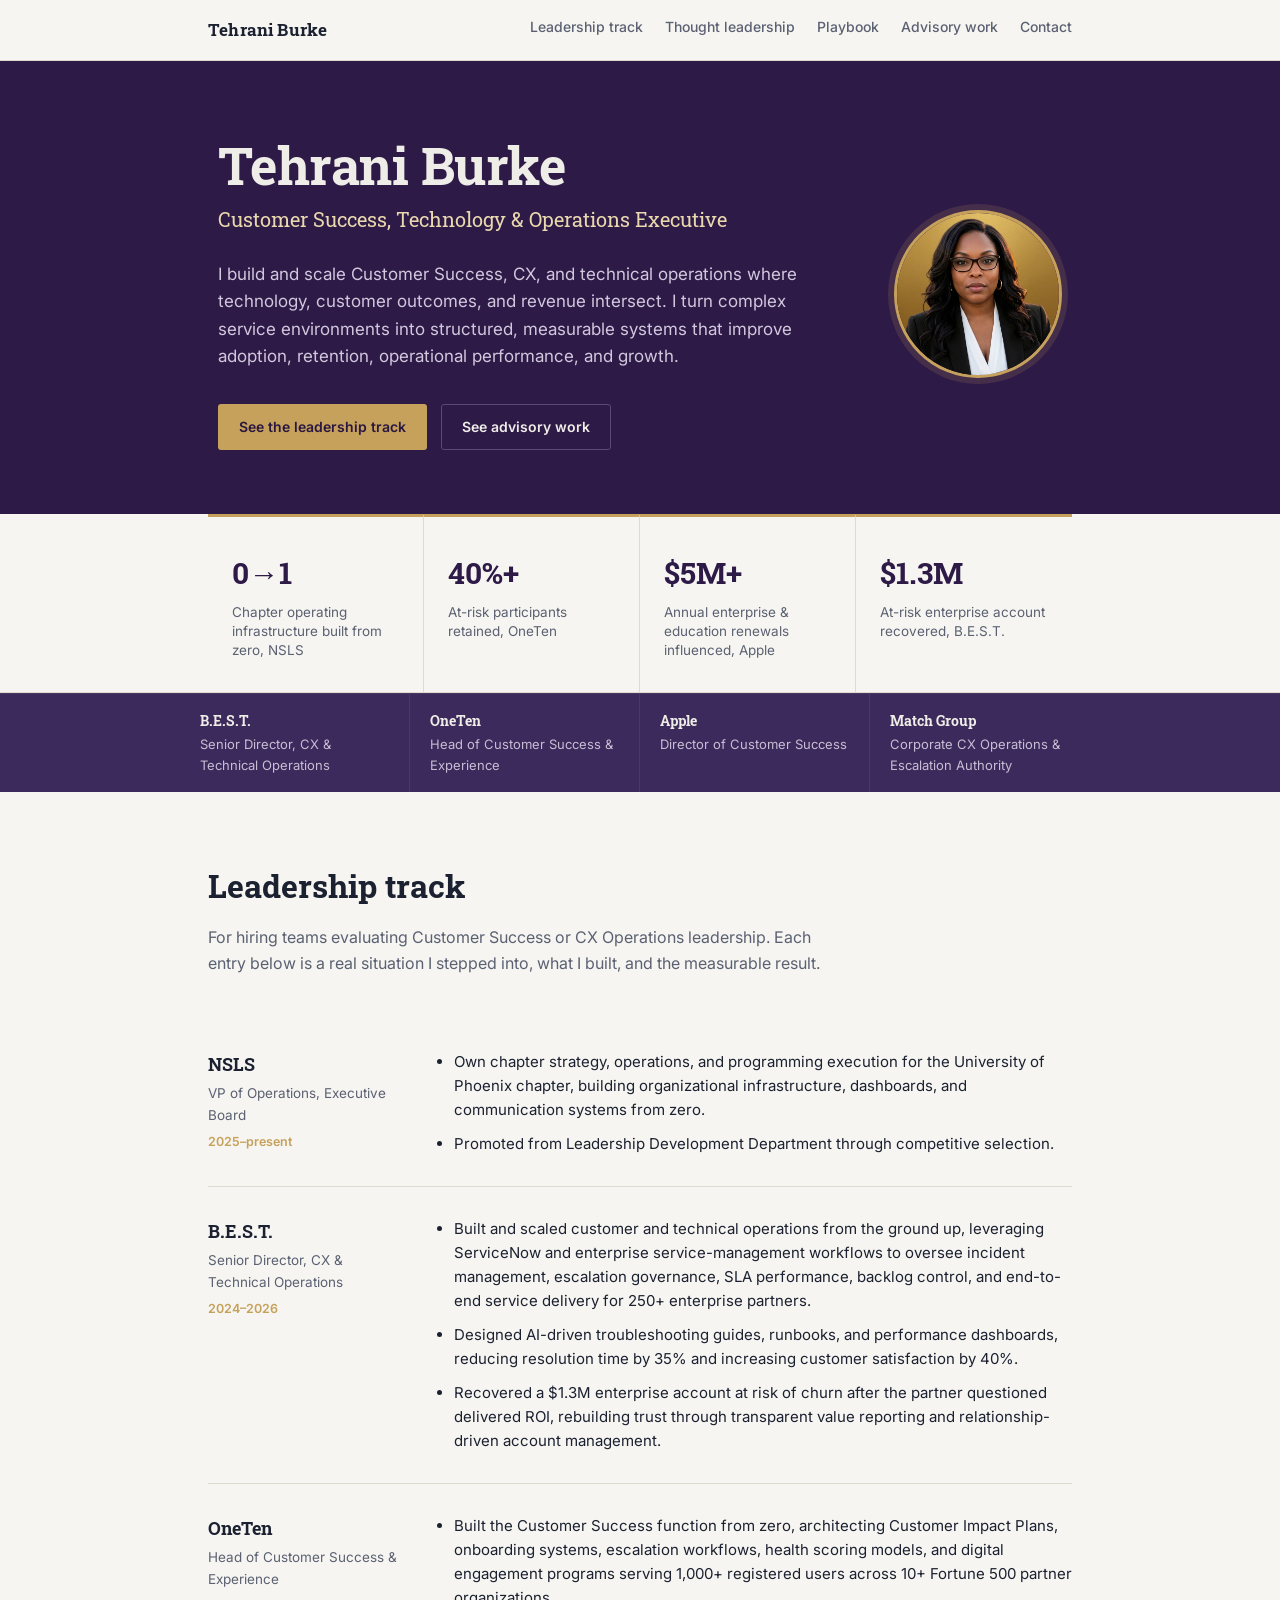
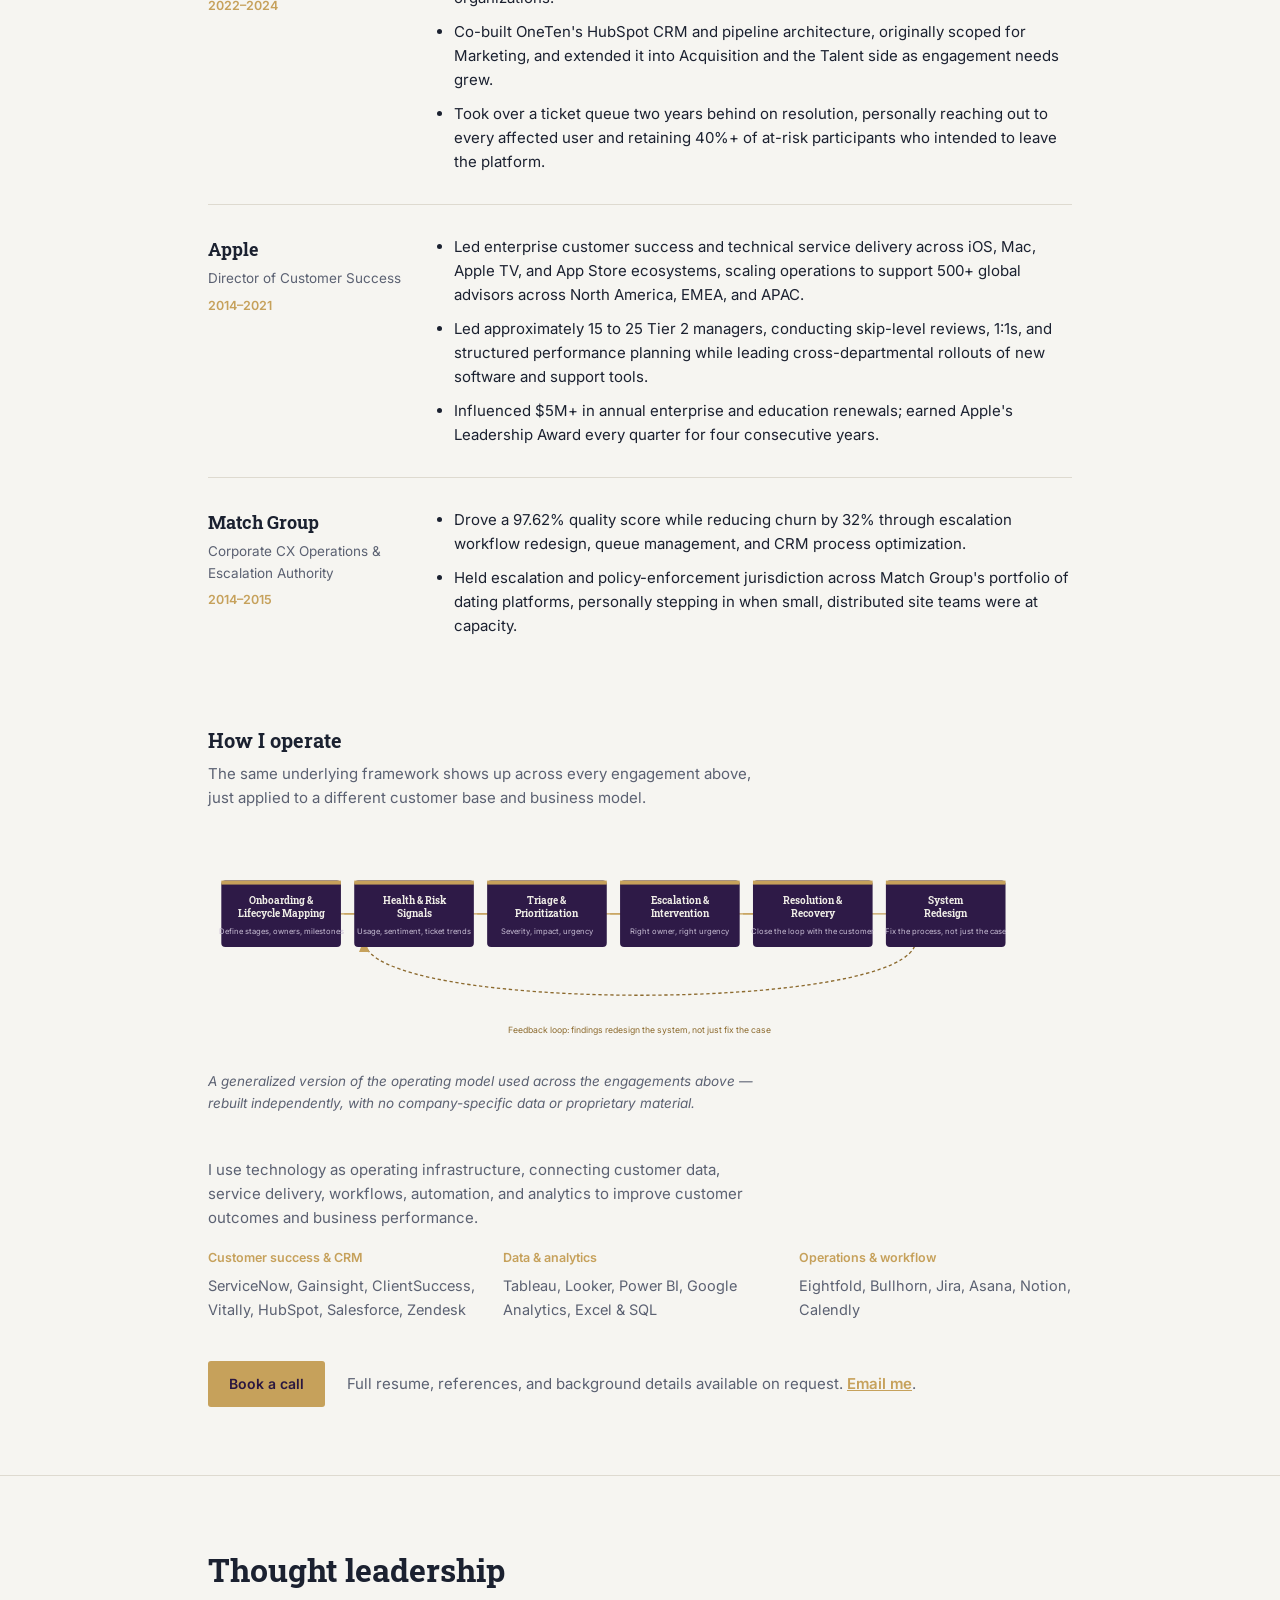
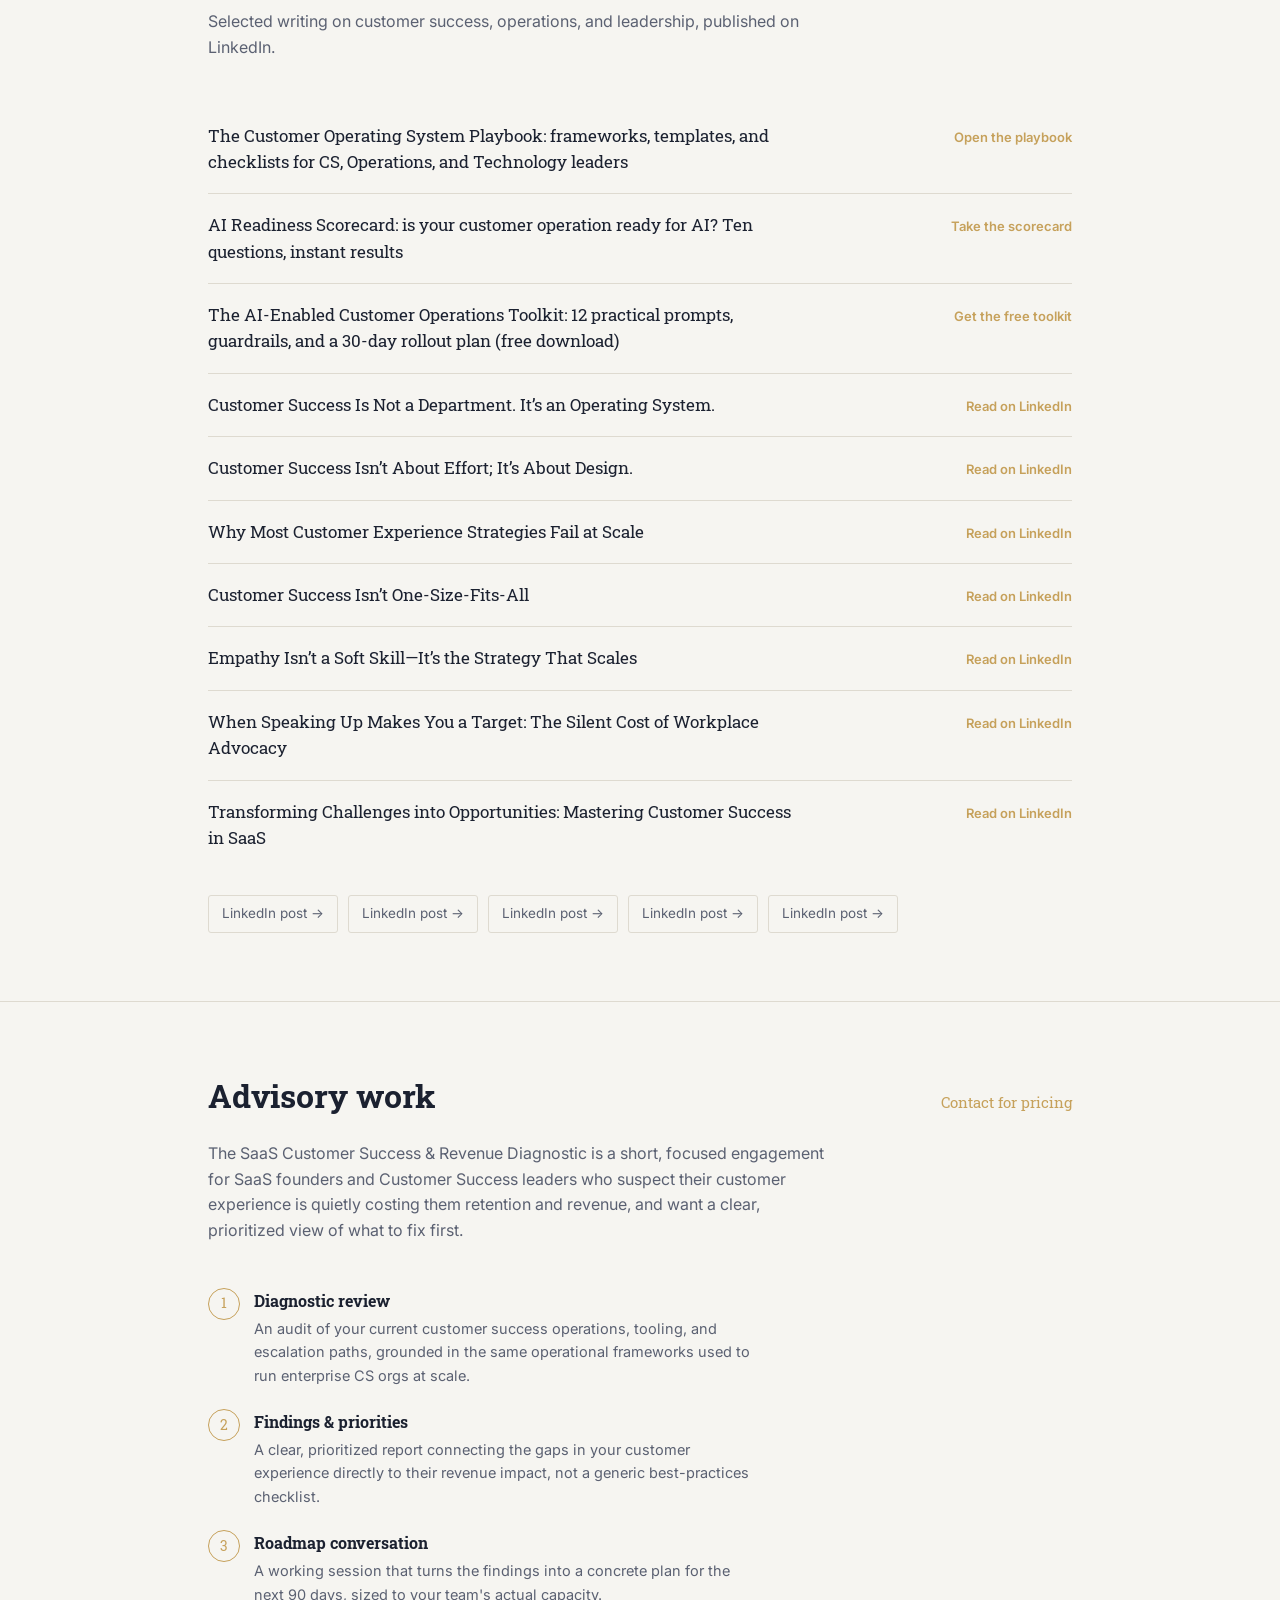
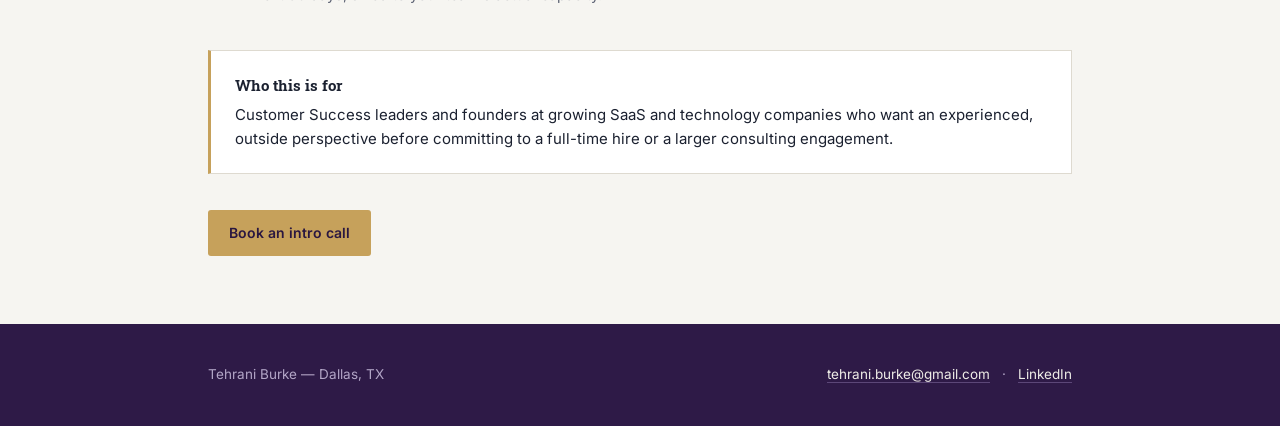
==== index.html @ e7713148 "Add technology operating statement" ====
<!DOCTYPE html>
<html lang="en">
<head>
<meta charset="UTF-8">
<meta name="viewport" content="width=device-width, initial-scale=1.0">
<title>Tehrani Burke — Customer Success, Technology & Operations Executive</title>
<meta property="og:title" content="Tehrani Burke — Customer Success, Technology & Operations Executive">
<meta property="og:description" content="15+ years building and scaling Customer Success and technical operations. Leadership track for recruiters, plus the SaaS Customer Success & Revenue Diagnostic for founders and CS leaders.">
<meta property="og:type" content="website">
<meta property="og:url" content="https://claude.ai/artifact/QPjDBrXJcq3j8b73jbi94p">
<meta property="og:image" content="https://claude.ai/artifact/QPjDBrXJcq3j8b73jbi94p/_blob/cca88a4ac909b457a4d8b07b22b16184">
<meta name="twitter:card" content="summary_large_image">
<meta name="twitter:title" content="Tehrani Burke — Customer Success, Technology & Operations Executive">
<meta name="twitter:description" content="15+ years building and scaling Customer Success and technical operations.">
<meta name="twitter:image" content="https://claude.ai/artifact/QPjDBrXJcq3j8b73jbi94p/_blob/cca88a4ac909b457a4d8b07b22b16184">
<link rel="preconnect" href="https://fonts.googleapis.com">
<link rel="preconnect" href="https://fonts.gstatic.com" crossorigin>
<link href="https://fonts.googleapis.com/css2?family=Roboto+Slab:wght@400;500;700&family=Inter:wght@400;500;600;700&display=swap" rel="stylesheet">
<style>
  :root {
    --ink: #2E1A47;
    --ink-soft: #3D2A5C;
    --ink-line: #4A3768;
    --paper: #F6F5F1;
    --paper-raised: #FFFFFF;
    --text: #1B2130;
    --text-muted: #5B6172;
    --accent: #C6A15B;
    --accent-soft: #EAD9AE;
    --accent-ink: #2A1740;
    --line: #DEDAD0;
    --verified: #4F7A5E;
    --font-display: 'Roboto Slab', Georgia, 'Times New Roman', serif;
    --font-body: 'Inter', -apple-system, BlinkMacSystemFont, 'Segoe UI', sans-serif;
  }

  :root:not([data-theme="light"]) {
    @media (prefers-color-scheme: dark) {
      --paper: #17151C;
      --paper-raised: #201C29;
      --text: #EAE6EF;
      --text-muted: #ABA3B8;
      --line: #362F42;
      --accent-soft: #3D341F;
    }
  }
  :root[data-theme="dark"] {
    --paper: #17151C;
    --paper-raised: #201C29;
    --text: #EAE6EF;
    --text-muted: #ABA3B8;
    --line: #362F42;
    --accent-soft: #3D341F;
  }

  * { box-sizing: border-box; }
  html { scroll-behavior: smooth; }
  body {
    margin: 0;
    background: var(--paper);
    color: var(--text);
    font-family: var(--font-body);
    line-height: 1.6;
    -webkit-font-smoothing: antialiased;
  }
  a { color: inherit; }
  .wrap { max-width: 920px; margin: 0 auto; padding: 0 28px; }

  /* ---------- Top nav ---------- */
  .topnav {
    position: sticky; top: 0; z-index: 20;
    background: var(--paper);
    border-bottom: 1px solid var(--line);
  }
  .topnav .wrap {
    display: flex; align-items: center; justify-content: space-between;
    height: 60px;
  }
  .topnav .mark {
    font-family: var(--font-display);
    font-weight: 700;
    font-size: 17px;
    letter-spacing: 0.01em;
  }
  .topnav nav { display: flex; gap: 22px; }
  .topnav nav a {
    text-decoration: none;
    font-size: 14px;
    font-weight: 500;
    color: var(--text-muted);
    border-bottom: 2px solid transparent;
    padding-bottom: 3px;
  }
  .topnav nav a:hover { color: var(--text); border-color: var(--accent); }
  @media (max-width: 640px) {
    .topnav .wrap { flex-direction: column; align-items: flex-start; height: auto; padding-top: 10px; padding-bottom: 8px; gap: 6px; }
    .topnav nav { gap: 18px; overflow-x: auto; max-width: 100%; -webkit-overflow-scrolling: touch; scrollbar-width: none; }
    .topnav nav::-webkit-scrollbar { display: none; }
    .topnav nav a { white-space: nowrap; }
  }

  /* ---------- Hero ---------- */
  .hero {
    background: var(--ink);
    color: #EFEDE7;
    padding: 76px 0 64px;
  }
  .hero .wrap {
    max-width: 900px;
    display: flex;
    align-items: center;
    gap: 48px;
    flex-wrap: wrap;
  }
  .hero .copy { flex: 1 1 420px; min-width: 0; }
  .hero .portrait {
    flex: 0 0 auto;
    width: 168px;
    height: 168px;
    border-radius: 50%;
    overflow: hidden;
    border: 3px solid var(--accent);
    box-shadow: 0 0 0 6px rgba(198, 161, 91, 0.15);
  }
  .hero .portrait img { width: 100%; height: 100%; object-fit: cover; display: block; }
  @media (max-width: 560px) {
    .hero .wrap { flex-direction: column-reverse; text-align: center; }
    .hero .lede { margin-left: auto; margin-right: auto; }
    .hero .ctas { justify-content: center; }
  }
  .hero h1 {
    font-family: var(--font-display);
    font-weight: 700;
    font-size: clamp(34px, 5.4vw, 52px);
    line-height: 1.08;
    margin: 0 0 10px;
    letter-spacing: -0.01em;
  }
  .hero .role {
    font-family: var(--font-display);
    font-size: clamp(17px, 2.2vw, 20px);
    color: var(--accent-soft);
    margin: 0 0 26px;
  }
  .hero p.lede {
    font-size: 17px;
    max-width: 58ch;
    color: #D2C8DE;
    margin: 0 0 34px;
  }
  .hero .ctas { display: flex; gap: 14px; flex-wrap: wrap; }
  .btn {
    display: inline-block;
    padding: 11px 20px;
    border-radius: 3px;
    font-size: 14px;
    font-weight: 600;
    text-decoration: none;
    border: 1px solid transparent;
  }
  .btn.primary { background: var(--accent); color: var(--accent-ink); }
  .btn.ghost { border-color: #5C4778; color: #EFEDE7; }
  .btn.ghost:hover { border-color: var(--accent); }

  /* ---------- Stats strip ---------- */
  .stats { background: var(--paper); border-bottom: 1px solid var(--line); }
  .stats-grid {
    display: grid;
    grid-template-columns: repeat(4, 1fr);
    gap: 0;
  }
  .stat {
    padding: 32px 24px;
    border-top: 3px solid var(--accent);
    border-right: 1px solid var(--line);
  }
  .stat:last-child { border-right: none; }
  .stat .num {
    font-family: var(--font-display);
    font-weight: 700;
    font-size: 30px;
    color: var(--ink);
  }
  .stat .label {
    margin-top: 6px;
    font-size: 13.5px;
    color: var(--text-muted);
    line-height: 1.4;
  }
  @media (max-width: 640px) {
    .stats-grid { grid-template-columns: repeat(2, 1fr); }
    .stat:nth-child(2n) { border-right: none; }
  }

  /* ---------- Record strip ---------- */
  .record {
    background: var(--ink-soft);
    border-top: 1px solid var(--ink-line);
  }
  .record .wrap {
    display: flex;
    flex-wrap: wrap;
    gap: 0;
    padding: 0;
  }
  .record .item {
    flex: 1 1 200px;
    padding: 16px 20px;
    border-right: 1px solid var(--ink-line);
    font-size: 13px;
    color: #C7BDD4;
  }
  .record .item strong {
    display: block;
    font-family: var(--font-display);
    font-size: 14px;
    color: #EFEDE7;
    margin-bottom: 2px;
  }
  .record .item:last-child { border-right: none; }

  /* ---------- Section shell ---------- */
  section.block { padding: 68px 0; border-bottom: 1px solid var(--line); }
  section.block:last-of-type { border-bottom: none; }
  .block h2 {
    font-family: var(--font-display);
    font-size: clamp(26px, 3.4vw, 32px);
    margin: 0 0 14px;
  }
  .block > .wrap > p.intro {
    max-width: 62ch;
    color: var(--text-muted);
    font-size: 16px;
    margin: 0 0 44px;
  }

  /* ---------- Case studies ---------- */
  .case {
    padding: 30px 0;
    border-top: 1px solid var(--line);
    display: grid;
    grid-template-columns: 200px 1fr;
    gap: 28px;
  }
  .case:first-of-type { border-top: none; }
  .case .meta strong {
    display: block;
    font-family: var(--font-display);
    font-size: 18px;
    margin-bottom: 4px;
  }
  .case .meta .role { font-size: 13.5px; color: var(--text-muted); margin-bottom: 6px; }
  .case .meta .when {
    font-size: 12.5px;
    color: var(--accent);
    font-weight: 600;
  }
  .case ul { margin: 0; padding-left: 18px; }
  .case li { margin-bottom: 10px; font-size: 15px; }
  .case li:last-child { margin-bottom: 0; }

  @media (max-width: 640px) {
    .case { grid-template-columns: 1fr; gap: 10px; }
  }

  /* ---------- Tools ---------- */
  .tools-grid {
    display: grid;
    grid-template-columns: repeat(auto-fit, minmax(220px, 1fr));
    gap: 22px;
    margin-top: 8px;
  }
  .tools-grid .cat { font-size: 12.5px; font-weight: 600; color: var(--accent); margin-bottom: 6px; }
  .tools-grid .list { font-size: 14.5px; color: var(--text-muted); }

  /* ---------- Advisory ---------- */
  .advisory-head {
    display: flex;
    align-items: baseline;
    justify-content: space-between;
    flex-wrap: wrap;
    gap: 16px;
    margin-bottom: 6px;
  }
  .price-tag {
    font-family: var(--font-display);
    font-size: 15px;
    color: var(--accent);
    white-space: nowrap;
  }
  .steps {
    counter-reset: step;
    margin: 40px 0 0;
    padding: 0;
    list-style: none;
    display: grid;
    gap: 22px;
  }
  .steps li {
    position: relative;
    padding-left: 46px;
  }
  .steps li::before {
    counter-increment: step;
    content: counter(step);
    position: absolute;
    left: 0; top: 0;
    width: 30px; height: 30px;
    border: 1px solid var(--accent);
    color: var(--accent);
    border-radius: 50%;
    display: flex; align-items: center; justify-content: center;
    font-family: var(--font-display);
    font-size: 14px;
  }
  .steps h3 { margin: 0 0 4px; font-size: 16px; font-family: var(--font-display); }
  .steps p { margin: 0; color: var(--text-muted); font-size: 14.5px; max-width: 56ch; }

  .fit-note {
    margin-top: 44px;
    padding: 22px 24px;
    background: var(--paper-raised);
    border: 1px solid var(--line);
    border-left: 3px solid var(--accent);
    font-size: 15px;
  }
  .fit-note strong { display: block; margin-bottom: 6px; font-family: var(--font-display); font-size: 15px; }

  .framework-wrap {
    overflow-x: auto;
    margin: 44px 0 8px;
    padding-bottom: 4px;
  }
  .framework-wrap svg { display: block; min-width: 720px; }
  .framework-caption {
    font-size: 13.5px;
    color: var(--text-muted);
    font-style: italic;
    max-width: 62ch;
  }

  /* ---------- Thought leadership ---------- */
  .article-list { display: flex; flex-direction: column; }
  .article-item {
    display: flex;
    align-items: baseline;
    justify-content: space-between;
    gap: 20px;
    padding: 18px 0;
    border-top: 1px solid var(--line);
    text-decoration: none;
    color: var(--text);
  }
  .article-item:first-child { border-top: none; }
  .article-item .title {
    font-family: var(--font-display);
    font-size: 16.5px;
    max-width: 60ch;
  }
  .article-item .cue {
    font-size: 13px;
    color: var(--accent);
    font-weight: 600;
    white-space: nowrap;
  }
  .article-item:hover .title { color: var(--accent); }

  .post-chips { display: flex; flex-wrap: wrap; gap: 10px; margin-top: 26px; }
  .post-chips a {
    font-size: 13.5px;
    text-decoration: none;
    color: var(--text-muted);
    border: 1px solid var(--line);
    border-radius: 3px;
    padding: 7px 13px;
  }
  .post-chips a:hover { color: var(--accent); border-color: var(--accent); }

  /* ---------- Footer ---------- */
  footer {
    background: var(--ink);
    color: #B3A6C7;
    padding: 40px 0;
    font-size: 13.5px;
  }
  footer .wrap {
    display: flex;
    justify-content: space-between;
    align-items: center;
    flex-wrap: wrap;
    gap: 14px;
  }
  footer a { color: #EFEDE7; text-decoration: none; border-bottom: 1px solid #5C4778; }
  footer a:hover { border-color: var(--accent); }
</style>
</head>
<body>

<div class="topnav">
  <div class="wrap">
    <div class="mark">Tehrani Burke</div>
    <nav>
      <a href="#leadership">Leadership track</a>
      <a href="#writing">Thought leadership</a>
      <a href="/playbook/">Playbook</a>
      <a href="#advisory">Advisory work</a>
      <a href="#contact">Contact</a>
    </nav>
  </div>
</div>

<header class="hero">
  <div class="wrap">
    <div class="copy">
      <h1>Tehrani Burke</h1>
      <p class="role">Customer Success, Technology &amp; Operations Executive</p>
      <p class="lede">I build and scale Customer Success, CX, and technical operations where technology, customer outcomes, and revenue intersect. I turn complex service environments into structured, measurable systems that improve adoption, retention, operational performance, and growth.</p>
      <div class="ctas">
        <a class="btn primary" href="#leadership">See the leadership track</a>
        <a class="btn ghost" href="#advisory">See advisory work</a>
      </div>
    </div>
    <div class="portrait">
      <img src="[data-uri]" alt="Tehrani Burke">
    </div>
  </div>
</header>

<div class="stats">
  <div class="wrap stats-grid">
    <div class="stat">
      <div class="num">0&rarr;1</div>
      <div class="label">Chapter operating infrastructure built from zero, NSLS</div>
    </div>
    <div class="stat">
      <div class="num">40%+</div>
      <div class="label">At-risk participants retained, OneTen</div>
    </div>
    <div class="stat">
      <div class="num">$5M+</div>
      <div class="label">Annual enterprise &amp; education renewals influenced, Apple</div>
    </div>
    <div class="stat">
      <div class="num">$1.3M</div>
      <div class="label">At-risk enterprise account recovered, B.E.S.T.</div>
    </div>
  </div>
</div>

<div class="record">
  <div class="wrap">
    <div class="item"><strong>B.E.S.T.</strong>Senior Director, CX &amp; Technical Operations</div>
    <div class="item"><strong>OneTen</strong>Head of Customer Success &amp; Experience</div>
    <div class="item"><strong>Apple</strong>Director of Customer Success</div>
    <div class="item"><strong>Match Group</strong>Corporate CX Operations &amp; Escalation Authority</div>
  </div>
</div>

<section class="block" id="leadership">
  <div class="wrap">
    <h2>Leadership track</h2>
    <p class="intro">For hiring teams evaluating Customer Success or CX Operations leadership. Each entry below is a real situation I stepped into, what I built, and the measurable result.</p>

    <div class="case">
      <div class="meta">
        <strong>NSLS</strong>
        <div class="role">VP of Operations, Executive Board</div>
        <div class="when">2025&ndash;present</div>
      </div>
      <ul>
        <li>Own chapter strategy, operations, and programming execution for the University of Phoenix chapter, building organizational infrastructure, dashboards, and communication systems from zero.</li>
        <li>Promoted from Leadership Development Department through competitive selection.</li>
      </ul>
    </div>

    <div class="case">
      <div class="meta">
        <strong>B.E.S.T.</strong>
        <div class="role">Senior Director, CX &amp; Technical Operations</div>
        <div class="when">2024–2026</div>
      </div>
      <ul>
        <li>Built and scaled customer and technical operations from the ground up, leveraging ServiceNow and enterprise service-management workflows to oversee incident management, escalation governance, SLA performance, backlog control, and end-to-end service delivery for 250+ enterprise partners.</li>
        <li>Designed AI-driven troubleshooting guides, runbooks, and performance dashboards, reducing resolution time by 35% and increasing customer satisfaction by 40%.</li>
        <li>Recovered a $1.3M enterprise account at risk of churn after the partner questioned delivered ROI, rebuilding trust through transparent value reporting and relationship-driven account management.</li>
      </ul>
    </div>

    <div class="case">
      <div class="meta">
        <strong>OneTen</strong>
        <div class="role">Head of Customer Success &amp; Experience</div>
        <div class="when">2022–2024</div>
      </div>
      <ul>
        <li>Built the Customer Success function from zero, architecting Customer Impact Plans, onboarding systems, escalation workflows, health scoring models, and digital engagement programs serving 1,000+ registered users across 10+ Fortune 500 partner organizations.</li>
        <li>Co-built OneTen's HubSpot CRM and pipeline architecture, originally scoped for Marketing, and extended it into Acquisition and the Talent side as engagement needs grew.</li>
        <li>Took over a ticket queue two years behind on resolution, personally reaching out to every affected user and retaining 40%+ of at-risk participants who intended to leave the platform.</li>
      </ul>
    </div>

    <div class="case">
      <div class="meta">
        <strong>Apple</strong>
        <div class="role">Director of Customer Success</div>
        <div class="when">2014–2021</div>
      </div>
      <ul>
        <li>Led enterprise customer success and technical service delivery across iOS, Mac, Apple TV, and App Store ecosystems, scaling operations to support 500+ global advisors across North America, EMEA, and APAC.</li>
        <li>Led approximately 15 to 25 Tier 2 managers, conducting skip-level reviews, 1:1s, and structured performance planning while leading cross-departmental rollouts of new software and support tools.</li>
        <li>Influenced $5M+ in annual enterprise and education renewals; earned Apple's Leadership Award every quarter for four consecutive years.</li>
      </ul>
    </div>

    <div class="case">
      <div class="meta">
        <strong>Match Group</strong>
        <div class="role">Corporate CX Operations &amp; Escalation Authority</div>
        <div class="when">2014–2015</div>
      </div>
      <ul>
        <li>Drove a 97.62% quality score while reducing churn by 32% through escalation workflow redesign, queue management, and CRM process optimization.</li>
        <li>Held escalation and policy-enforcement jurisdiction across Match Group's portfolio of dating platforms, personally stepping in when small, distributed site teams were at capacity.</li>
      </ul>
    </div>

    <h3 style="font-family: var(--font-display); font-size: 20px; margin: 56px 0 6px;">How I operate</h3>
    <p style="font-size: 15px; color: var(--text-muted); max-width: 62ch; margin: 0 0 8px;">The same underlying framework shows up across every engagement above, just applied to a different customer base and business model.</p>

    <div class="framework-wrap">
      <svg viewBox="0 0 1300 300" xmlns="http://www.w3.org/2000/svg">
        <defs>
          <marker id="arrowhead" markerWidth="10" markerHeight="8" refX="9" refY="4" orient="auto">
            <polygon points="0 0, 10 4, 0 8" fill="#C6A15B"/>
          </marker>
        </defs>

        <!-- Connecting line -->
        <line x1="170" y1="90" x2="1130" y2="90" stroke="#C6A15B" stroke-width="2" marker-end="url(#arrowhead)"/>
        <line x1="205" y1="90" x2="395" y2="90" stroke="#C6A15B" stroke-width="2" marker-end="url(#arrowhead)"/>
        <line x1="405" y1="90" x2="595" y2="90" stroke="#C6A15B" stroke-width="2" marker-end="url(#arrowhead)"/>
        <line x1="605" y1="90" x2="795" y2="90" stroke="#C6A15B" stroke-width="2" marker-end="url(#arrowhead)"/>
        <line x1="805" y1="90" x2="995" y2="90" stroke="#C6A15B" stroke-width="2" marker-end="url(#arrowhead)"/>

        <!-- Feedback loop -->
        <path d="M 1065 130 C 1065 240, 235 240, 235 130" fill="none" stroke="#8C6A2E" stroke-width="2" stroke-dasharray="5,4" marker-end="url(#arrowhead)"/>
        <text x="650" y="270" text-anchor="middle" font-family="Inter, sans-serif" font-size="13" fill="#8C6A2E">Feedback loop: findings redesign the system, not just fix the case</text>

        <!-- Step 1 -->
        <g>
          <rect x="20" y="40" width="180" height="100" rx="6" fill="#2E1A47"/>
          <rect x="20" y="40" width="180" height="6" fill="#C6A15B"/>
          <text x="110" y="75" text-anchor="middle" font-family="'Roboto Slab', serif" font-weight="700" font-size="15" fill="#EFEDE7">Onboarding &amp;</text>
          <text x="110" y="95" text-anchor="middle" font-family="'Roboto Slab', serif" font-weight="700" font-size="15" fill="#EFEDE7">Lifecycle Mapping</text>
          <text x="110" y="120" text-anchor="middle" font-family="Inter, sans-serif" font-size="11.5" fill="#C7BDD4">Define stages, owners, milestones</text>
        </g>

        <!-- Step 2 -->
        <g>
          <rect x="220" y="40" width="180" height="100" rx="6" fill="#2E1A47"/>
          <rect x="220" y="40" width="180" height="6" fill="#C6A15B"/>
          <text x="310" y="75" text-anchor="middle" font-family="'Roboto Slab', serif" font-weight="700" font-size="15" fill="#EFEDE7">Health &amp; Risk</text>
          <text x="310" y="95" text-anchor="middle" font-family="'Roboto Slab', serif" font-weight="700" font-size="15" fill="#EFEDE7">Signals</text>
          <text x="310" y="120" text-anchor="middle" font-family="Inter, sans-serif" font-size="11.5" fill="#C7BDD4">Usage, sentiment, ticket trends</text>
        </g>

        <!-- Step 3 -->
        <g>
          <rect x="420" y="40" width="180" height="100" rx="6" fill="#2E1A47"/>
          <rect x="420" y="40" width="180" height="6" fill="#C6A15B"/>
          <text x="510" y="75" text-anchor="middle" font-family="'Roboto Slab', serif" font-weight="700" font-size="15" fill="#EFEDE7">Triage &amp;</text>
          <text x="510" y="95" text-anchor="middle" font-family="'Roboto Slab', serif" font-weight="700" font-size="15" fill="#EFEDE7">Prioritization</text>
          <text x="510" y="120" text-anchor="middle" font-family="Inter, sans-serif" font-size="11.5" fill="#C7BDD4">Severity, impact, urgency</text>
        </g>

        <!-- Step 4 -->
        <g>
          <rect x="620" y="40" width="180" height="100" rx="6" fill="#2E1A47"/>
          <rect x="620" y="40" width="180" height="6" fill="#C6A15B"/>
          <text x="710" y="75" text-anchor="middle" font-family="'Roboto Slab', serif" font-weight="700" font-size="15" fill="#EFEDE7">Escalation &amp;</text>
          <text x="710" y="95" text-anchor="middle" font-family="'Roboto Slab', serif" font-weight="700" font-size="15" fill="#EFEDE7">Intervention</text>
          <text x="710" y="120" text-anchor="middle" font-family="Inter, sans-serif" font-size="11.5" fill="#C7BDD4">Right owner, right urgency</text>
        </g>

        <!-- Step 5 -->
        <g>
          <rect x="820" y="40" width="180" height="100" rx="6" fill="#2E1A47"/>
          <rect x="820" y="40" width="180" height="6" fill="#C6A15B"/>
          <text x="910" y="75" text-anchor="middle" font-family="'Roboto Slab', serif" font-weight="700" font-size="15" fill="#EFEDE7">Resolution &amp;</text>
          <text x="910" y="95" text-anchor="middle" font-family="'Roboto Slab', serif" font-weight="700" font-size="15" fill="#EFEDE7">Recovery</text>
          <text x="910" y="120" text-anchor="middle" font-family="Inter, sans-serif" font-size="11.5" fill="#C7BDD4">Close the loop with the customer</text>
        </g>

        <!-- Step 6 -->
        <g>
          <rect x="1020" y="40" width="180" height="100" rx="6" fill="#2E1A47"/>
          <rect x="1020" y="40" width="180" height="6" fill="#C6A15B"/>
          <text x="1110" y="75" text-anchor="middle" font-family="'Roboto Slab', serif" font-weight="700" font-size="15" fill="#EFEDE7">System</text>
          <text x="1110" y="95" text-anchor="middle" font-family="'Roboto Slab', serif" font-weight="700" font-size="15" fill="#EFEDE7">Redesign</text>
          <text x="1110" y="120" text-anchor="middle" font-family="Inter, sans-serif" font-size="11.5" fill="#C7BDD4">Fix the process, not just the case</text>
        </g>
      </svg>
    </div>
    <p class="framework-caption">A generalized version of the operating model used across the engagements above — rebuilt independently, with no company-specific data or proprietary material.</p>

    <div style="margin-top: 44px;">
      <p style="font-size: 15px; color: var(--text-muted); max-width: 62ch; margin: 0 0 18px;">I use technology as operating infrastructure, connecting customer data, service delivery, workflows, automation, and analytics to improve customer outcomes and business performance.</p>
      <div class="tools-grid">
        <div>
          <div class="cat">Customer success &amp; CRM</div>
          <div class="list">ServiceNow, Gainsight, ClientSuccess, Vitally, HubSpot, Salesforce, Zendesk</div>
        </div>
        <div>
          <div class="cat">Data &amp; analytics</div>
          <div class="list">Tableau, Looker, Power BI, Google Analytics, Excel &amp; SQL</div>
        </div>
        <div>
          <div class="cat">Operations &amp; workflow</div>
          <div class="list">Eightfold, Bullhorn, Jira, Asana, Notion, Calendly</div>
        </div>
      </div>
    </div>

    <div style="margin-top:40px; display:flex; align-items:center; gap:22px; flex-wrap:wrap;">
      <a class="btn primary" href="https://calendly.com/tehraniburke/intro_call_with_tehrani_burke_30_minutes" target="_blank" rel="noopener">Book a call</a>
      <p style="font-size:15px; color:var(--text-muted); margin:0;">
        Full resume, references, and background details available on request.
        <a href="mailto:tehrani.burke@gmail.com?subject=Resume%20request" style="color:var(--accent); font-weight:600;">Email me</a>.
      </p>
    </div>
  </div>
</section>

<section class="block" id="writing">
  <div class="wrap">
    <h2>Thought leadership</h2>
    <p class="intro">Selected writing on customer success, operations, and leadership, published on LinkedIn.</p>

    <div class="article-list">
      <a class="article-item" href="/playbook/">
        <span class="title">The Customer Operating System Playbook: frameworks, templates, and checklists for CS, Operations, and Technology leaders</span>
        <span class="cue">Open the playbook</span>
      </a>
      <a class="article-item" href="/ai-readiness/">
        <span class="title">AI Readiness Scorecard: is your customer operation ready for AI? Ten questions, instant results</span>
        <span class="cue">Take the scorecard</span>
      </a>
      <a class="article-item" href="/toolkit/">
        <span class="title">The AI-Enabled Customer Operations Toolkit: 12 practical prompts, guardrails, and a 30-day rollout plan (free download)</span>
        <span class="cue">Get the free toolkit</span>
      </a>
      <a class="article-item" href="https://www.linkedin.com/pulse/customer-success-department-its-operating-system-tehrani-burke-iy8ic" target="_blank" rel="noopener">
        <span class="title">Customer Success Is Not a Department. It’s an Operating System.</span>
        <span class="cue">Read on LinkedIn</span>
      </a>
      <a class="article-item" href="https://www.linkedin.com/pulse/customer-success-isnt-effort-its-design-tehrani-burke-opdde" target="_blank" rel="noopener">
        <span class="title">Customer Success Isn’t About Effort; It’s About Design.</span>
        <span class="cue">Read on LinkedIn</span>
      </a>
      <a class="article-item" href="https://www.linkedin.com/pulse/why-most-customer-experience-strategies-fail-scale-tehrani-burke-ejmrc" target="_blank" rel="noopener">
        <span class="title">Why Most Customer Experience Strategies Fail at Scale</span>
        <span class="cue">Read on LinkedIn</span>
      </a>
      <a class="article-item" href="https://www.linkedin.com/pulse/customer-success-isnt-one-size-fits-all-tehrani-burke-0opbc" target="_blank" rel="noopener">
        <span class="title">Customer Success Isn’t One-Size-Fits-All</span>
        <span class="cue">Read on LinkedIn</span>
      </a>
      <a class="article-item" href="https://www.linkedin.com/pulse/empathy-isnt-soft-skillits-strategy-scales-tehrani-burke-c9q8c" target="_blank" rel="noopener">
        <span class="title">Empathy Isn’t a Soft Skill—It’s the Strategy That Scales</span>
        <span class="cue">Read on LinkedIn</span>
      </a>
      <a class="article-item" href="https://www.linkedin.com/pulse/when-speaking-up-makes-you-target-silent-cost-workplace-tehrani-burke-vrxmc" target="_blank" rel="noopener">
        <span class="title">When Speaking Up Makes You a Target: The Silent Cost of Workplace Advocacy</span>
        <span class="cue">Read on LinkedIn</span>
      </a>
      <a class="article-item" href="https://www.linkedin.com/pulse/transforming-challenges-opportunities-mastering-customer-burke-wnbjc" target="_blank" rel="noopener">
        <span class="title">Transforming Challenges into Opportunities: Mastering Customer Success in SaaS</span>
        <span class="cue">Read on LinkedIn</span>
      </a>
    </div>

    <div class="post-chips">
      <a href="https://lnkd.in/p/grz3NH2b" target="_blank" rel="noopener">LinkedIn post →</a>
      <a href="https://lnkd.in/p/gXUY38cs" target="_blank" rel="noopener">LinkedIn post →</a>
      <a href="https://lnkd.in/p/gTsWhDn7" target="_blank" rel="noopener">LinkedIn post →</a>
      <a href="https://lnkd.in/p/guETtNxq" target="_blank" rel="noopener">LinkedIn post →</a>
      <a href="https://lnkd.in/p/gPJW9GYi" target="_blank" rel="noopener">LinkedIn post →</a>
    </div>
  </div>
</section>

<section class="block" id="advisory">
  <div class="wrap">
    <div class="advisory-head">
      <h2>Advisory work</h2>
      <span class="price-tag">Contact for pricing</span>
    </div>
    <p class="intro">The SaaS Customer Success & Revenue Diagnostic is a short, focused engagement for SaaS founders and Customer Success leaders who suspect their customer experience is quietly costing them retention and revenue, and want a clear, prioritized view of what to fix first.</p>

    <ol class="steps">
      <li>
        <h3>Diagnostic review</h3>
        <p>An audit of your current customer success operations, tooling, and escalation paths, grounded in the same operational frameworks used to run enterprise CS orgs at scale.</p>
      </li>
      <li>
        <h3>Findings &amp; priorities</h3>
        <p>A clear, prioritized report connecting the gaps in your customer experience directly to their revenue impact, not a generic best-practices checklist.</p>
      </li>
      <li>
        <h3>Roadmap conversation</h3>
        <p>A working session that turns the findings into a concrete plan for the next 90 days, sized to your team's actual capacity.</p>
      </li>
    </ol>

    <div class="fit-note">
      <strong>Who this is for</strong>
      Customer Success leaders and founders at growing SaaS and technology companies who want an experienced, outside perspective before committing to a full-time hire or a larger consulting engagement.
    </div>

    <div style="margin-top:36px;">
      <a class="btn primary" href="https://calendly.com/tehraniburke/intro_call_with_tehrani_burke_30_minutes" target="_blank" rel="noopener">Book an intro call</a>
    </div>
  </div>
</section>

<footer id="contact">
  <div class="wrap">
    <div>Tehrani Burke — Dallas, TX</div>
    <div>
      <a href="mailto:tehrani.burke@gmail.com">tehrani.burke@gmail.com</a>
      &nbsp; &middot; &nbsp;
      <a href="https://linkedin.com/in/tehraniburke" target="_blank" rel="noopener">LinkedIn</a>
    </div>
  </div>
</footer>

</body>
</html>
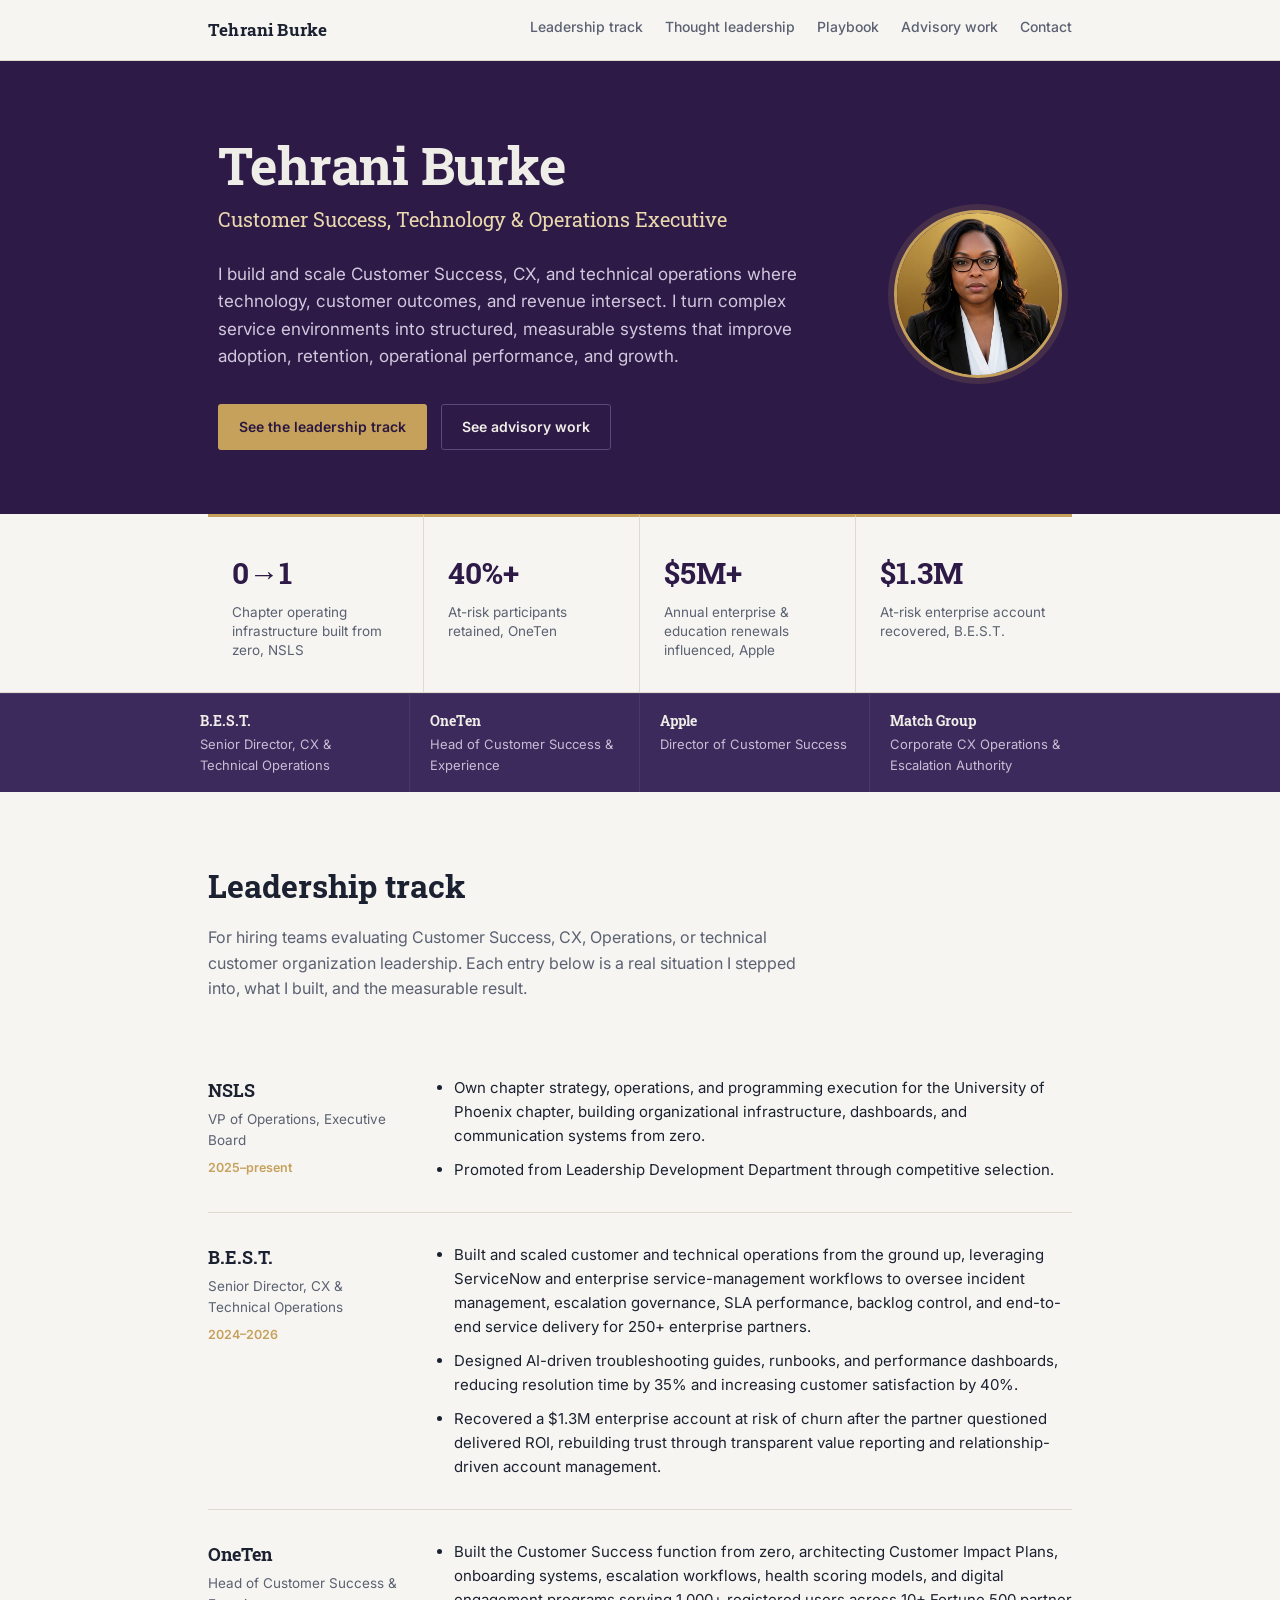
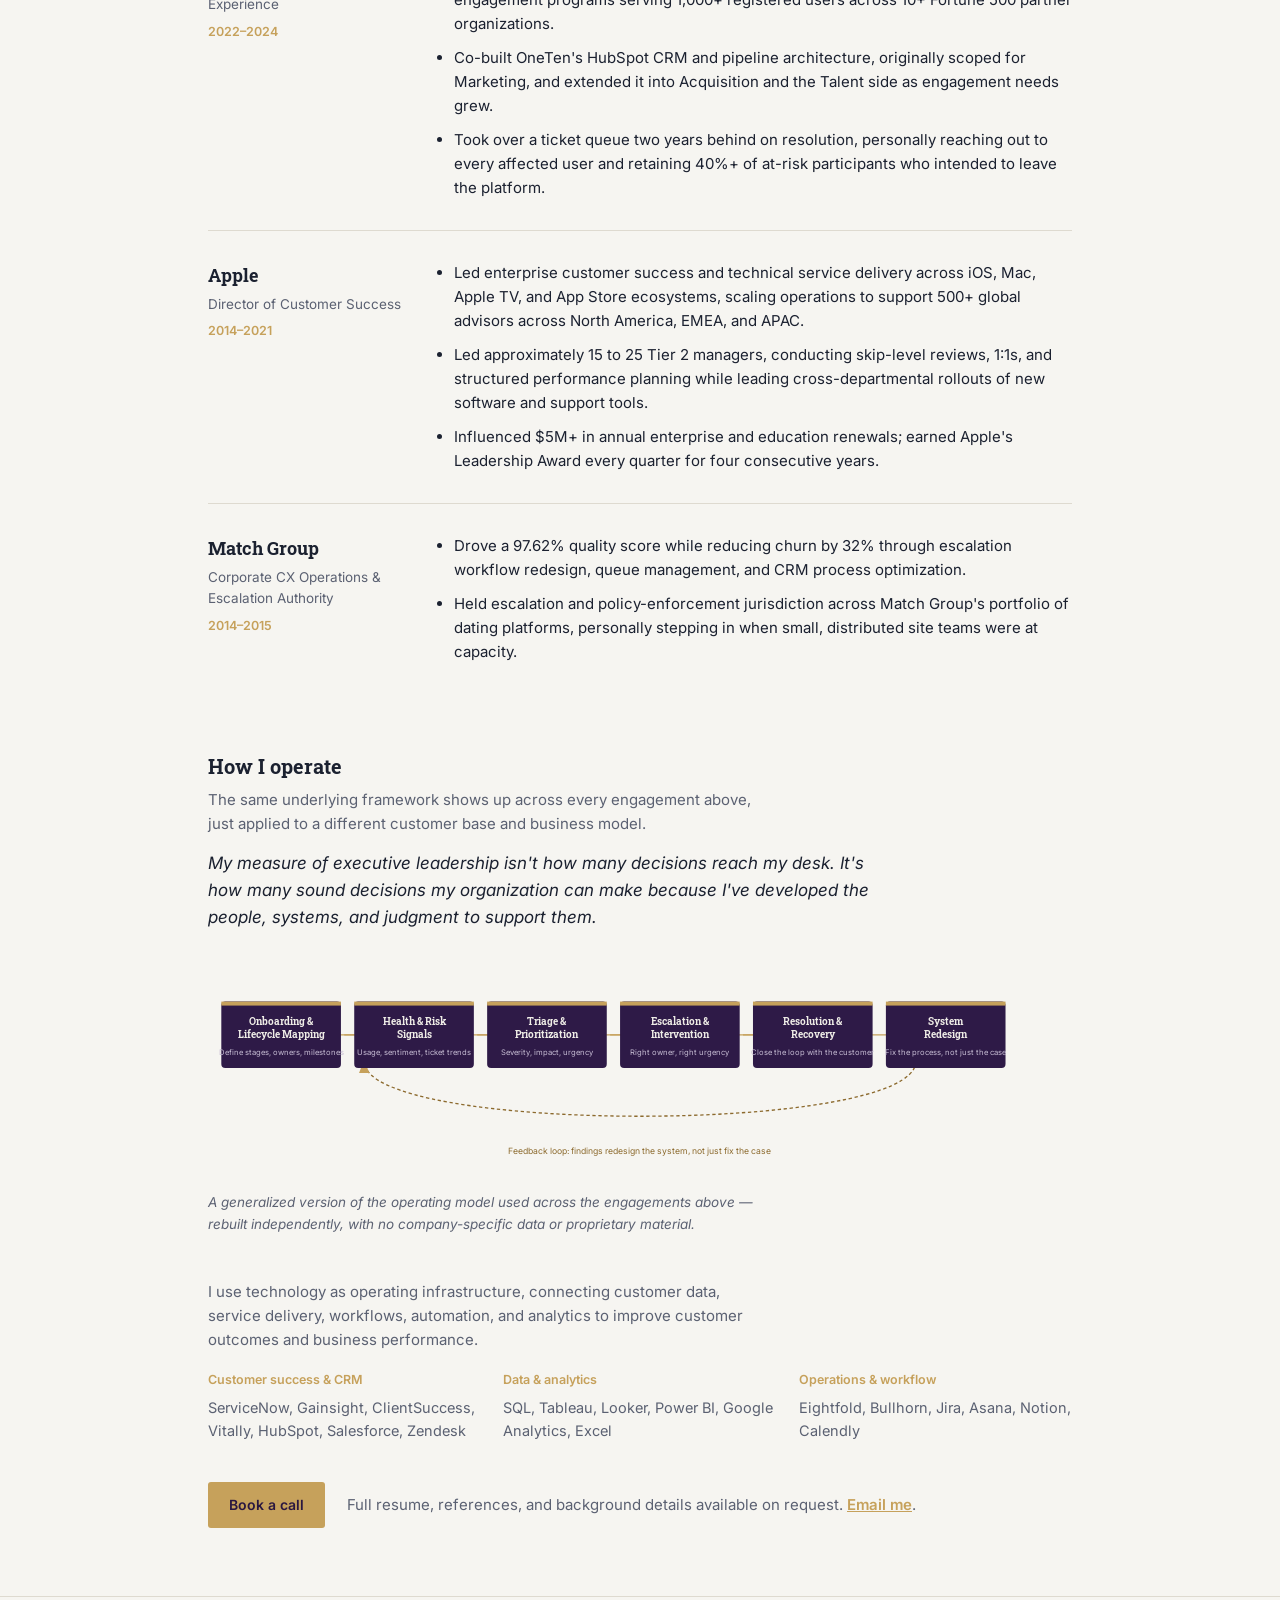
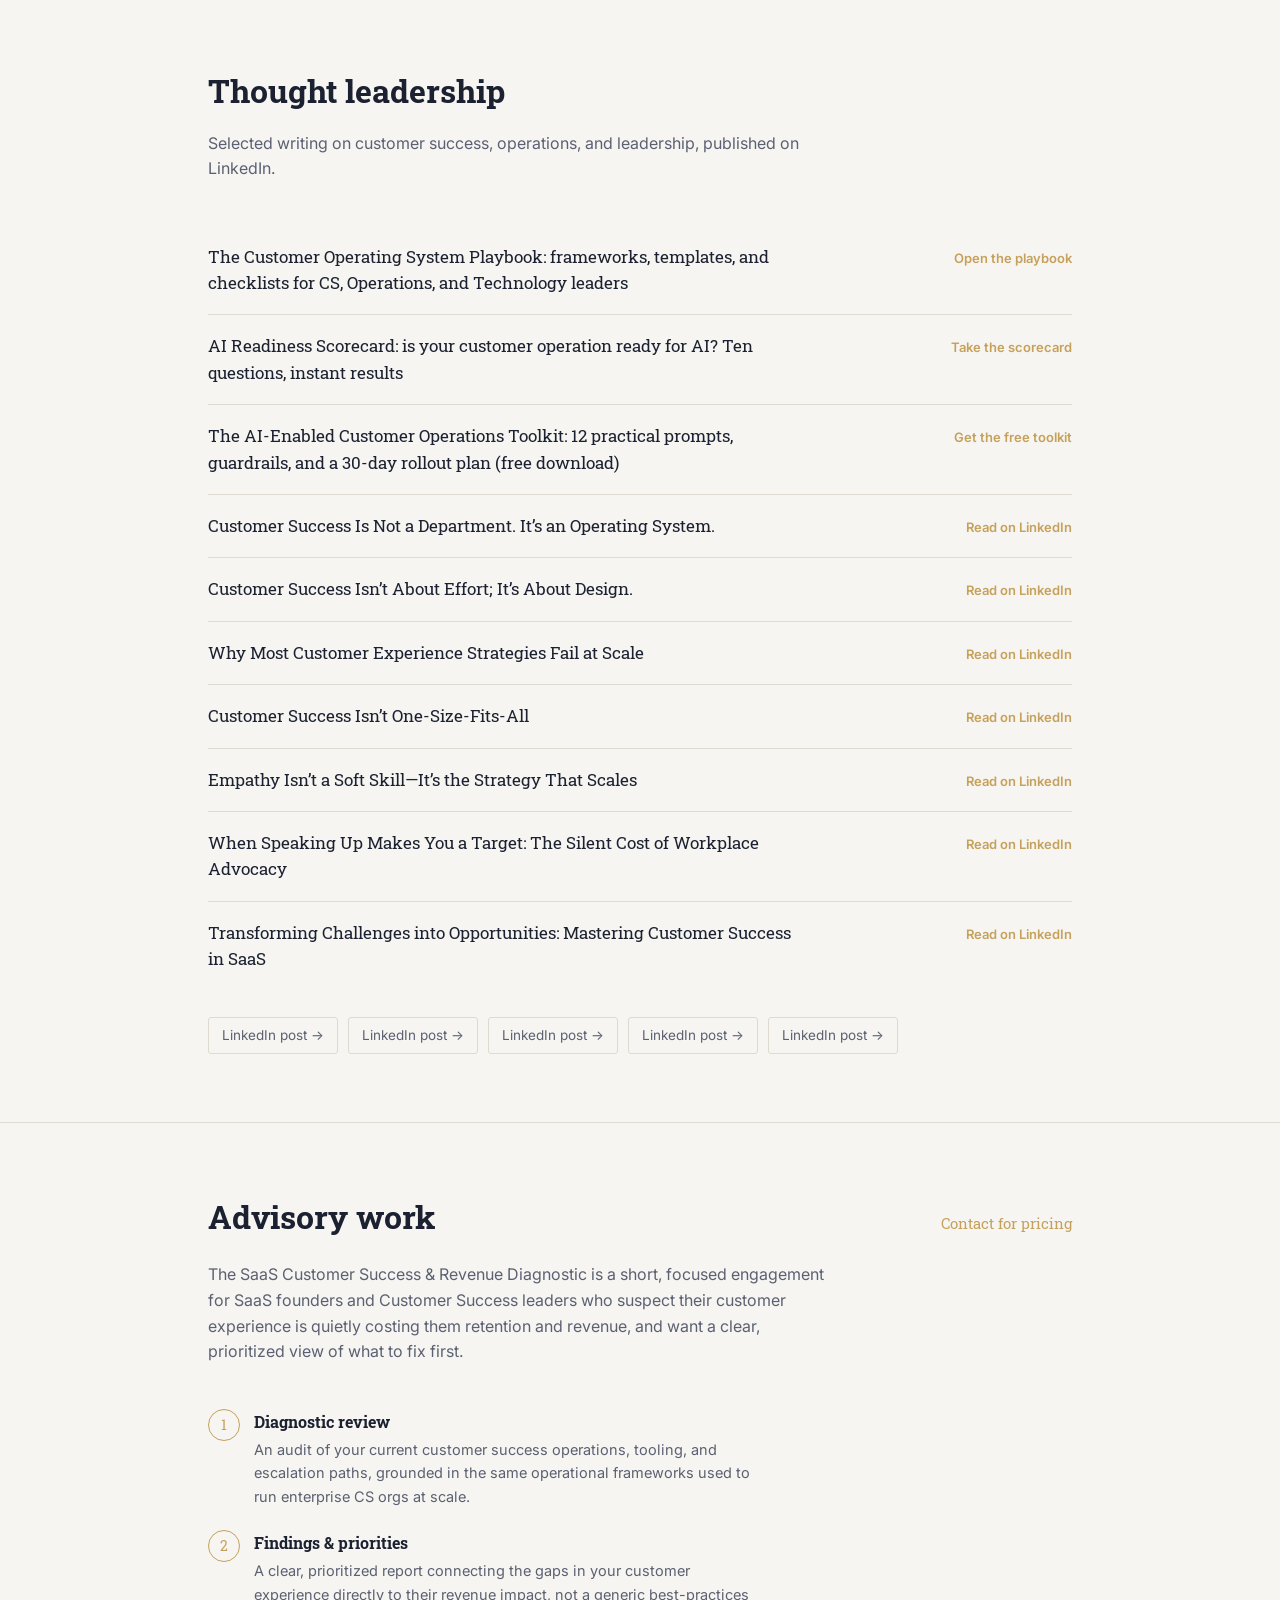
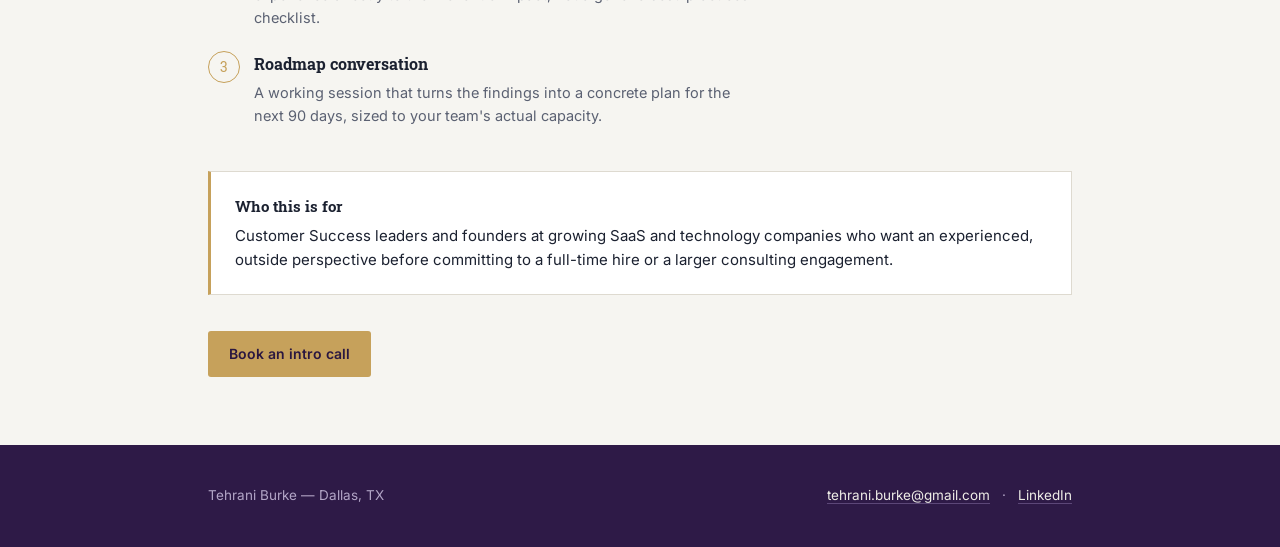
==== commit 16600802: "Update leadership section and SQL" ====
--- a/index.html
+++ b/index.html
@@ -4,15 +4,17 @@
 <meta charset="UTF-8">
 <meta name="viewport" content="width=device-width, initial-scale=1.0">
 <title>Tehrani Burke — Customer Success, Technology & Operations Executive</title>
-<meta property="og:title" content="Tehrani Burke — Customer Success, Technology & Operations Executive">
-<meta property="og:description" content="15+ years building and scaling Customer Success and technical operations. Leadership track for recruiters, plus the SaaS Customer Success & Revenue Diagnostic for founders and CS leaders.">
+<meta property="og:title" content="Tehrani Burke — Customer Success, Technology &amp; Operations Executive">
+<meta property="og:description" content="Customer Success, CX, and technical operations leadership where technology, customer outcomes, and revenue intersect. Leadership track for recruiters, plus the SaaS Customer Success &amp; Revenue Diagnostic.">
 <meta property="og:type" content="website">
-<meta property="og:url" content="https://claude.ai/artifact/QPjDBrXJcq3j8b73jbi94p">
-<meta property="og:image" content="https://claude.ai/artifact/QPjDBrXJcq3j8b73jbi94p/_blob/cca88a4ac909b457a4d8b07b22b16184">
+<meta property="og:url" content="https://tehraniburke.com/">
+<meta property="og:image" content="https://tehraniburke.com/images/og-home.png">
+<meta property="og:image:width" content="1200">
+<meta property="og:image:height" content="627">
 <meta name="twitter:card" content="summary_large_image">
-<meta name="twitter:title" content="Tehrani Burke — Customer Success, Technology & Operations Executive">
-<meta name="twitter:description" content="15+ years building and scaling Customer Success and technical operations.">
-<meta name="twitter:image" content="https://claude.ai/artifact/QPjDBrXJcq3j8b73jbi94p/_blob/cca88a4ac909b457a4d8b07b22b16184">
+<meta name="twitter:title" content="Tehrani Burke — Customer Success, Technology &amp; Operations Executive">
+<meta name="twitter:description" content="Customer Success, CX, and technical operations leadership where technology, customer outcomes, and revenue intersect. Leadership track for recruiters, plus the SaaS Customer Success &amp; Revenue Diagnostic.">
+<meta name="twitter:image" content="https://tehraniburke.com/images/og-home.png">
 <link rel="preconnect" href="https://fonts.googleapis.com">
 <link rel="preconnect" href="https://fonts.gstatic.com" crossorigin>
 <link href="https://fonts.googleapis.com/css2?family=Roboto+Slab:wght@400;500;700&family=Inter:wght@400;500;600;700&display=swap" rel="stylesheet">
@@ -459,7 +461,7 @@
 <section class="block" id="leadership">
   <div class="wrap">
     <h2>Leadership track</h2>
-    <p class="intro">For hiring teams evaluating Customer Success or CX Operations leadership. Each entry below is a real situation I stepped into, what I built, and the measurable result.</p>
+    <p class="intro">For hiring teams evaluating Customer Success, CX, Operations, or technical customer organization leadership. Each entry below is a real situation I stepped into, what I built, and the measurable result.</p>
 
     <div class="case">
       <div class="meta">
@@ -526,6 +528,7 @@
 
     <h3 style="font-family: var(--font-display); font-size: 20px; margin: 56px 0 6px;">How I operate</h3>
     <p style="font-size: 15px; color: var(--text-muted); max-width: 62ch; margin: 0 0 8px;">The same underlying framework shows up across every engagement above, just applied to a different customer base and business model.</p>
+    <p style="font-size: 17px; color: var(--text); max-width: 62ch; margin: 14px 0 8px; font-style: italic;">My measure of executive leadership isn't how many decisions reach my desk. It's how many sound decisions my organization can make because I've developed the people, systems, and judgment to support them.</p>
 
     <div class="framework-wrap">
       <svg viewBox="0 0 1300 300" xmlns="http://www.w3.org/2000/svg">
@@ -612,7 +615,7 @@
         </div>
         <div>
           <div class="cat">Data &amp; analytics</div>
-          <div class="list">Tableau, Looker, Power BI, Google Analytics, Excel &amp; SQL</div>
+          <div class="list">SQL, Tableau, Looker, Power BI, Google Analytics, Excel</div>
         </div>
         <div>
           <div class="cat">Operations &amp; workflow</div>
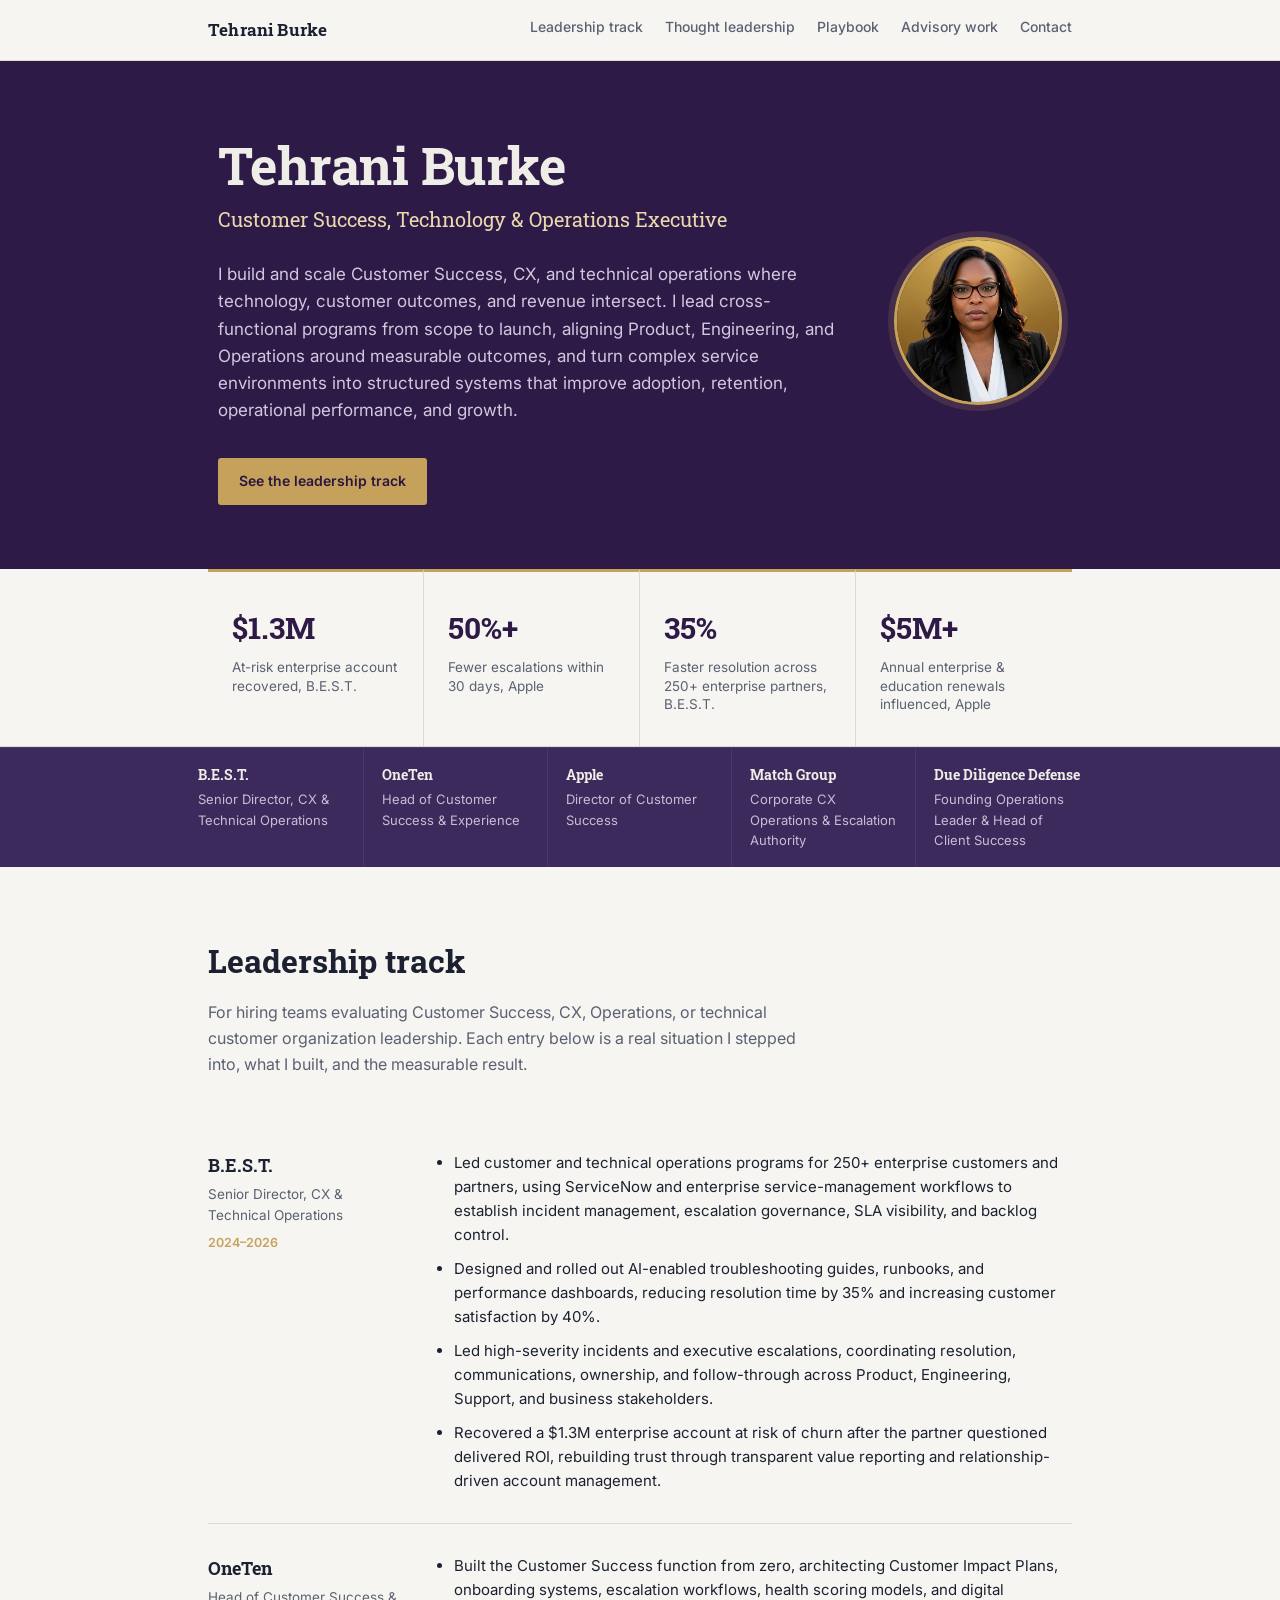
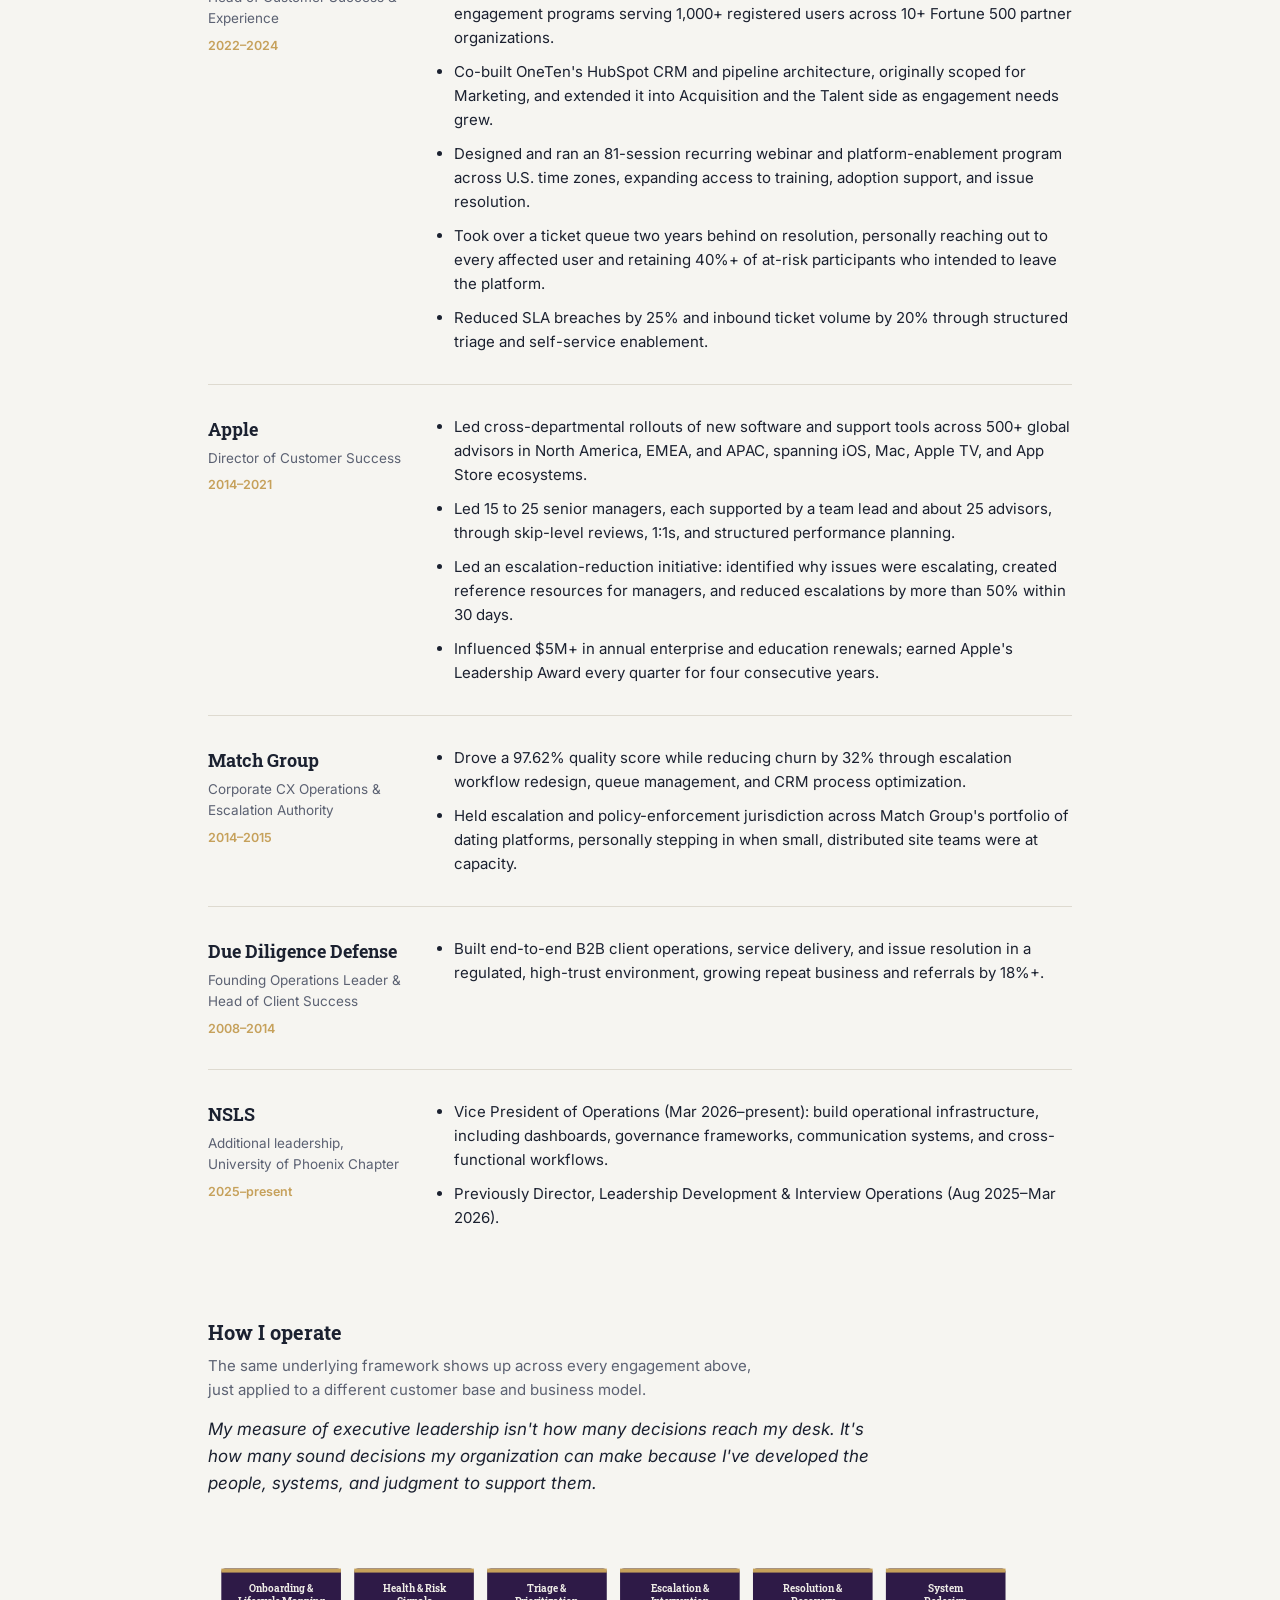
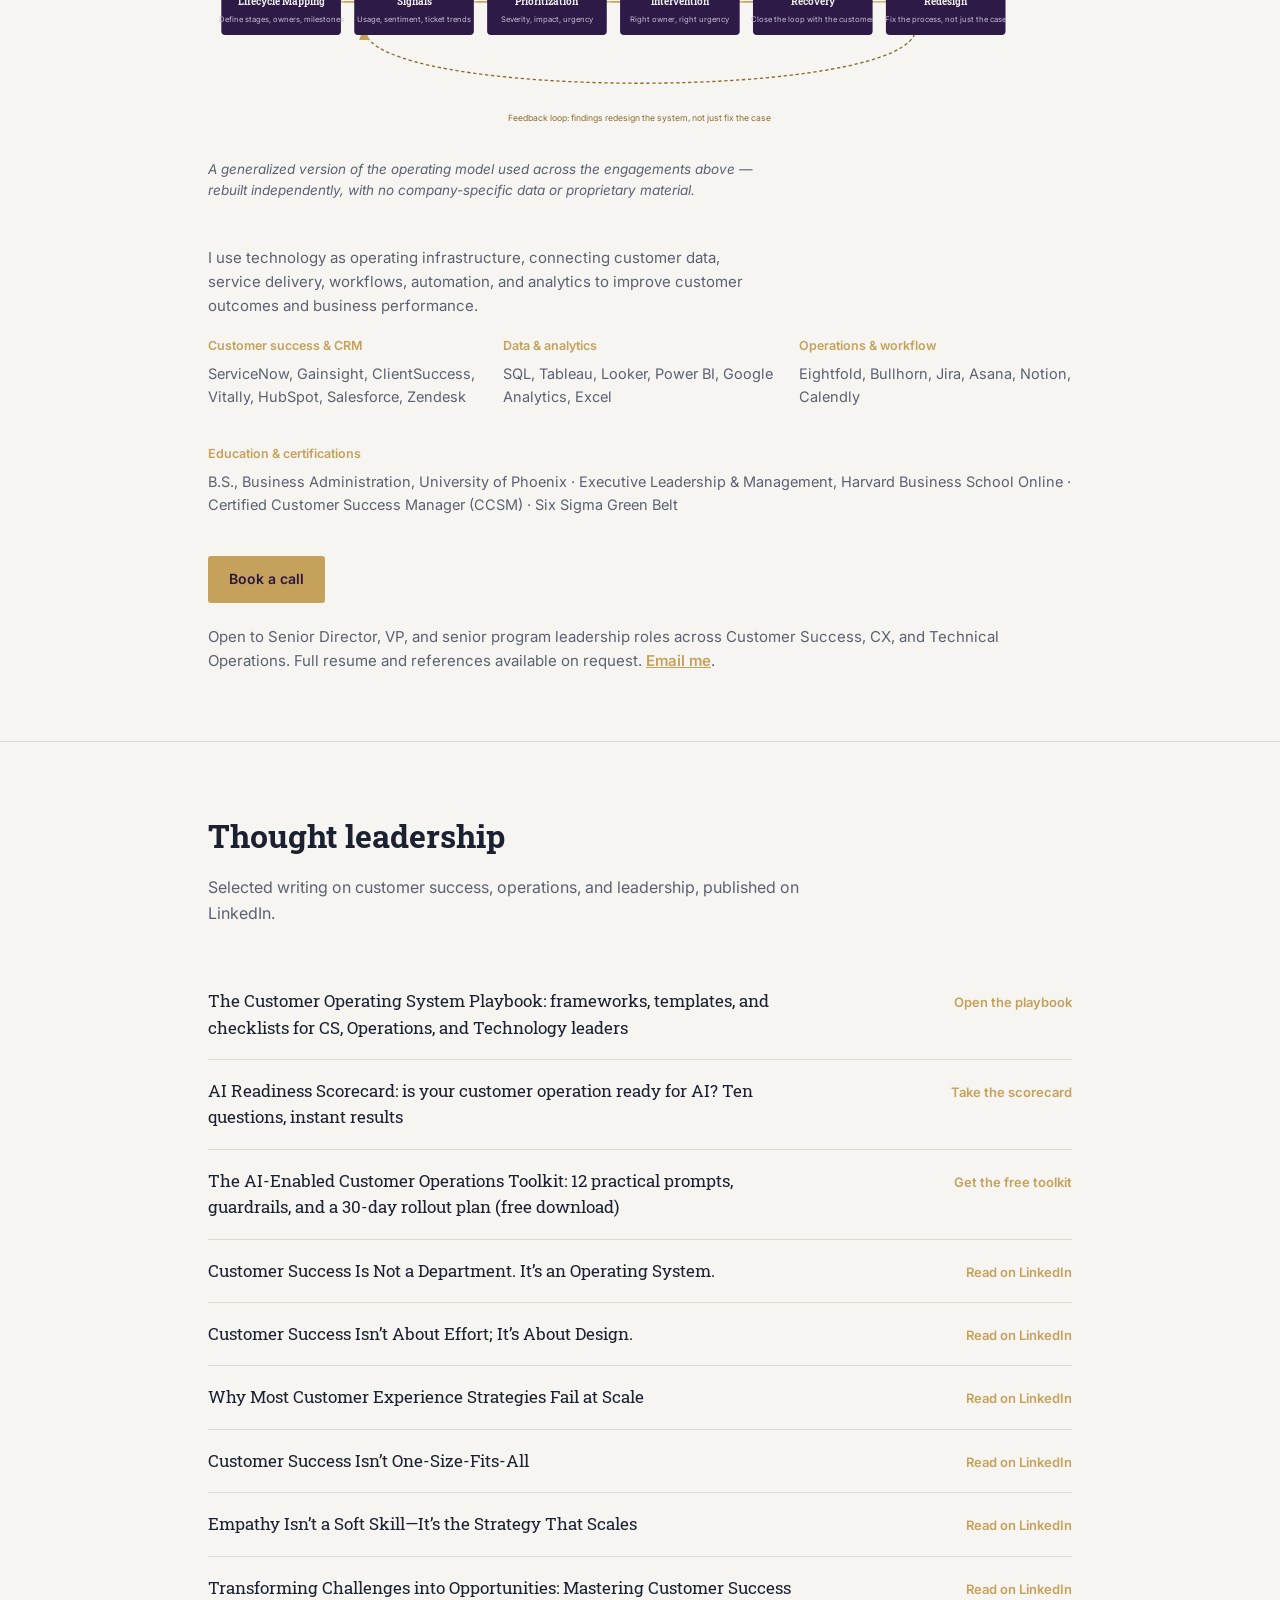
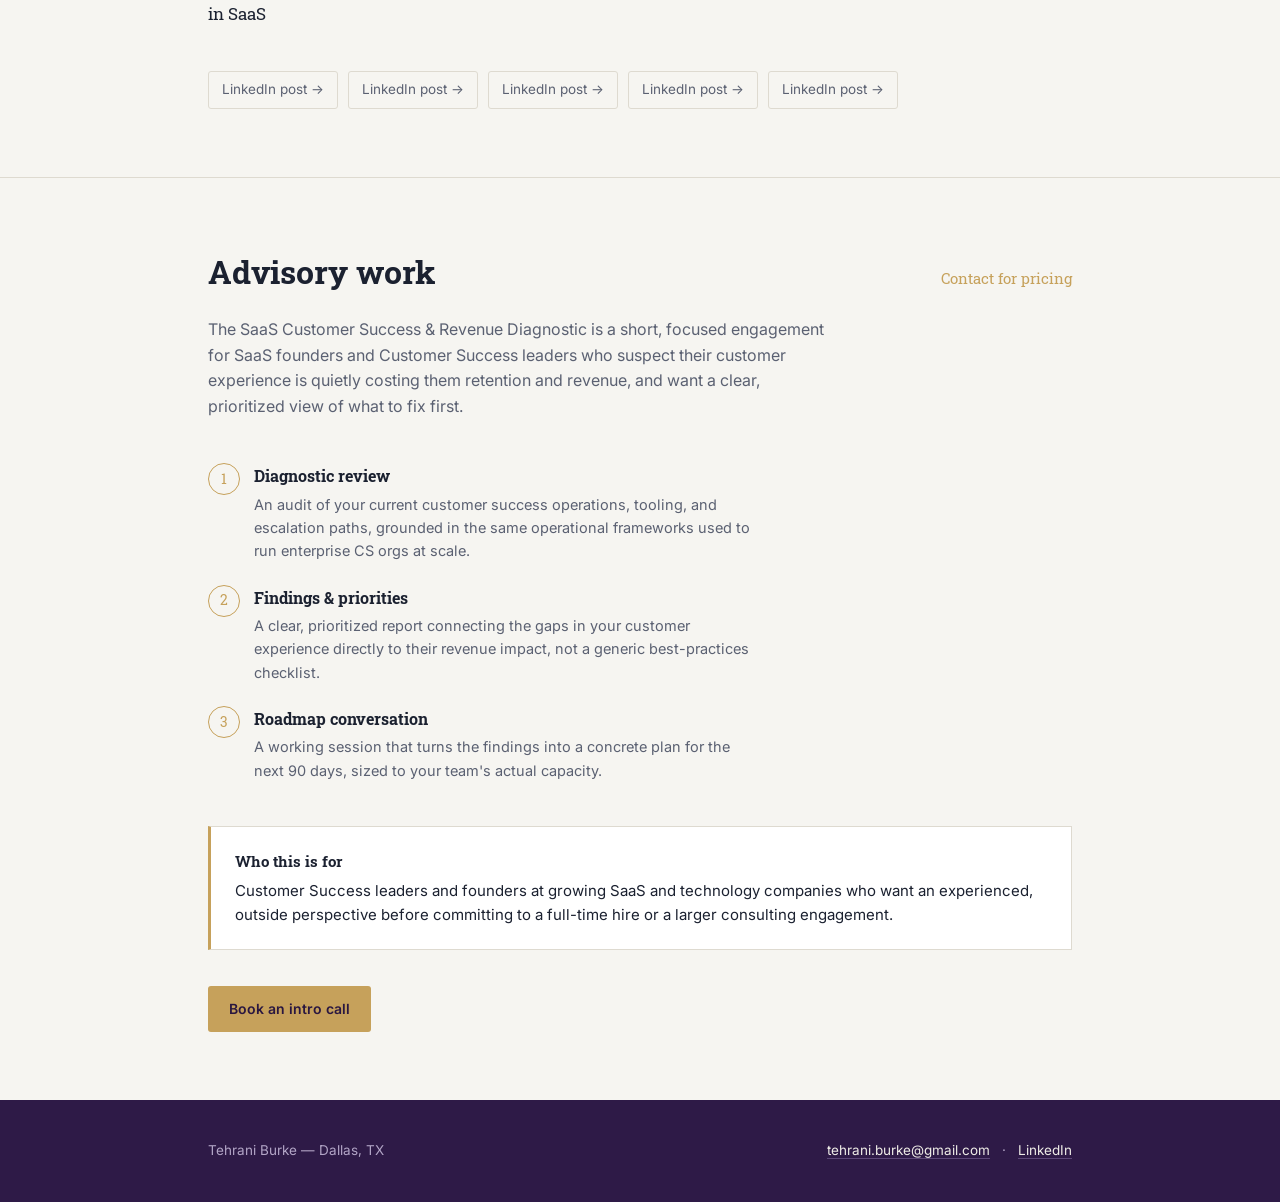
==== commit fcd17980: "Align site with resume" ====
--- a/index.html
+++ b/index.html
@@ -206,8 +206,8 @@
     padding: 0;
   }
   .record .item {
-    flex: 1 1 200px;
-    padding: 16px 20px;
+    flex: 1 1 160px;
+    padding: 16px 18px;
     border-right: 1px solid var(--ink-line);
     font-size: 13px;
     color: #C7BDD4;
@@ -416,10 +416,9 @@
     <div class="copy">
       <h1>Tehrani Burke</h1>
       <p class="role">Customer Success, Technology &amp; Operations Executive</p>
-      <p class="lede">I build and scale Customer Success, CX, and technical operations where technology, customer outcomes, and revenue intersect. I turn complex service environments into structured, measurable systems that improve adoption, retention, operational performance, and growth.</p>
+      <p class="lede">I build and scale Customer Success, CX, and technical operations where technology, customer outcomes, and revenue intersect. I lead cross-functional programs from scope to launch, aligning Product, Engineering, and Operations around measurable outcomes, and turn complex service environments into structured systems that improve adoption, retention, operational performance, and growth.</p>
       <div class="ctas">
         <a class="btn primary" href="#leadership">See the leadership track</a>
-        <a class="btn ghost" href="#advisory">See advisory work</a>
       </div>
     </div>
     <div class="portrait">
@@ -431,20 +430,20 @@
 <div class="stats">
   <div class="wrap stats-grid">
     <div class="stat">
-      <div class="num">0&rarr;1</div>
-      <div class="label">Chapter operating infrastructure built from zero, NSLS</div>
+      <div class="num">$1.3M</div>
+      <div class="label">At-risk enterprise account recovered, B.E.S.T.</div>
     </div>
     <div class="stat">
-      <div class="num">40%+</div>
-      <div class="label">At-risk participants retained, OneTen</div>
+      <div class="num">50%+</div>
+      <div class="label">Fewer escalations within 30 days, Apple</div>
+    </div>
+    <div class="stat">
+      <div class="num">35%</div>
+      <div class="label">Faster resolution across 250+ enterprise partners, B.E.S.T.</div>
     </div>
     <div class="stat">
       <div class="num">$5M+</div>
       <div class="label">Annual enterprise &amp; education renewals influenced, Apple</div>
-    </div>
-    <div class="stat">
-      <div class="num">$1.3M</div>
-      <div class="label">At-risk enterprise account recovered, B.E.S.T.</div>
     </div>
   </div>
 </div>
@@ -455,6 +454,7 @@
     <div class="item"><strong>OneTen</strong>Head of Customer Success &amp; Experience</div>
     <div class="item"><strong>Apple</strong>Director of Customer Success</div>
     <div class="item"><strong>Match Group</strong>Corporate CX Operations &amp; Escalation Authority</div>
+    <div class="item"><strong>Due Diligence Defense</strong>Founding Operations Leader &amp; Head of Client Success</div>
   </div>
 </div>
 
@@ -462,18 +462,6 @@
   <div class="wrap">
     <h2>Leadership track</h2>
     <p class="intro">For hiring teams evaluating Customer Success, CX, Operations, or technical customer organization leadership. Each entry below is a real situation I stepped into, what I built, and the measurable result.</p>
-
-    <div class="case">
-      <div class="meta">
-        <strong>NSLS</strong>
-        <div class="role">VP of Operations, Executive Board</div>
-        <div class="when">2025&ndash;present</div>
-      </div>
-      <ul>
-        <li>Own chapter strategy, operations, and programming execution for the University of Phoenix chapter, building organizational infrastructure, dashboards, and communication systems from zero.</li>
-        <li>Promoted from Leadership Development Department through competitive selection.</li>
-      </ul>
-    </div>
 
     <div class="case">
       <div class="meta">
@@ -482,8 +470,9 @@
         <div class="when">2024–2026</div>
       </div>
       <ul>
-        <li>Built and scaled customer and technical operations from the ground up, leveraging ServiceNow and enterprise service-management workflows to oversee incident management, escalation governance, SLA performance, backlog control, and end-to-end service delivery for 250+ enterprise partners.</li>
-        <li>Designed AI-driven troubleshooting guides, runbooks, and performance dashboards, reducing resolution time by 35% and increasing customer satisfaction by 40%.</li>
+        <li>Led customer and technical operations programs for 250+ enterprise customers and partners, using ServiceNow and enterprise service-management workflows to establish incident management, escalation governance, SLA visibility, and backlog control.</li>
+        <li>Designed and rolled out AI-enabled troubleshooting guides, runbooks, and performance dashboards, reducing resolution time by 35% and increasing customer satisfaction by 40%.</li>
+        <li>Led high-severity incidents and executive escalations, coordinating resolution, communications, ownership, and follow-through across Product, Engineering, Support, and business stakeholders.</li>
         <li>Recovered a $1.3M enterprise account at risk of churn after the partner questioned delivered ROI, rebuilding trust through transparent value reporting and relationship-driven account management.</li>
       </ul>
     </div>
@@ -497,7 +486,9 @@
       <ul>
         <li>Built the Customer Success function from zero, architecting Customer Impact Plans, onboarding systems, escalation workflows, health scoring models, and digital engagement programs serving 1,000+ registered users across 10+ Fortune 500 partner organizations.</li>
         <li>Co-built OneTen's HubSpot CRM and pipeline architecture, originally scoped for Marketing, and extended it into Acquisition and the Talent side as engagement needs grew.</li>
+        <li>Designed and ran an 81-session recurring webinar and platform-enablement program across U.S. time zones, expanding access to training, adoption support, and issue resolution.</li>
         <li>Took over a ticket queue two years behind on resolution, personally reaching out to every affected user and retaining 40%+ of at-risk participants who intended to leave the platform.</li>
+        <li>Reduced SLA breaches by 25% and inbound ticket volume by 20% through structured triage and self-service enablement.</li>
       </ul>
     </div>
 
@@ -508,8 +499,9 @@
         <div class="when">2014–2021</div>
       </div>
       <ul>
-        <li>Led enterprise customer success and technical service delivery across iOS, Mac, Apple TV, and App Store ecosystems, scaling operations to support 500+ global advisors across North America, EMEA, and APAC.</li>
-        <li>Led approximately 15 to 25 Tier 2 managers, conducting skip-level reviews, 1:1s, and structured performance planning while leading cross-departmental rollouts of new software and support tools.</li>
+        <li>Led cross-departmental rollouts of new software and support tools across 500+ global advisors in North America, EMEA, and APAC, spanning iOS, Mac, Apple TV, and App Store ecosystems.</li>
+        <li>Led 15 to 25 senior managers, each supported by a team lead and about 25 advisors, through skip-level reviews, 1:1s, and structured performance planning.</li>
+        <li>Led an escalation-reduction initiative: identified why issues were escalating, created reference resources for managers, and reduced escalations by more than 50% within 30 days.</li>
         <li>Influenced $5M+ in annual enterprise and education renewals; earned Apple's Leadership Award every quarter for four consecutive years.</li>
       </ul>
     </div>
@@ -523,6 +515,29 @@
       <ul>
         <li>Drove a 97.62% quality score while reducing churn by 32% through escalation workflow redesign, queue management, and CRM process optimization.</li>
         <li>Held escalation and policy-enforcement jurisdiction across Match Group's portfolio of dating platforms, personally stepping in when small, distributed site teams were at capacity.</li>
+      </ul>
+    </div>
+
+    <div class="case">
+      <div class="meta">
+        <strong>Due Diligence Defense</strong>
+        <div class="role">Founding Operations Leader &amp; Head of Client Success</div>
+        <div class="when">2008&ndash;2014</div>
+      </div>
+      <ul>
+        <li>Built end-to-end B2B client operations, service delivery, and issue resolution in a regulated, high-trust environment, growing repeat business and referrals by 18%+.</li>
+      </ul>
+    </div>
+
+    <div class="case">
+      <div class="meta">
+        <strong>NSLS</strong>
+        <div class="role">Additional leadership, University of Phoenix Chapter</div>
+        <div class="when">2025&ndash;present</div>
+      </div>
+      <ul>
+        <li>Vice President of Operations (Mar 2026&ndash;present): build operational infrastructure, including dashboards, governance frameworks, communication systems, and cross-functional workflows.</li>
+        <li>Previously Director, Leadership Development &amp; Interview Operations (Aug 2025&ndash;Mar 2026).</li>
       </ul>
     </div>
 
@@ -624,10 +639,19 @@
       </div>
     </div>
 
+    <div style="margin-top: 36px;">
+      <div class="tools-grid">
+        <div>
+          <div class="cat">Education &amp; certifications</div>
+          <div class="list">B.S., Business Administration, University of Phoenix &middot; Executive Leadership &amp; Management, Harvard Business School Online &middot; Certified Customer Success Manager (CCSM) &middot; Six Sigma Green Belt</div>
+        </div>
+      </div>
+    </div>
+
     <div style="margin-top:40px; display:flex; align-items:center; gap:22px; flex-wrap:wrap;">
       <a class="btn primary" href="https://calendly.com/tehraniburke/intro_call_with_tehrani_burke_30_minutes" target="_blank" rel="noopener">Book a call</a>
       <p style="font-size:15px; color:var(--text-muted); margin:0;">
-        Full resume, references, and background details available on request.
+        Open to Senior Director, VP, and senior program leadership roles across Customer Success, CX, and Technical Operations. Full resume and references available on request.
         <a href="mailto:tehrani.burke@gmail.com?subject=Resume%20request" style="color:var(--accent); font-weight:600;">Email me</a>.
       </p>
     </div>
@@ -670,10 +694,6 @@
       </a>
       <a class="article-item" href="https://www.linkedin.com/pulse/empathy-isnt-soft-skillits-strategy-scales-tehrani-burke-c9q8c" target="_blank" rel="noopener">
         <span class="title">Empathy Isn’t a Soft Skill—It’s the Strategy That Scales</span>
-        <span class="cue">Read on LinkedIn</span>
-      </a>
-      <a class="article-item" href="https://www.linkedin.com/pulse/when-speaking-up-makes-you-target-silent-cost-workplace-tehrani-burke-vrxmc" target="_blank" rel="noopener">
-        <span class="title">When Speaking Up Makes You a Target: The Silent Cost of Workplace Advocacy</span>
         <span class="cue">Read on LinkedIn</span>
       </a>
       <a class="article-item" href="https://www.linkedin.com/pulse/transforming-challenges-opportunities-mastering-customer-burke-wnbjc" target="_blank" rel="noopener">
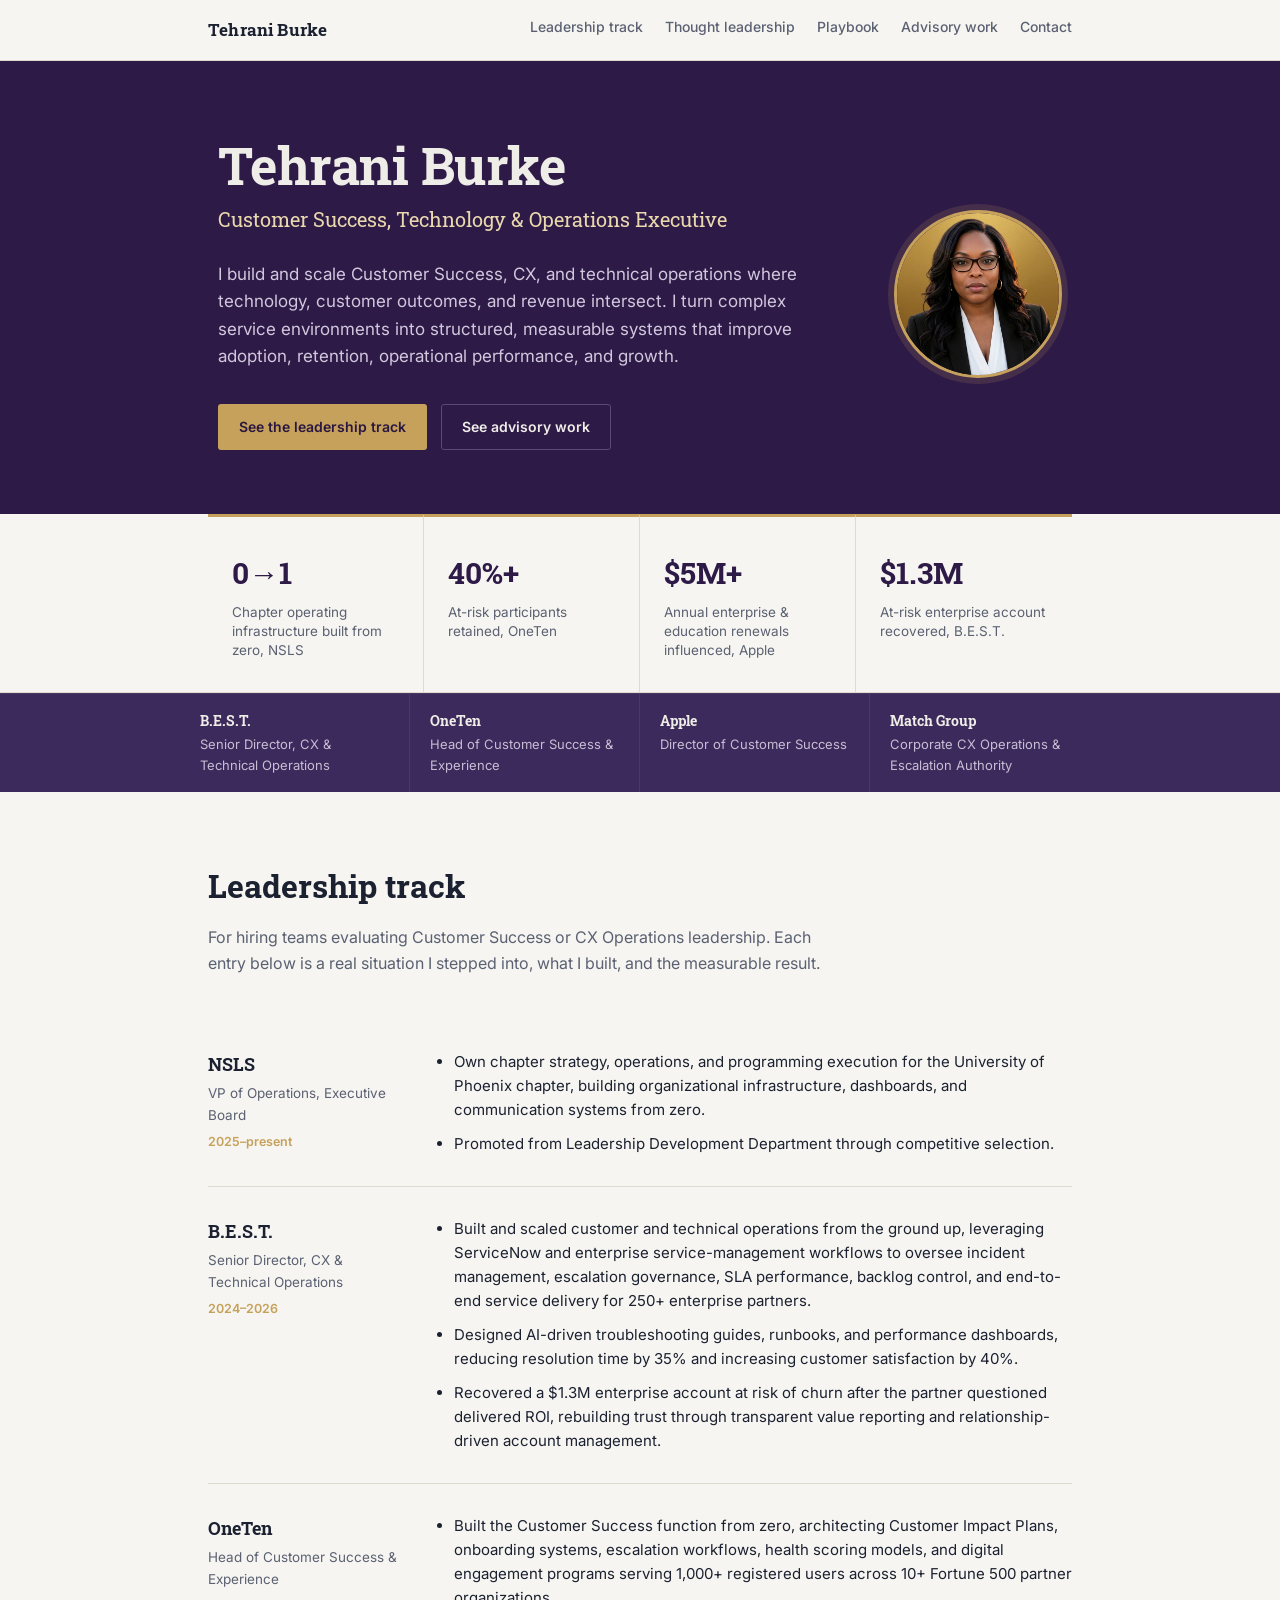
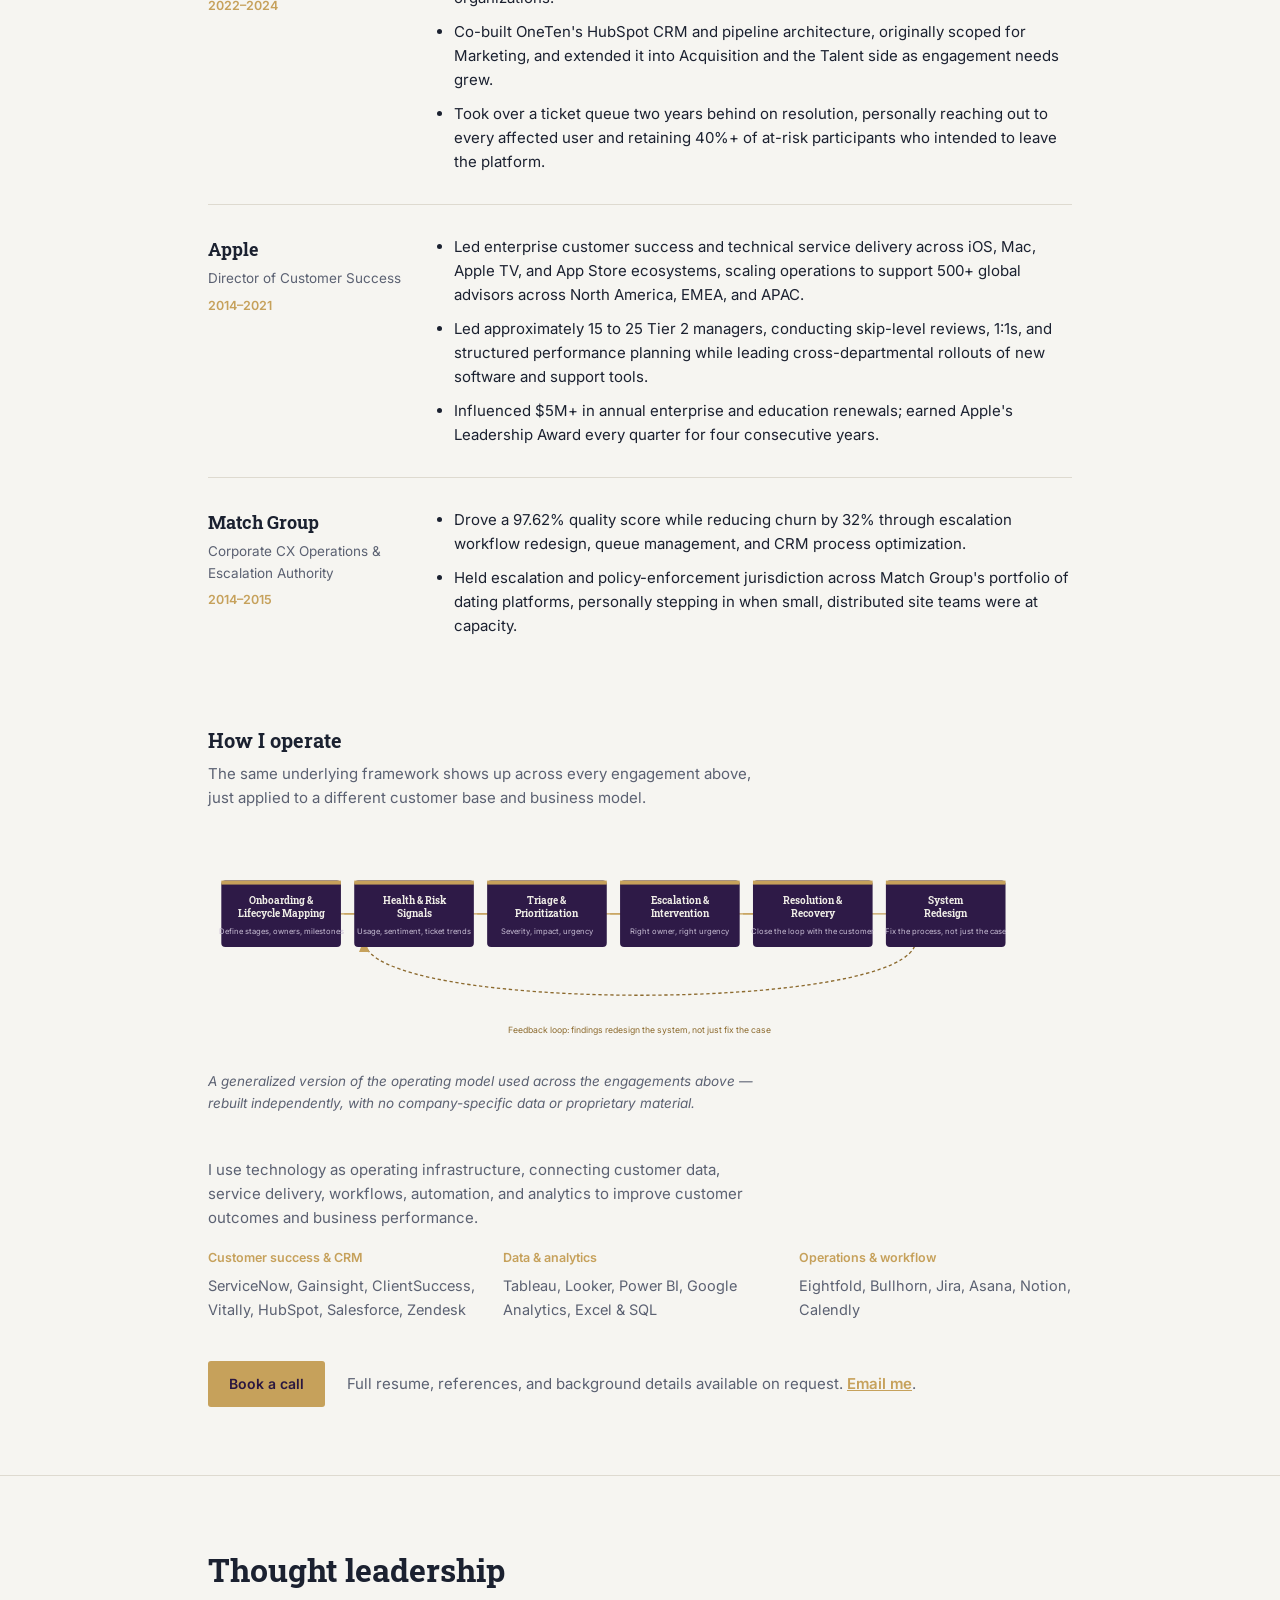
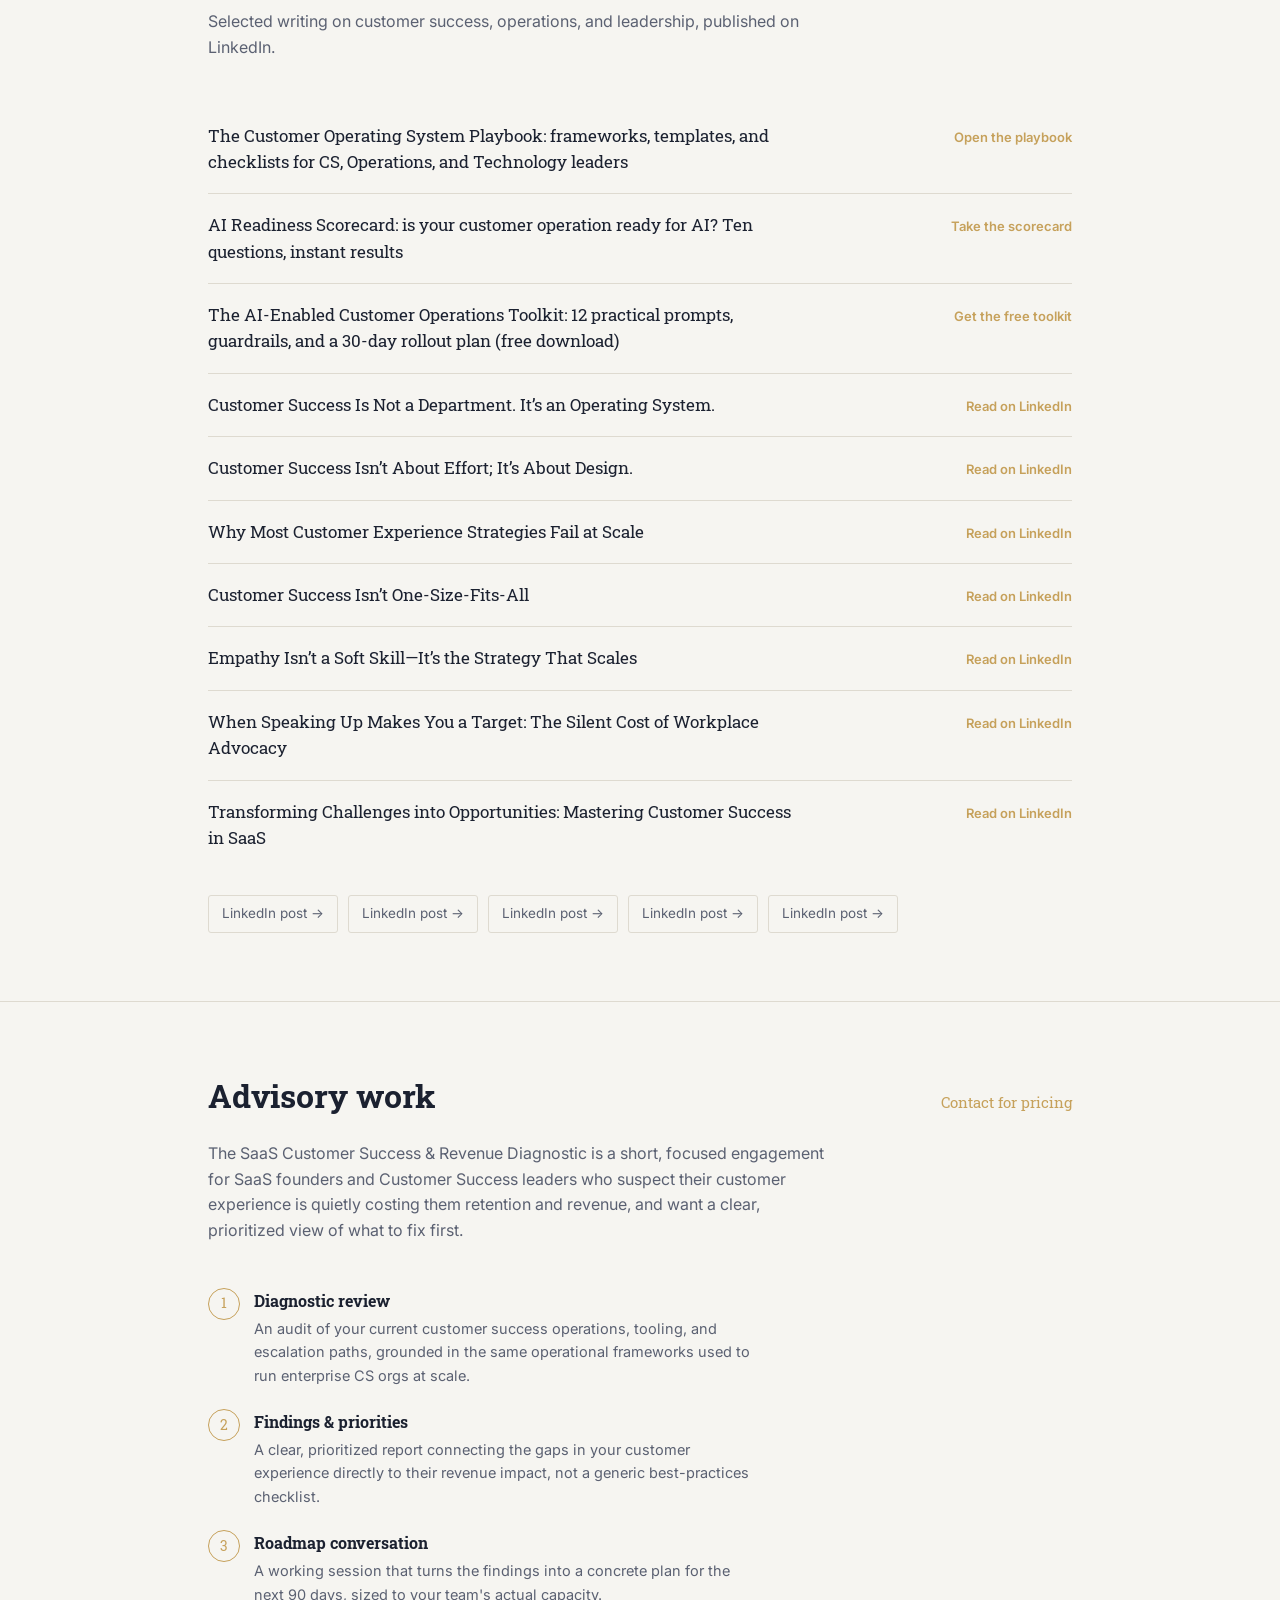
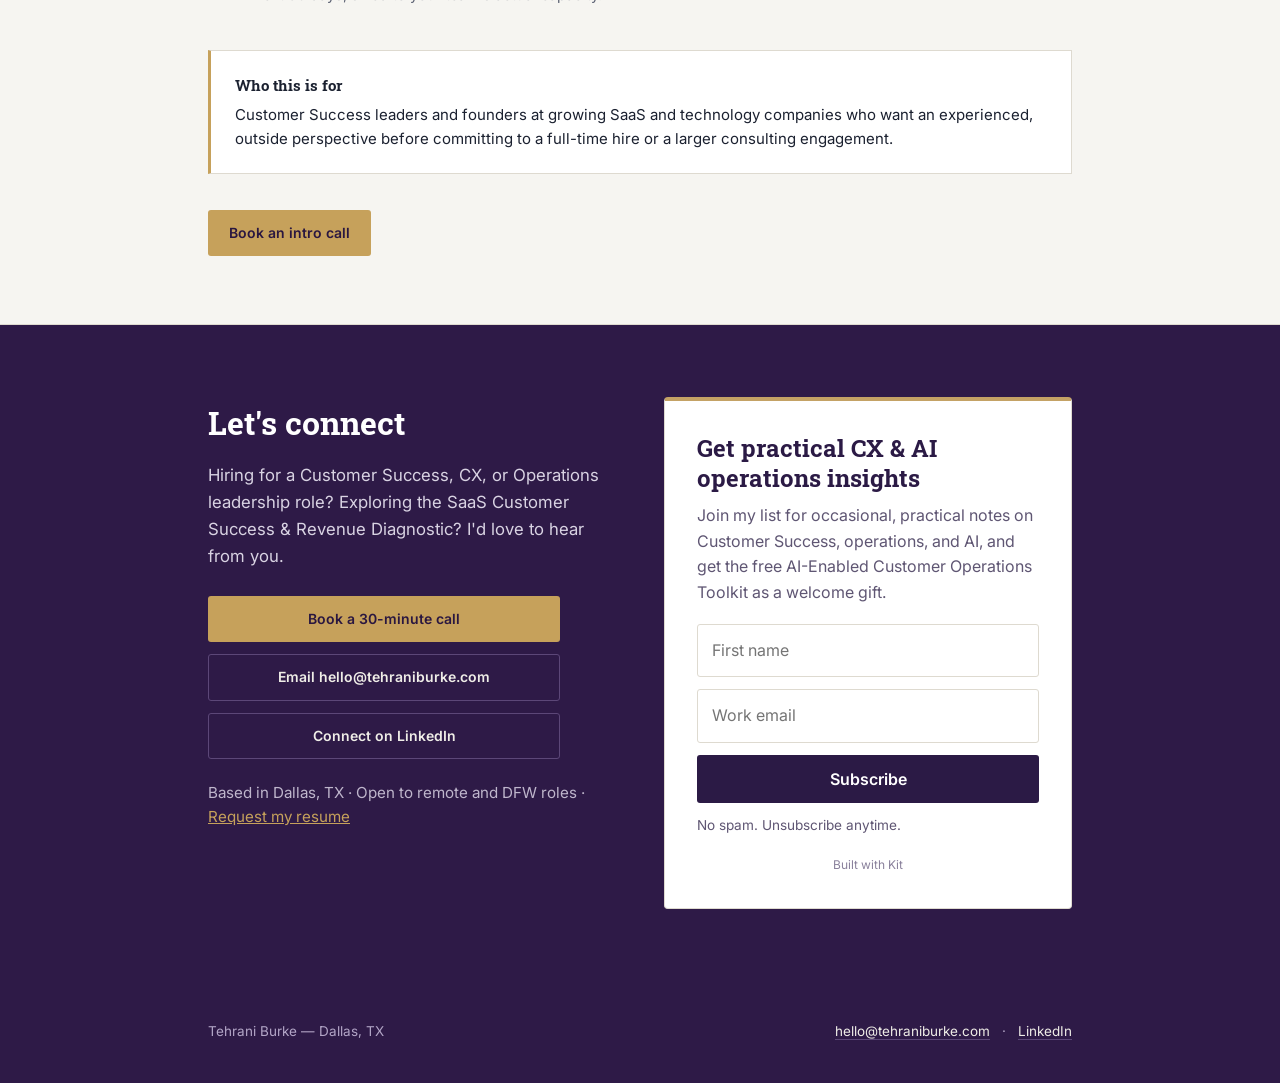
==== commit 74d1a706: "Add contact section and newsletter signup" ====
--- a/index.html
+++ b/index.html
@@ -206,8 +206,8 @@
     padding: 0;
   }
   .record .item {
-    flex: 1 1 160px;
-    padding: 16px 18px;
+    flex: 1 1 200px;
+    padding: 16px 20px;
     border-right: 1px solid var(--ink-line);
     font-size: 13px;
     color: #C7BDD4;
@@ -394,7 +394,45 @@
   }
   footer a { color: #EFEDE7; text-decoration: none; border-bottom: 1px solid #5C4778; }
   footer a:hover { border-color: var(--accent); }
+
+  /* Contact + newsletter section (added Nov 2026) */
+  section.connect { background: var(--ink); color: #EFEDE7; padding: 72px 0; }
+  .connect-grid { display: grid; grid-template-columns: 1fr 1fr; gap: 48px; align-items: start; }
+  @media (max-width: 820px) { .connect-grid { grid-template-columns: 1fr; gap: 36px; } }
+  .connect h2 { font-family: var(--font-display); color: #FFFFFF; font-size: 2rem; margin: 0 0 14px; }
+  .connect p.lead { color: #D9D3E3; font-size: 1.05rem; line-height: 1.6; margin: 0 0 26px; max-width: 34rem; }
+  .connect-actions { display: flex; flex-direction: column; gap: 12px; max-width: 22rem; }
+  .connect-actions .btn { text-align: center; }
+  .connect-meta { margin-top: 22px; color: #BFB6CC; font-size: .95rem; }
+  .connect-meta a { color: var(--accent); }
+.tb-kit{background:var(--white,#fff);border:1px solid var(--line,#DDD6E6);border-top:4px solid var(--gold,#C4A265);border-radius:4px;max-width:640px;margin:0 auto;position:relative;text-align:left}
+.tb-kit *{box-sizing:border-box}
+.tb-kit [data-style="minimal"]{padding:32px}
+.tb-kit .formkit-header h2{font-family:var(--serif,"Roboto Slab",Georgia,serif);color:var(--plum,#2B1A45);font-size:1.5rem;line-height:1.25;margin:0 0 10px;font-weight:700}
+.tb-kit .formkit-subheader p{color:var(--muted,#5F5673);font-size:1rem;margin:0 0 18px}
+.tb-kit .formkit-fields{display:flex;flex-direction:column;gap:12px}
+.tb-kit .formkit-input{width:100%;font:inherit;font-size:1rem;padding:13px 14px;border:1px solid var(--line,#DDD6E6);border-radius:3px;background:#fff;color:#221B2E}
+.tb-kit .formkit-input:focus{outline:3px solid var(--gold,#C4A265);outline-offset:1px;border-color:var(--plum,#2B1A45)}
+.tb-kit .formkit-submit{position:relative;overflow:hidden;border:0;border-radius:3px;background:var(--plum,#2B1A45);color:#fff;font:600 1rem var(--sans,Inter,system-ui,sans-serif);cursor:pointer;padding:0}
+.tb-kit .formkit-submit>span{display:block;padding:14px 22px;transition:background .2s}
+.tb-kit .formkit-submit:hover>span,.tb-kit .formkit-submit:focus-visible>span{background:rgba(255,255,255,.08)}
+.tb-kit .formkit-submit:focus-visible{outline:3px solid var(--gold,#C4A265);outline-offset:2px}
+.tb-kit .formkit-guarantee p{font-size:.85rem;color:var(--muted,#5F5673);margin:12px 0 0}
+.tb-kit .formkit-alert{list-style:none;margin:0 0 14px;padding:12px;border-radius:3px;font-size:.95rem}
+.tb-kit .formkit-alert:empty{display:none}
+.tb-kit .formkit-alert-error{background:#FBF1EF;border:1px solid #E7C4BF;color:#A6423A}
+.tb-kit .formkit-alert-success{background:#EEF6F1;border:1px solid #BFD9C9;color:#2F6247;font-size:1rem;padding:16px}
+.tb-kit .formkit-spinner{display:flex;height:0;width:0;margin:0 auto;position:absolute;top:0;left:0;right:0;overflow:hidden}
+.tb-kit .formkit-spinner>div{margin:auto;width:10px;height:10px;background:#fff;opacity:.4;border-radius:100%;display:inline-block;animation:tbkit-bounce 1.4s infinite ease-in-out both}
+.tb-kit .formkit-spinner>div:nth-child(1){animation-delay:-.32s}.tb-kit .formkit-spinner>div:nth-child(2){animation-delay:-.16s}
+.tb-kit .formkit-submit[data-active] .formkit-spinner{height:100%;width:50px}
+.tb-kit .formkit-submit[data-active] .formkit-spinner~span{opacity:0}
+.tb-kit .formkit-powered-by-convertkit-container{margin-top:14px;text-align:center}
+.tb-kit .tb-kit-badge{font-size:.75rem;color:#8A819C;text-decoration:none}
+.tb-kit .tb-kit-badge:hover{text-decoration:underline}
 </style>
+<script src="https://f.convertkit.com/ckjs/ck.5.js"></script>
+<script data-goatcounter="https://tehraniburke.goatcounter.com/count" async src="//gc.zgo.at/count.js"></script>
 </head>
 <body>
 
@@ -416,9 +454,10 @@
     <div class="copy">
       <h1>Tehrani Burke</h1>
       <p class="role">Customer Success, Technology &amp; Operations Executive</p>
-      <p class="lede">I build and scale Customer Success, CX, and technical operations where technology, customer outcomes, and revenue intersect. I lead cross-functional programs from scope to launch, aligning Product, Engineering, and Operations around measurable outcomes, and turn complex service environments into structured systems that improve adoption, retention, operational performance, and growth.</p>
+      <p class="lede">I build and scale Customer Success, CX, and technical operations where technology, customer outcomes, and revenue intersect. I turn complex service environments into structured, measurable systems that improve adoption, retention, operational performance, and growth.</p>
       <div class="ctas">
         <a class="btn primary" href="#leadership">See the leadership track</a>
+        <a class="btn ghost" href="#advisory">See advisory work</a>
       </div>
     </div>
     <div class="portrait">
@@ -430,20 +469,20 @@
 <div class="stats">
   <div class="wrap stats-grid">
     <div class="stat">
-      <div class="num">$1.3M</div>
-      <div class="label">At-risk enterprise account recovered, B.E.S.T.</div>
+      <div class="num">0&rarr;1</div>
+      <div class="label">Chapter operating infrastructure built from zero, NSLS</div>
     </div>
     <div class="stat">
-      <div class="num">50%+</div>
-      <div class="label">Fewer escalations within 30 days, Apple</div>
-    </div>
-    <div class="stat">
-      <div class="num">35%</div>
-      <div class="label">Faster resolution across 250+ enterprise partners, B.E.S.T.</div>
+      <div class="num">40%+</div>
+      <div class="label">At-risk participants retained, OneTen</div>
     </div>
     <div class="stat">
       <div class="num">$5M+</div>
       <div class="label">Annual enterprise &amp; education renewals influenced, Apple</div>
+    </div>
+    <div class="stat">
+      <div class="num">$1.3M</div>
+      <div class="label">At-risk enterprise account recovered, B.E.S.T.</div>
     </div>
   </div>
 </div>
@@ -454,14 +493,25 @@
     <div class="item"><strong>OneTen</strong>Head of Customer Success &amp; Experience</div>
     <div class="item"><strong>Apple</strong>Director of Customer Success</div>
     <div class="item"><strong>Match Group</strong>Corporate CX Operations &amp; Escalation Authority</div>
-    <div class="item"><strong>Due Diligence Defense</strong>Founding Operations Leader &amp; Head of Client Success</div>
   </div>
 </div>
 
 <section class="block" id="leadership">
   <div class="wrap">
     <h2>Leadership track</h2>
-    <p class="intro">For hiring teams evaluating Customer Success, CX, Operations, or technical customer organization leadership. Each entry below is a real situation I stepped into, what I built, and the measurable result.</p>
+    <p class="intro">For hiring teams evaluating Customer Success or CX Operations leadership. Each entry below is a real situation I stepped into, what I built, and the measurable result.</p>
+
+    <div class="case">
+      <div class="meta">
+        <strong>NSLS</strong>
+        <div class="role">VP of Operations, Executive Board</div>
+        <div class="when">2025&ndash;present</div>
+      </div>
+      <ul>
+        <li>Own chapter strategy, operations, and programming execution for the University of Phoenix chapter, building organizational infrastructure, dashboards, and communication systems from zero.</li>
+        <li>Promoted from Leadership Development Department through competitive selection.</li>
+      </ul>
+    </div>
 
     <div class="case">
       <div class="meta">
@@ -470,9 +520,8 @@
         <div class="when">2024–2026</div>
       </div>
       <ul>
-        <li>Led customer and technical operations programs for 250+ enterprise customers and partners, using ServiceNow and enterprise service-management workflows to establish incident management, escalation governance, SLA visibility, and backlog control.</li>
-        <li>Designed and rolled out AI-enabled troubleshooting guides, runbooks, and performance dashboards, reducing resolution time by 35% and increasing customer satisfaction by 40%.</li>
-        <li>Led high-severity incidents and executive escalations, coordinating resolution, communications, ownership, and follow-through across Product, Engineering, Support, and business stakeholders.</li>
+        <li>Built and scaled customer and technical operations from the ground up, leveraging ServiceNow and enterprise service-management workflows to oversee incident management, escalation governance, SLA performance, backlog control, and end-to-end service delivery for 250+ enterprise partners.</li>
+        <li>Designed AI-driven troubleshooting guides, runbooks, and performance dashboards, reducing resolution time by 35% and increasing customer satisfaction by 40%.</li>
         <li>Recovered a $1.3M enterprise account at risk of churn after the partner questioned delivered ROI, rebuilding trust through transparent value reporting and relationship-driven account management.</li>
       </ul>
     </div>
@@ -486,9 +535,7 @@
       <ul>
         <li>Built the Customer Success function from zero, architecting Customer Impact Plans, onboarding systems, escalation workflows, health scoring models, and digital engagement programs serving 1,000+ registered users across 10+ Fortune 500 partner organizations.</li>
         <li>Co-built OneTen's HubSpot CRM and pipeline architecture, originally scoped for Marketing, and extended it into Acquisition and the Talent side as engagement needs grew.</li>
-        <li>Designed and ran an 81-session recurring webinar and platform-enablement program across U.S. time zones, expanding access to training, adoption support, and issue resolution.</li>
         <li>Took over a ticket queue two years behind on resolution, personally reaching out to every affected user and retaining 40%+ of at-risk participants who intended to leave the platform.</li>
-        <li>Reduced SLA breaches by 25% and inbound ticket volume by 20% through structured triage and self-service enablement.</li>
       </ul>
     </div>
 
@@ -499,9 +546,8 @@
         <div class="when">2014–2021</div>
       </div>
       <ul>
-        <li>Led cross-departmental rollouts of new software and support tools across 500+ global advisors in North America, EMEA, and APAC, spanning iOS, Mac, Apple TV, and App Store ecosystems.</li>
-        <li>Led 15 to 25 senior managers, each supported by a team lead and about 25 advisors, through skip-level reviews, 1:1s, and structured performance planning.</li>
-        <li>Led an escalation-reduction initiative: identified why issues were escalating, created reference resources for managers, and reduced escalations by more than 50% within 30 days.</li>
+        <li>Led enterprise customer success and technical service delivery across iOS, Mac, Apple TV, and App Store ecosystems, scaling operations to support 500+ global advisors across North America, EMEA, and APAC.</li>
+        <li>Led approximately 15 to 25 Tier 2 managers, conducting skip-level reviews, 1:1s, and structured performance planning while leading cross-departmental rollouts of new software and support tools.</li>
         <li>Influenced $5M+ in annual enterprise and education renewals; earned Apple's Leadership Award every quarter for four consecutive years.</li>
       </ul>
     </div>
@@ -518,32 +564,8 @@
       </ul>
     </div>
 
-    <div class="case">
-      <div class="meta">
-        <strong>Due Diligence Defense</strong>
-        <div class="role">Founding Operations Leader &amp; Head of Client Success</div>
-        <div class="when">2008&ndash;2014</div>
-      </div>
-      <ul>
-        <li>Built end-to-end B2B client operations, service delivery, and issue resolution in a regulated, high-trust environment, growing repeat business and referrals by 18%+.</li>
-      </ul>
-    </div>
-
-    <div class="case">
-      <div class="meta">
-        <strong>NSLS</strong>
-        <div class="role">Additional leadership, University of Phoenix Chapter</div>
-        <div class="when">2025&ndash;present</div>
-      </div>
-      <ul>
-        <li>Vice President of Operations (Mar 2026&ndash;present): build operational infrastructure, including dashboards, governance frameworks, communication systems, and cross-functional workflows.</li>
-        <li>Previously Director, Leadership Development &amp; Interview Operations (Aug 2025&ndash;Mar 2026).</li>
-      </ul>
-    </div>
-
     <h3 style="font-family: var(--font-display); font-size: 20px; margin: 56px 0 6px;">How I operate</h3>
     <p style="font-size: 15px; color: var(--text-muted); max-width: 62ch; margin: 0 0 8px;">The same underlying framework shows up across every engagement above, just applied to a different customer base and business model.</p>
-    <p style="font-size: 17px; color: var(--text); max-width: 62ch; margin: 14px 0 8px; font-style: italic;">My measure of executive leadership isn't how many decisions reach my desk. It's how many sound decisions my organization can make because I've developed the people, systems, and judgment to support them.</p>
 
     <div class="framework-wrap">
       <svg viewBox="0 0 1300 300" xmlns="http://www.w3.org/2000/svg">
@@ -630,7 +652,7 @@
         </div>
         <div>
           <div class="cat">Data &amp; analytics</div>
-          <div class="list">SQL, Tableau, Looker, Power BI, Google Analytics, Excel</div>
+          <div class="list">Tableau, Looker, Power BI, Google Analytics, Excel &amp; SQL</div>
         </div>
         <div>
           <div class="cat">Operations &amp; workflow</div>
@@ -639,20 +661,11 @@
       </div>
     </div>
 
-    <div style="margin-top: 36px;">
-      <div class="tools-grid">
-        <div>
-          <div class="cat">Education &amp; certifications</div>
-          <div class="list">B.S., Business Administration, University of Phoenix &middot; Executive Leadership &amp; Management, Harvard Business School Online &middot; Certified Customer Success Manager (CCSM) &middot; Six Sigma Green Belt</div>
-        </div>
-      </div>
-    </div>
-
     <div style="margin-top:40px; display:flex; align-items:center; gap:22px; flex-wrap:wrap;">
       <a class="btn primary" href="https://calendly.com/tehraniburke/intro_call_with_tehrani_burke_30_minutes" target="_blank" rel="noopener">Book a call</a>
       <p style="font-size:15px; color:var(--text-muted); margin:0;">
-        Open to Senior Director, VP, and senior program leadership roles across Customer Success, CX, and Technical Operations. Full resume and references available on request.
-        <a href="mailto:tehrani.burke@gmail.com?subject=Resume%20request" style="color:var(--accent); font-weight:600;">Email me</a>.
+        Full resume, references, and background details available on request.
+        <a href="mailto:hello@tehraniburke.com?subject=Resume%20request" style="color:var(--accent); font-weight:600;">Email me</a>.
       </p>
     </div>
   </div>
@@ -694,6 +707,10 @@
       </a>
       <a class="article-item" href="https://www.linkedin.com/pulse/empathy-isnt-soft-skillits-strategy-scales-tehrani-burke-c9q8c" target="_blank" rel="noopener">
         <span class="title">Empathy Isn’t a Soft Skill—It’s the Strategy That Scales</span>
+        <span class="cue">Read on LinkedIn</span>
+      </a>
+      <a class="article-item" href="https://www.linkedin.com/pulse/when-speaking-up-makes-you-target-silent-cost-workplace-tehrani-burke-vrxmc" target="_blank" rel="noopener">
+        <span class="title">When Speaking Up Makes You a Target: The Silent Cost of Workplace Advocacy</span>
         <span class="cue">Read on LinkedIn</span>
       </a>
       <a class="article-item" href="https://www.linkedin.com/pulse/transforming-challenges-opportunities-mastering-customer-burke-wnbjc" target="_blank" rel="noopener">
@@ -746,11 +763,43 @@
   </div>
 </section>
 
-<footer id="contact">
+
+<section class="connect" id="contact">
+  <div class="wrap connect-grid">
+    <div>
+      <h2>Let's connect</h2>
+      <p class="lead">Hiring for a Customer Success, CX, or Operations leadership role? Exploring the SaaS Customer Success &amp; Revenue Diagnostic? I'd love to hear from you.</p>
+      <div class="connect-actions">
+        <a class="btn primary" href="https://calendly.com/tehraniburke/intro_call_with_tehrani_burke_30_minutes" target="_blank" rel="noopener">Book a 30-minute call</a>
+        <a class="btn ghost" href="mailto:hello@tehraniburke.com?subject=Hello%20Tehrani">Email hello@tehraniburke.com</a>
+        <a class="btn ghost" href="https://www.linkedin.com/in/tehraniburke" target="_blank" rel="noopener">Connect on LinkedIn</a>
+      </div>
+      <p class="connect-meta">Based in Dallas, TX &middot; Open to remote and DFW roles &middot; <a href="mailto:hello@tehraniburke.com?subject=Resume%20request">Request my resume</a></p>
+    </div>
+    <div>
+<form action="https://app.kit.com/forms/9967252/subscriptions" class="seva-form formkit-form tb-kit" method="post" data-sv-form="9967252" data-uid="c688845b8b" data-format="inline" data-version="5" data-options="{&quot;settings&quot;:{&quot;after_subscribe&quot;:{&quot;action&quot;:&quot;message&quot;,&quot;success_message&quot;:&quot;Thanks! Check your inbox for an email from Tehrani Burke, then click the button inside to confirm and download your toolkit.&quot;,&quot;redirect_url&quot;:&quot;&quot;},&quot;analytics&quot;:{&quot;google&quot;:null,&quot;fathom&quot;:null,&quot;facebook&quot;:null,&quot;segment&quot;:null,&quot;pinterest&quot;:null,&quot;sparkloop&quot;:null,&quot;googletagmanager&quot;:null},&quot;modal&quot;:{&quot;trigger&quot;:&quot;timer&quot;,&quot;scroll_percentage&quot;:null,&quot;timer&quot;:5,&quot;devices&quot;:&quot;all&quot;,&quot;show_once_every&quot;:15},&quot;powered_by&quot;:{&quot;show&quot;:true,&quot;url&quot;:&quot;https://kit.com/features/forms?utm_campaign=poweredby&amp;utm_content=form&amp;utm_medium=referral&amp;utm_source=dynamic&quot;},&quot;recaptcha&quot;:{&quot;enabled&quot;:false},&quot;return_visitor&quot;:{&quot;action&quot;:&quot;show&quot;,&quot;custom_content&quot;:&quot;&quot;},&quot;slide_in&quot;:{&quot;display_in&quot;:&quot;bottom_right&quot;,&quot;trigger&quot;:&quot;timer&quot;,&quot;scroll_percentage&quot;:null,&quot;timer&quot;:5,&quot;devices&quot;:&quot;all&quot;,&quot;show_once_every&quot;:15},&quot;sticky_bar&quot;:{&quot;display_in&quot;:&quot;top&quot;,&quot;trigger&quot;:&quot;timer&quot;,&quot;scroll_percentage&quot;:null,&quot;timer&quot;:5,&quot;devices&quot;:&quot;all&quot;,&quot;show_once_every&quot;:15}},&quot;version&quot;:&quot;5&quot;}" min-width="400 500 600 700 800">
+  <div data-style="minimal">
+    <div class="formkit-header" data-element="header"><h2>Get practical CX &amp; AI operations insights</h2></div>
+    <div class="formkit-subheader" data-element="subheader"><p>Join my list for occasional, practical notes on Customer Success, operations, and AI, and get the free AI-Enabled Customer Operations Toolkit as a welcome gift.</p></div>
+    <ul class="formkit-alert formkit-alert-error" data-element="errors" data-group="alert"></ul>
+    <div data-element="fields" data-stacked="true" class="seva-fields formkit-fields">
+      <div class="formkit-field"><input class="formkit-input" aria-label="First name" name="fields[first_name]" placeholder="First name" type="text" autocomplete="given-name"></div>
+      <div class="formkit-field"><input class="formkit-input" name="email_address" aria-label="Work email" placeholder="Work email" required type="email" autocomplete="email"></div>
+      <button data-element="submit" class="formkit-submit"><div class="formkit-spinner"><div></div><div></div><div></div></div><span>Subscribe</span></button>
+    </div>
+    <div class="formkit-guarantee" data-element="guarantee"><p>No spam. Unsubscribe anytime.</p></div>
+    <div class="formkit-powered-by-convertkit-container"><a href="https://kit.com/features/forms?utm_campaign=poweredby&amp;utm_content=form&amp;utm_medium=referral&amp;utm_source=dynamic" data-element="powered-by" class="formkit-powered-by-convertkit tb-kit-badge" data-variant="dark" target="_blank" rel="nofollow noopener">Built with Kit</a></div>
+  </div>
+</form>
+    </div>
+  </div>
+</section>
+
+<footer>
   <div class="wrap">
     <div>Tehrani Burke — Dallas, TX</div>
     <div>
-      <a href="mailto:tehrani.burke@gmail.com">tehrani.burke@gmail.com</a>
+      <a href="mailto:hello@tehraniburke.com">hello@tehraniburke.com</a>
       &nbsp; &middot; &nbsp;
       <a href="https://linkedin.com/in/tehraniburke" target="_blank" rel="noopener">LinkedIn</a>
     </div>
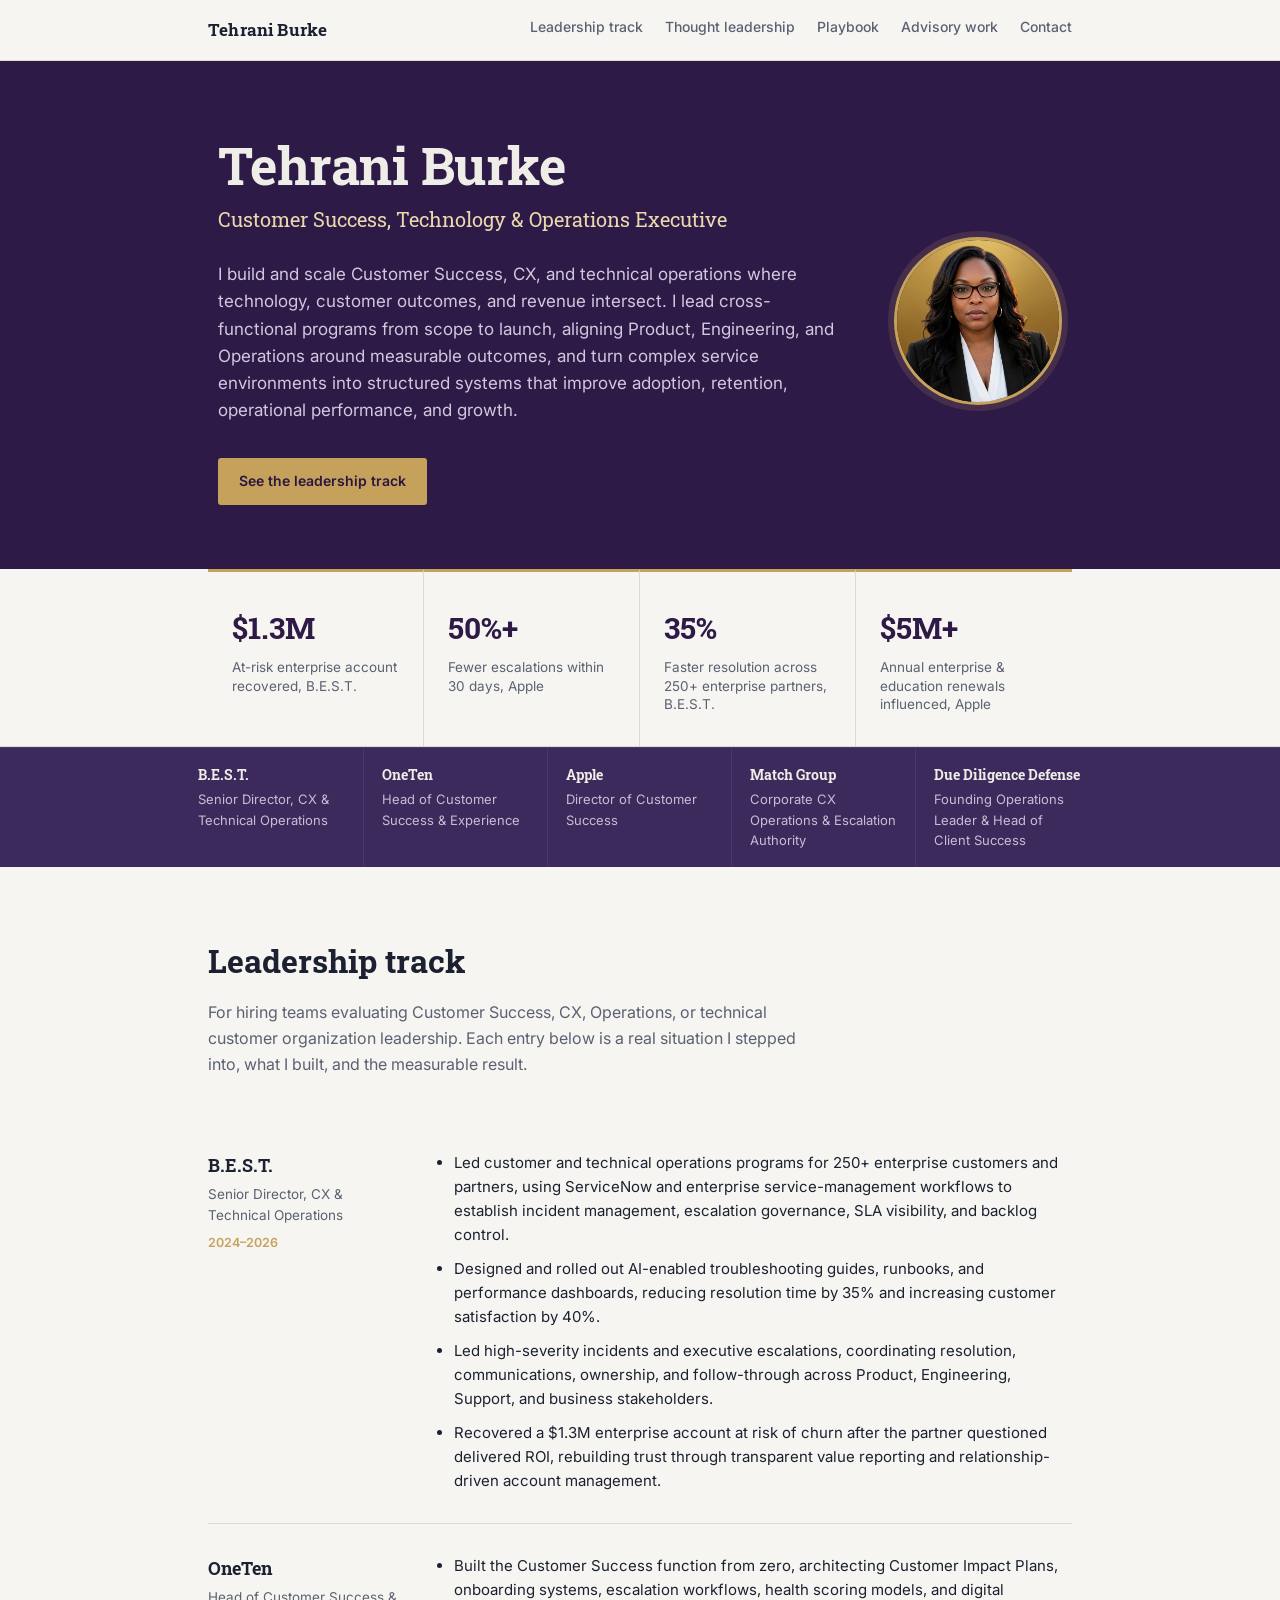
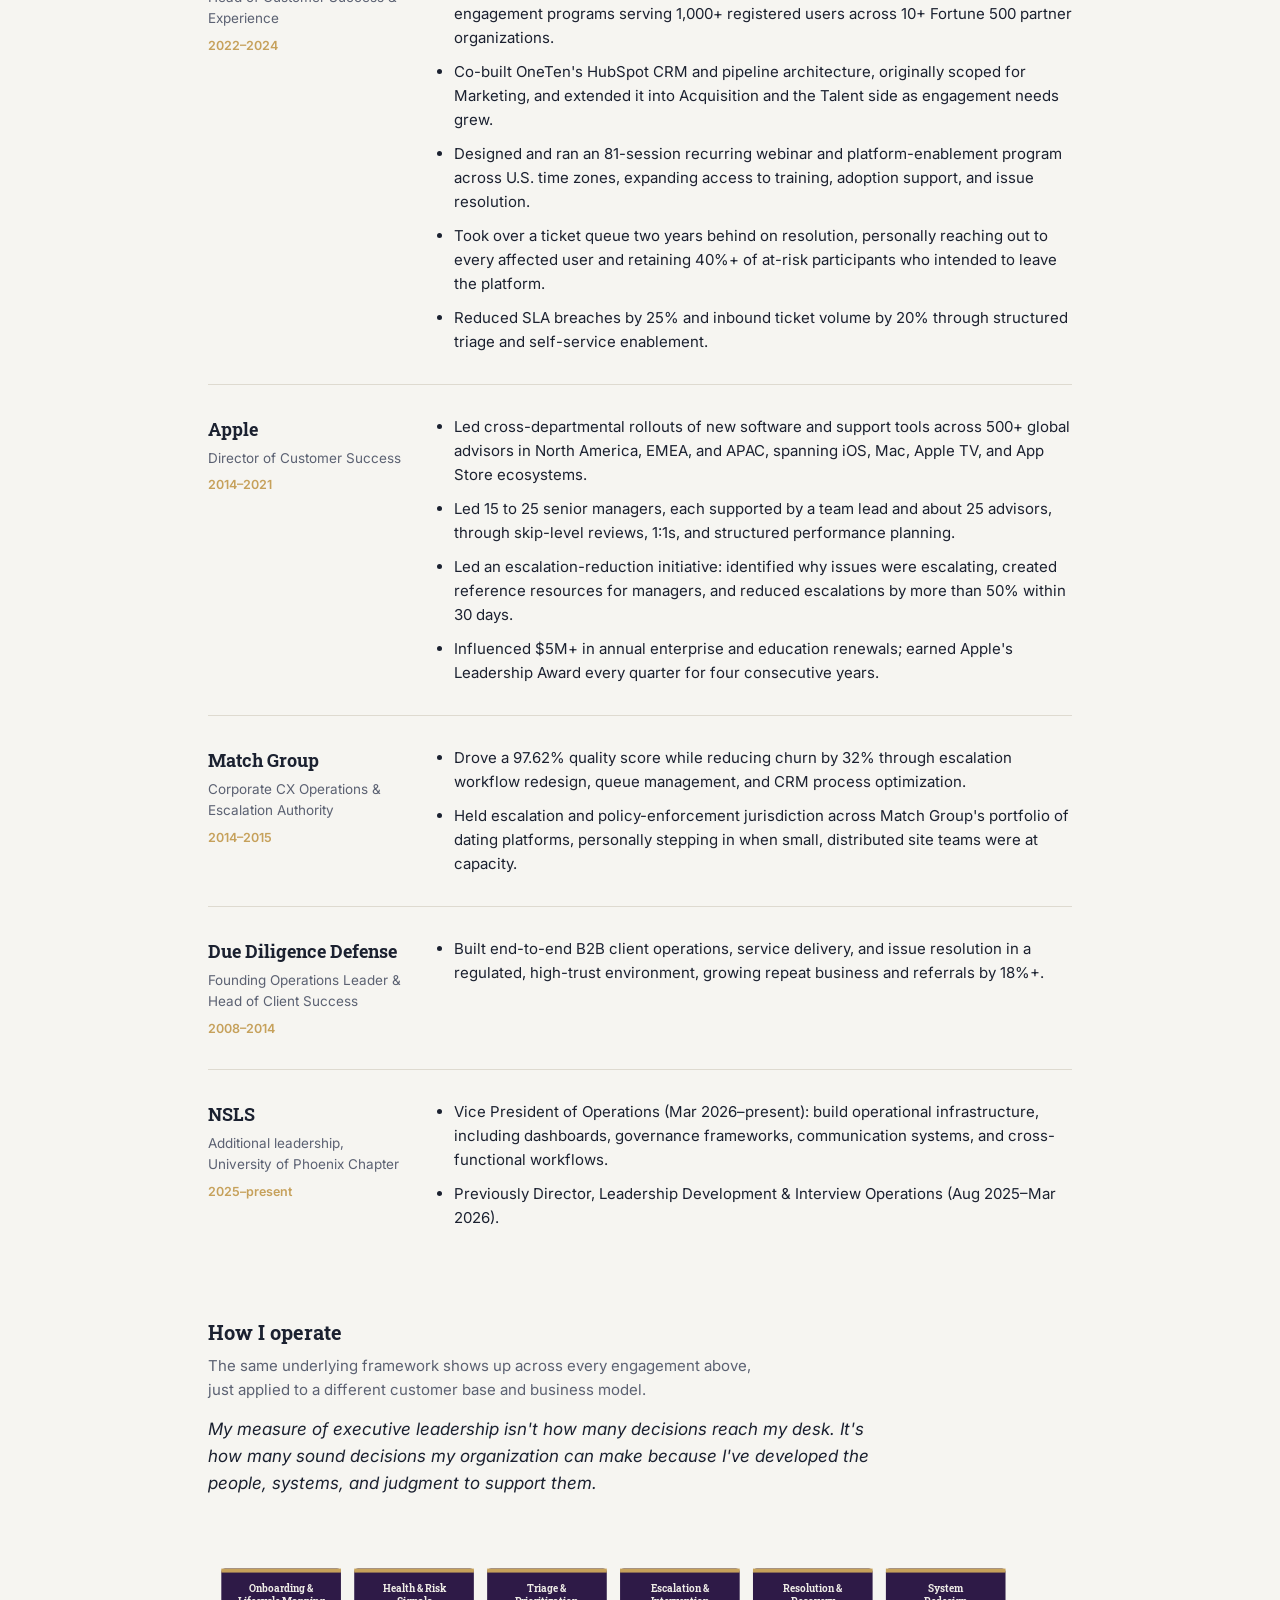
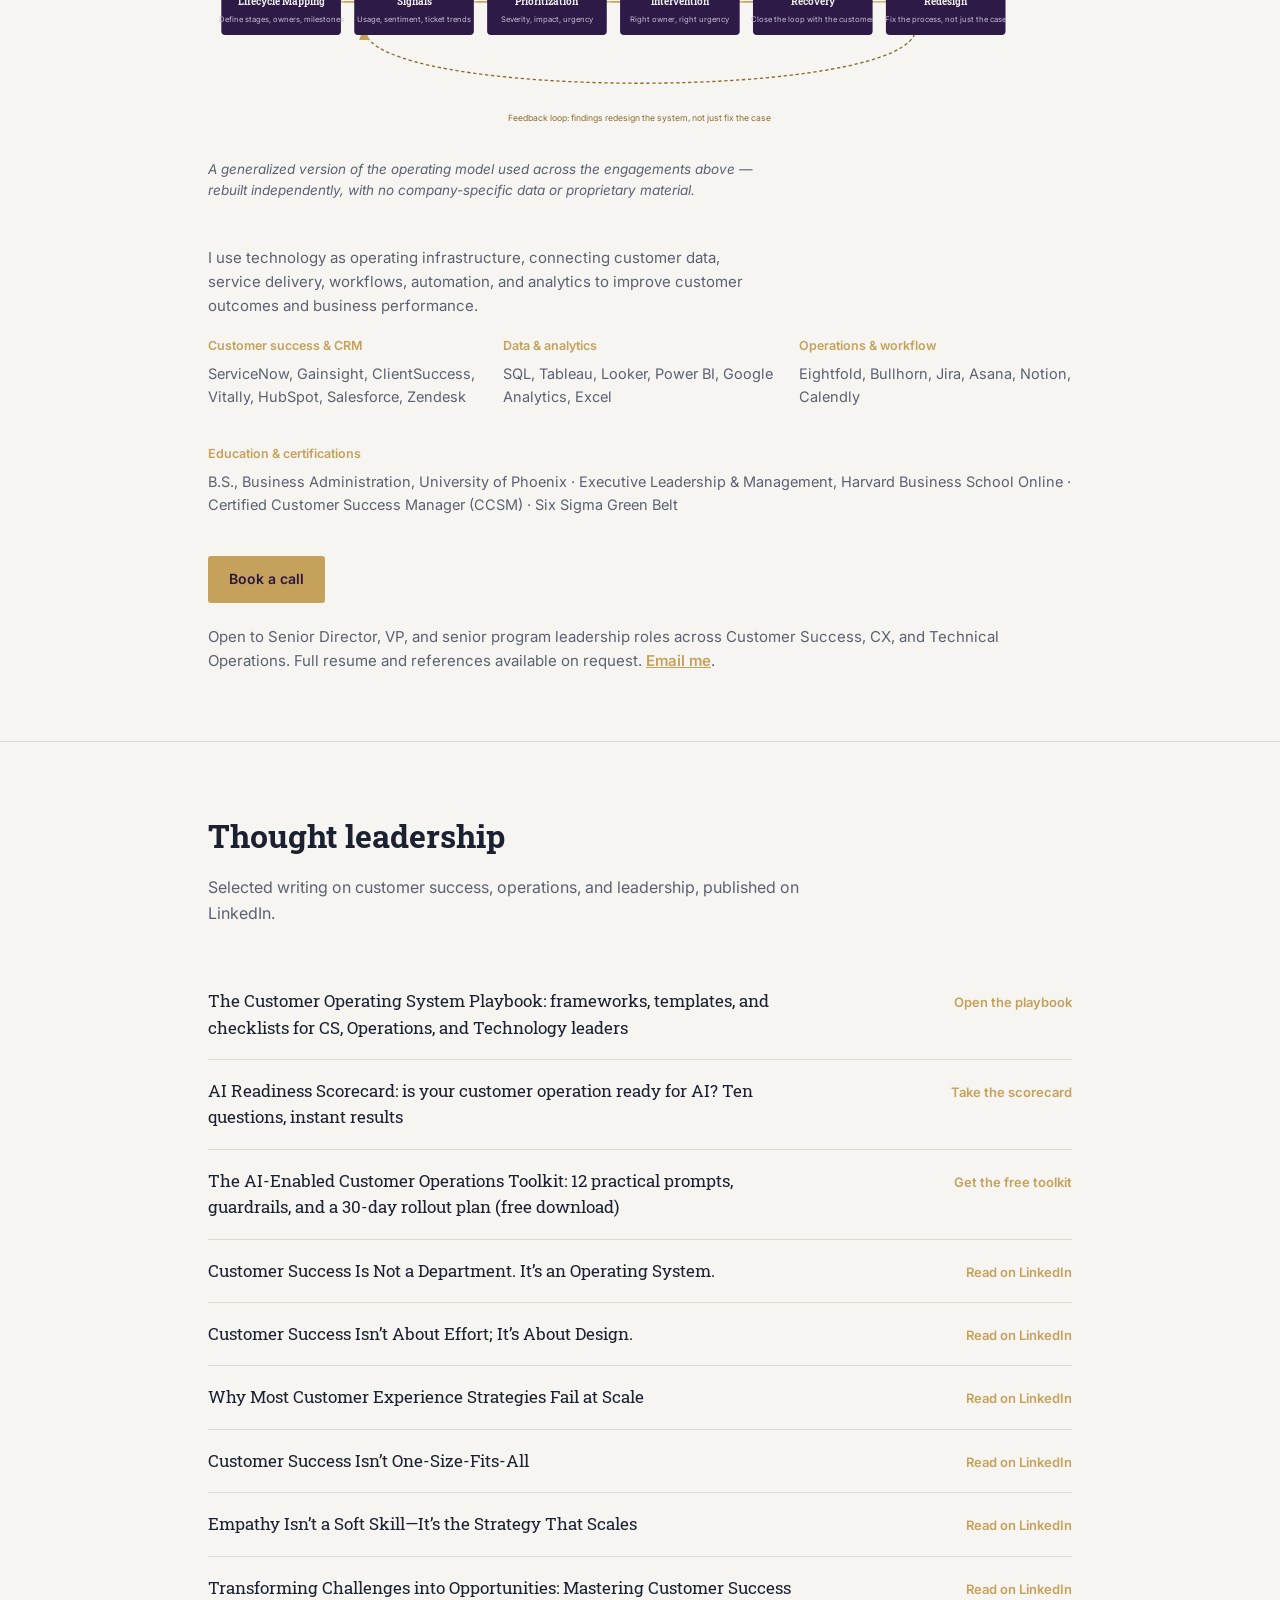
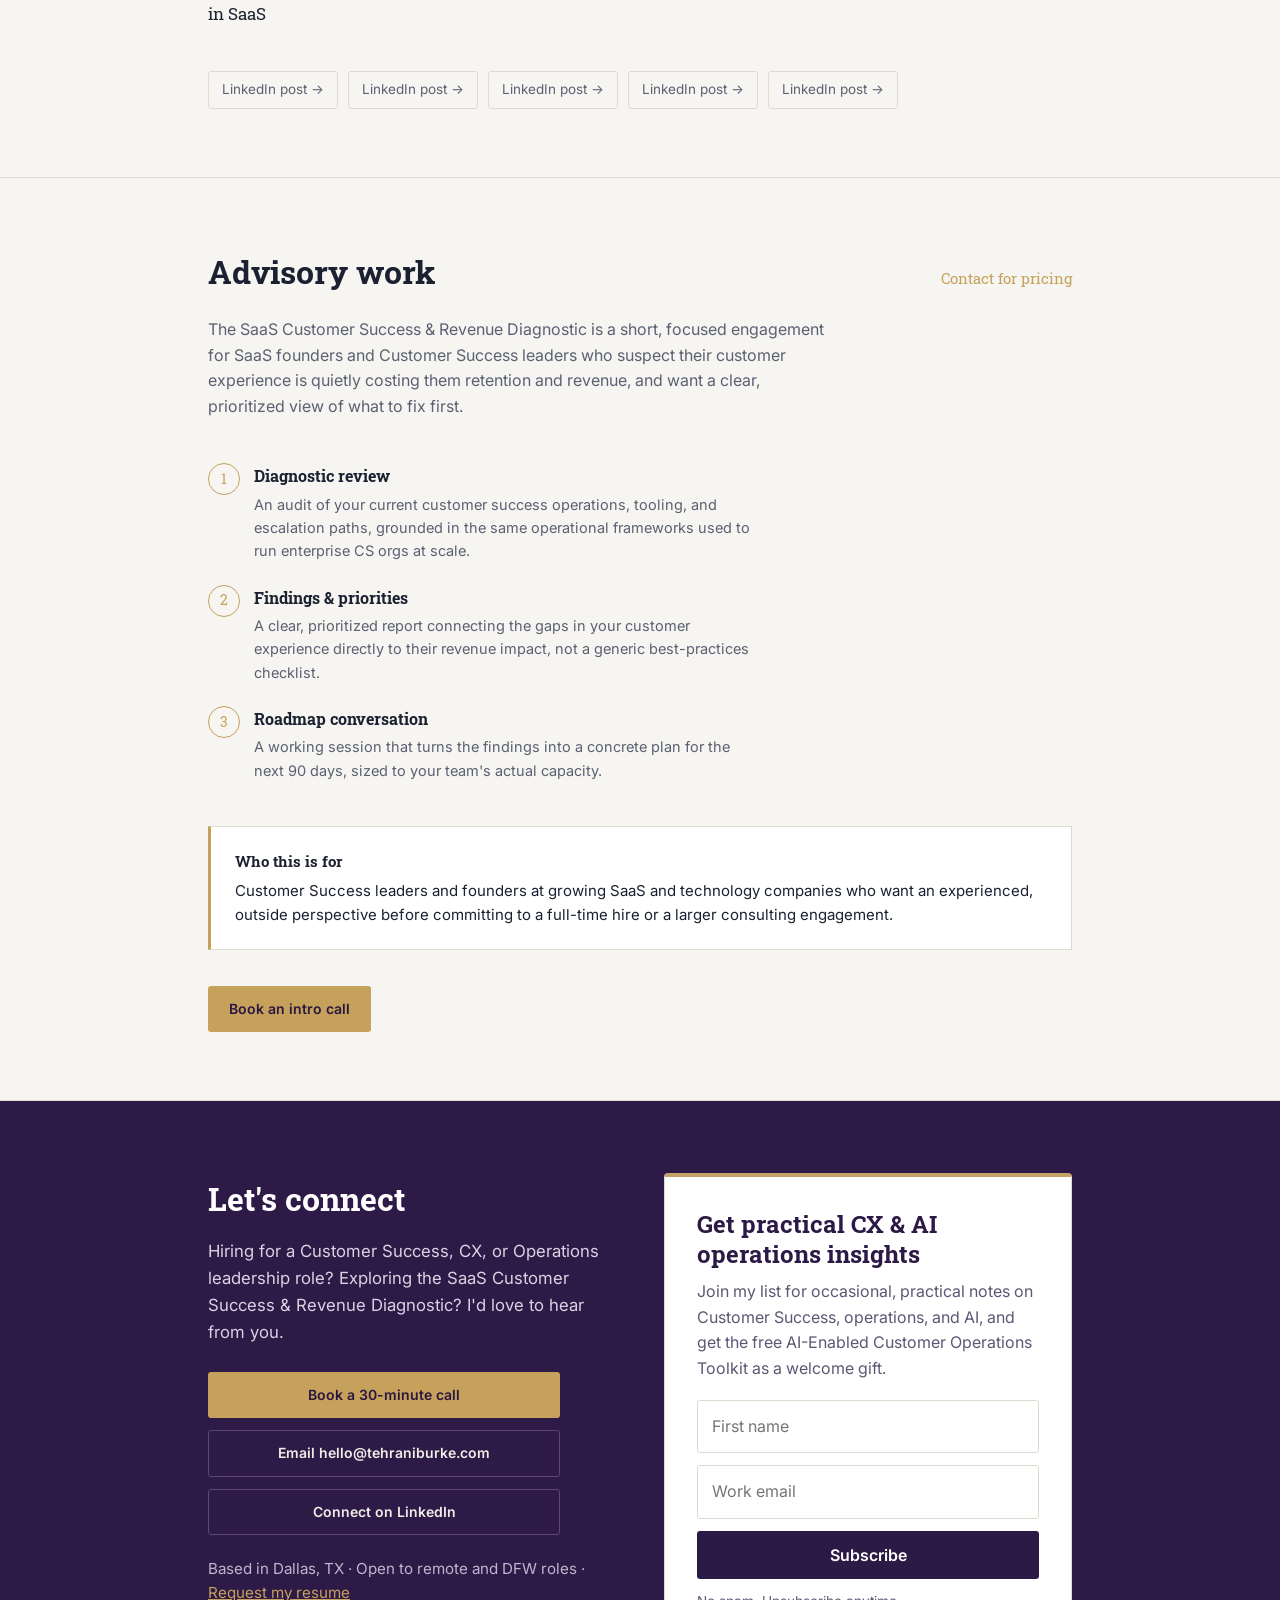
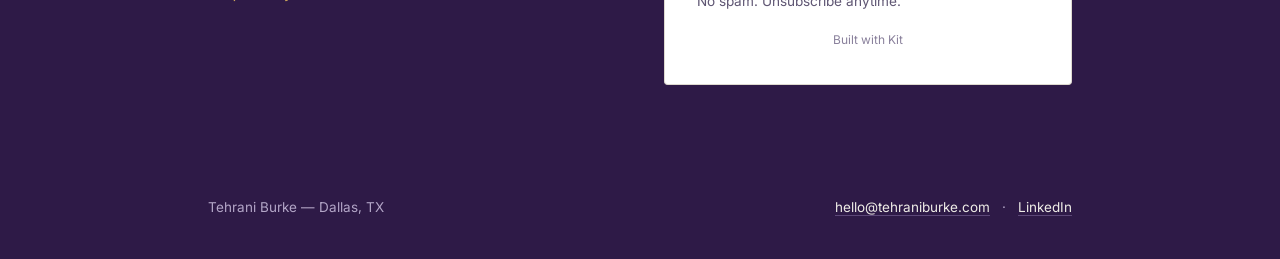
==== commit f7eb7419: "Restore Nov 5 content with contact section" ====
--- a/index.html
+++ b/index.html
@@ -206,8 +206,8 @@
     padding: 0;
   }
   .record .item {
-    flex: 1 1 200px;
-    padding: 16px 20px;
+    flex: 1 1 160px;
+    padding: 16px 18px;
     border-right: 1px solid var(--ink-line);
     font-size: 13px;
     color: #C7BDD4;
@@ -454,10 +454,9 @@
     <div class="copy">
       <h1>Tehrani Burke</h1>
       <p class="role">Customer Success, Technology &amp; Operations Executive</p>
-      <p class="lede">I build and scale Customer Success, CX, and technical operations where technology, customer outcomes, and revenue intersect. I turn complex service environments into structured, measurable systems that improve adoption, retention, operational performance, and growth.</p>
+      <p class="lede">I build and scale Customer Success, CX, and technical operations where technology, customer outcomes, and revenue intersect. I lead cross-functional programs from scope to launch, aligning Product, Engineering, and Operations around measurable outcomes, and turn complex service environments into structured systems that improve adoption, retention, operational performance, and growth.</p>
       <div class="ctas">
         <a class="btn primary" href="#leadership">See the leadership track</a>
-        <a class="btn ghost" href="#advisory">See advisory work</a>
       </div>
     </div>
     <div class="portrait">
@@ -469,20 +468,20 @@
 <div class="stats">
   <div class="wrap stats-grid">
     <div class="stat">
-      <div class="num">0&rarr;1</div>
-      <div class="label">Chapter operating infrastructure built from zero, NSLS</div>
+      <div class="num">$1.3M</div>
+      <div class="label">At-risk enterprise account recovered, B.E.S.T.</div>
     </div>
     <div class="stat">
-      <div class="num">40%+</div>
-      <div class="label">At-risk participants retained, OneTen</div>
+      <div class="num">50%+</div>
+      <div class="label">Fewer escalations within 30 days, Apple</div>
+    </div>
+    <div class="stat">
+      <div class="num">35%</div>
+      <div class="label">Faster resolution across 250+ enterprise partners, B.E.S.T.</div>
     </div>
     <div class="stat">
       <div class="num">$5M+</div>
       <div class="label">Annual enterprise &amp; education renewals influenced, Apple</div>
-    </div>
-    <div class="stat">
-      <div class="num">$1.3M</div>
-      <div class="label">At-risk enterprise account recovered, B.E.S.T.</div>
     </div>
   </div>
 </div>
@@ -493,25 +492,14 @@
     <div class="item"><strong>OneTen</strong>Head of Customer Success &amp; Experience</div>
     <div class="item"><strong>Apple</strong>Director of Customer Success</div>
     <div class="item"><strong>Match Group</strong>Corporate CX Operations &amp; Escalation Authority</div>
+    <div class="item"><strong>Due Diligence Defense</strong>Founding Operations Leader &amp; Head of Client Success</div>
   </div>
 </div>
 
 <section class="block" id="leadership">
   <div class="wrap">
     <h2>Leadership track</h2>
-    <p class="intro">For hiring teams evaluating Customer Success or CX Operations leadership. Each entry below is a real situation I stepped into, what I built, and the measurable result.</p>
-
-    <div class="case">
-      <div class="meta">
-        <strong>NSLS</strong>
-        <div class="role">VP of Operations, Executive Board</div>
-        <div class="when">2025&ndash;present</div>
-      </div>
-      <ul>
-        <li>Own chapter strategy, operations, and programming execution for the University of Phoenix chapter, building organizational infrastructure, dashboards, and communication systems from zero.</li>
-        <li>Promoted from Leadership Development Department through competitive selection.</li>
-      </ul>
-    </div>
+    <p class="intro">For hiring teams evaluating Customer Success, CX, Operations, or technical customer organization leadership. Each entry below is a real situation I stepped into, what I built, and the measurable result.</p>
 
     <div class="case">
       <div class="meta">
@@ -520,8 +508,9 @@
         <div class="when">2024–2026</div>
       </div>
       <ul>
-        <li>Built and scaled customer and technical operations from the ground up, leveraging ServiceNow and enterprise service-management workflows to oversee incident management, escalation governance, SLA performance, backlog control, and end-to-end service delivery for 250+ enterprise partners.</li>
-        <li>Designed AI-driven troubleshooting guides, runbooks, and performance dashboards, reducing resolution time by 35% and increasing customer satisfaction by 40%.</li>
+        <li>Led customer and technical operations programs for 250+ enterprise customers and partners, using ServiceNow and enterprise service-management workflows to establish incident management, escalation governance, SLA visibility, and backlog control.</li>
+        <li>Designed and rolled out AI-enabled troubleshooting guides, runbooks, and performance dashboards, reducing resolution time by 35% and increasing customer satisfaction by 40%.</li>
+        <li>Led high-severity incidents and executive escalations, coordinating resolution, communications, ownership, and follow-through across Product, Engineering, Support, and business stakeholders.</li>
         <li>Recovered a $1.3M enterprise account at risk of churn after the partner questioned delivered ROI, rebuilding trust through transparent value reporting and relationship-driven account management.</li>
       </ul>
     </div>
@@ -535,7 +524,9 @@
       <ul>
         <li>Built the Customer Success function from zero, architecting Customer Impact Plans, onboarding systems, escalation workflows, health scoring models, and digital engagement programs serving 1,000+ registered users across 10+ Fortune 500 partner organizations.</li>
         <li>Co-built OneTen's HubSpot CRM and pipeline architecture, originally scoped for Marketing, and extended it into Acquisition and the Talent side as engagement needs grew.</li>
+        <li>Designed and ran an 81-session recurring webinar and platform-enablement program across U.S. time zones, expanding access to training, adoption support, and issue resolution.</li>
         <li>Took over a ticket queue two years behind on resolution, personally reaching out to every affected user and retaining 40%+ of at-risk participants who intended to leave the platform.</li>
+        <li>Reduced SLA breaches by 25% and inbound ticket volume by 20% through structured triage and self-service enablement.</li>
       </ul>
     </div>
 
@@ -546,8 +537,9 @@
         <div class="when">2014–2021</div>
       </div>
       <ul>
-        <li>Led enterprise customer success and technical service delivery across iOS, Mac, Apple TV, and App Store ecosystems, scaling operations to support 500+ global advisors across North America, EMEA, and APAC.</li>
-        <li>Led approximately 15 to 25 Tier 2 managers, conducting skip-level reviews, 1:1s, and structured performance planning while leading cross-departmental rollouts of new software and support tools.</li>
+        <li>Led cross-departmental rollouts of new software and support tools across 500+ global advisors in North America, EMEA, and APAC, spanning iOS, Mac, Apple TV, and App Store ecosystems.</li>
+        <li>Led 15 to 25 senior managers, each supported by a team lead and about 25 advisors, through skip-level reviews, 1:1s, and structured performance planning.</li>
+        <li>Led an escalation-reduction initiative: identified why issues were escalating, created reference resources for managers, and reduced escalations by more than 50% within 30 days.</li>
         <li>Influenced $5M+ in annual enterprise and education renewals; earned Apple's Leadership Award every quarter for four consecutive years.</li>
       </ul>
     </div>
@@ -564,8 +556,32 @@
       </ul>
     </div>
 
+    <div class="case">
+      <div class="meta">
+        <strong>Due Diligence Defense</strong>
+        <div class="role">Founding Operations Leader &amp; Head of Client Success</div>
+        <div class="when">2008&ndash;2014</div>
+      </div>
+      <ul>
+        <li>Built end-to-end B2B client operations, service delivery, and issue resolution in a regulated, high-trust environment, growing repeat business and referrals by 18%+.</li>
+      </ul>
+    </div>
+
+    <div class="case">
+      <div class="meta">
+        <strong>NSLS</strong>
+        <div class="role">Additional leadership, University of Phoenix Chapter</div>
+        <div class="when">2025&ndash;present</div>
+      </div>
+      <ul>
+        <li>Vice President of Operations (Mar 2026&ndash;present): build operational infrastructure, including dashboards, governance frameworks, communication systems, and cross-functional workflows.</li>
+        <li>Previously Director, Leadership Development &amp; Interview Operations (Aug 2025&ndash;Mar 2026).</li>
+      </ul>
+    </div>
+
     <h3 style="font-family: var(--font-display); font-size: 20px; margin: 56px 0 6px;">How I operate</h3>
     <p style="font-size: 15px; color: var(--text-muted); max-width: 62ch; margin: 0 0 8px;">The same underlying framework shows up across every engagement above, just applied to a different customer base and business model.</p>
+    <p style="font-size: 17px; color: var(--text); max-width: 62ch; margin: 14px 0 8px; font-style: italic;">My measure of executive leadership isn't how many decisions reach my desk. It's how many sound decisions my organization can make because I've developed the people, systems, and judgment to support them.</p>
 
     <div class="framework-wrap">
       <svg viewBox="0 0 1300 300" xmlns="http://www.w3.org/2000/svg">
@@ -652,7 +668,7 @@
         </div>
         <div>
           <div class="cat">Data &amp; analytics</div>
-          <div class="list">Tableau, Looker, Power BI, Google Analytics, Excel &amp; SQL</div>
+          <div class="list">SQL, Tableau, Looker, Power BI, Google Analytics, Excel</div>
         </div>
         <div>
           <div class="cat">Operations &amp; workflow</div>
@@ -661,10 +677,19 @@
       </div>
     </div>
 
+    <div style="margin-top: 36px;">
+      <div class="tools-grid">
+        <div>
+          <div class="cat">Education &amp; certifications</div>
+          <div class="list">B.S., Business Administration, University of Phoenix &middot; Executive Leadership &amp; Management, Harvard Business School Online &middot; Certified Customer Success Manager (CCSM) &middot; Six Sigma Green Belt</div>
+        </div>
+      </div>
+    </div>
+
     <div style="margin-top:40px; display:flex; align-items:center; gap:22px; flex-wrap:wrap;">
       <a class="btn primary" href="https://calendly.com/tehraniburke/intro_call_with_tehrani_burke_30_minutes" target="_blank" rel="noopener">Book a call</a>
       <p style="font-size:15px; color:var(--text-muted); margin:0;">
-        Full resume, references, and background details available on request.
+        Open to Senior Director, VP, and senior program leadership roles across Customer Success, CX, and Technical Operations. Full resume and references available on request.
         <a href="mailto:hello@tehraniburke.com?subject=Resume%20request" style="color:var(--accent); font-weight:600;">Email me</a>.
       </p>
     </div>
@@ -709,10 +734,6 @@
         <span class="title">Empathy Isn’t a Soft Skill—It’s the Strategy That Scales</span>
         <span class="cue">Read on LinkedIn</span>
       </a>
-      <a class="article-item" href="https://www.linkedin.com/pulse/when-speaking-up-makes-you-target-silent-cost-workplace-tehrani-burke-vrxmc" target="_blank" rel="noopener">
-        <span class="title">When Speaking Up Makes You a Target: The Silent Cost of Workplace Advocacy</span>
-        <span class="cue">Read on LinkedIn</span>
-      </a>
       <a class="article-item" href="https://www.linkedin.com/pulse/transforming-challenges-opportunities-mastering-customer-burke-wnbjc" target="_blank" rel="noopener">
         <span class="title">Transforming Challenges into Opportunities: Mastering Customer Success in SaaS</span>
         <span class="cue">Read on LinkedIn</span>
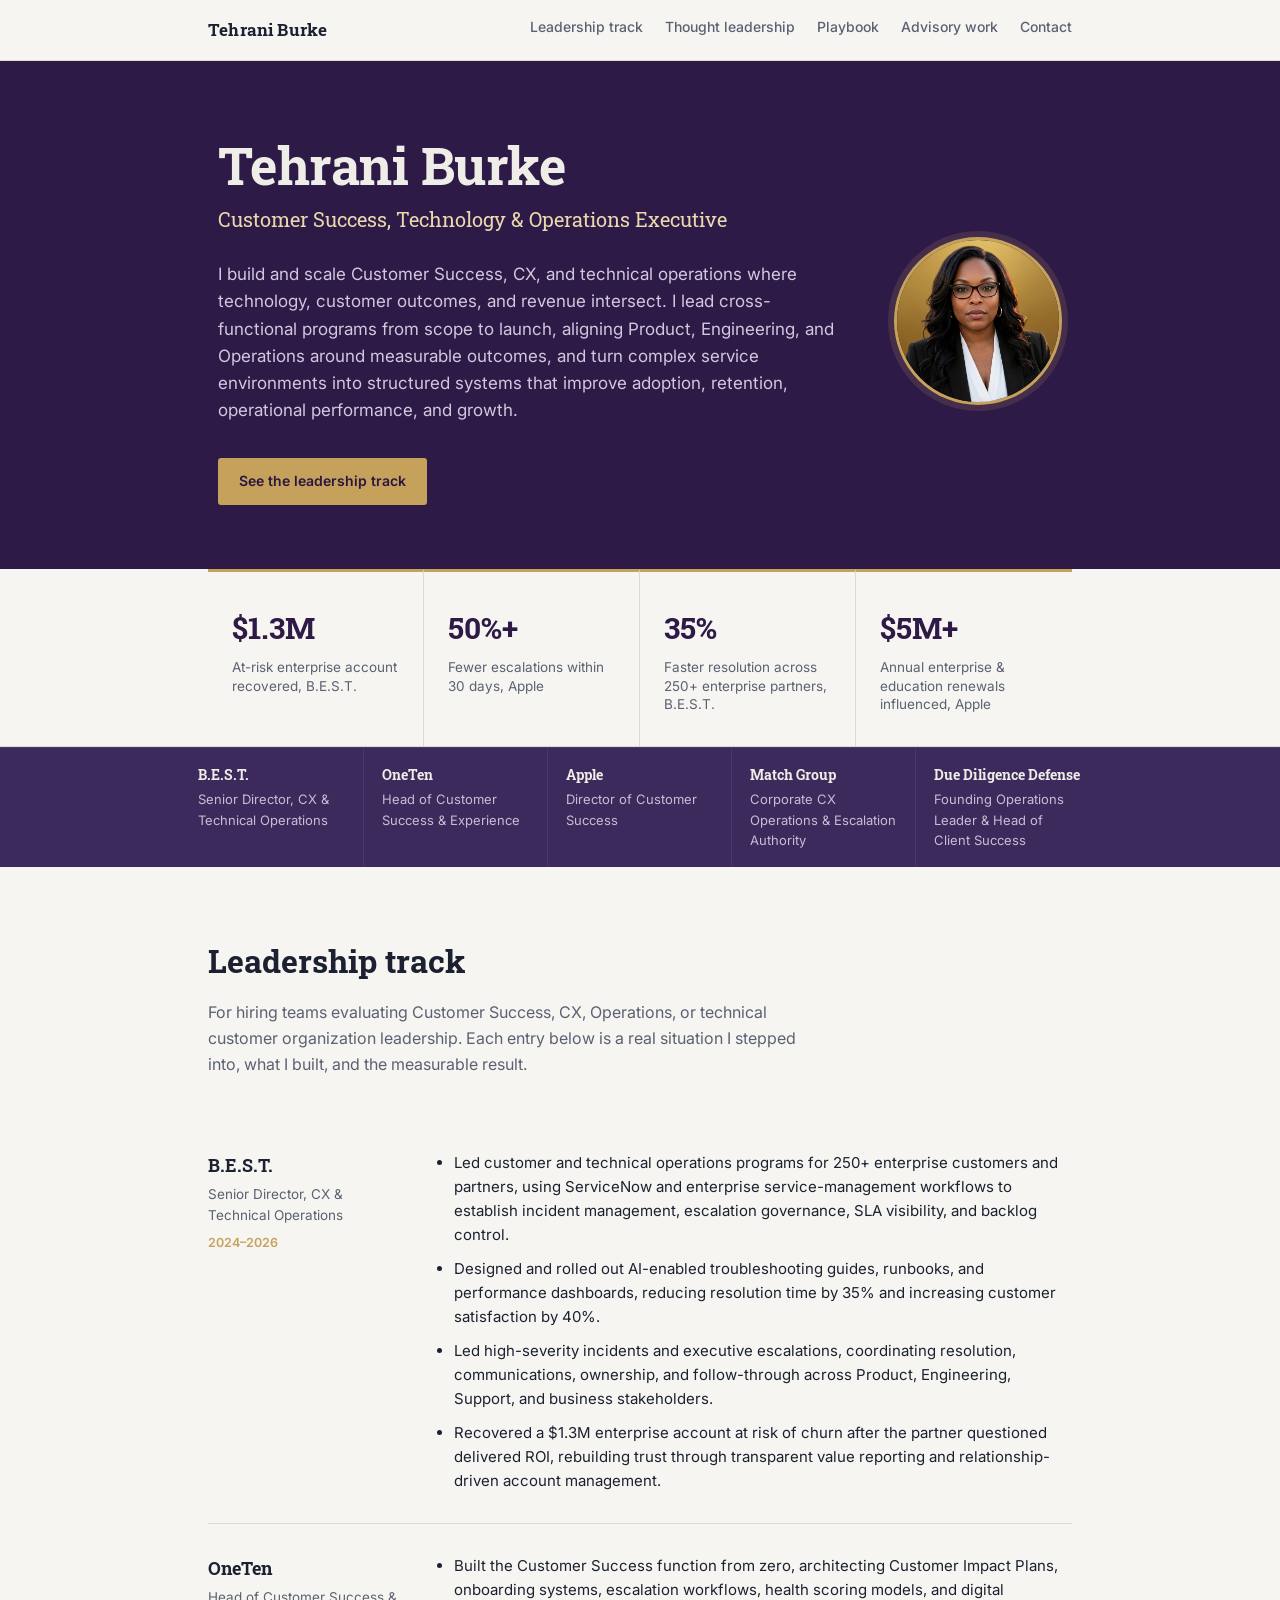
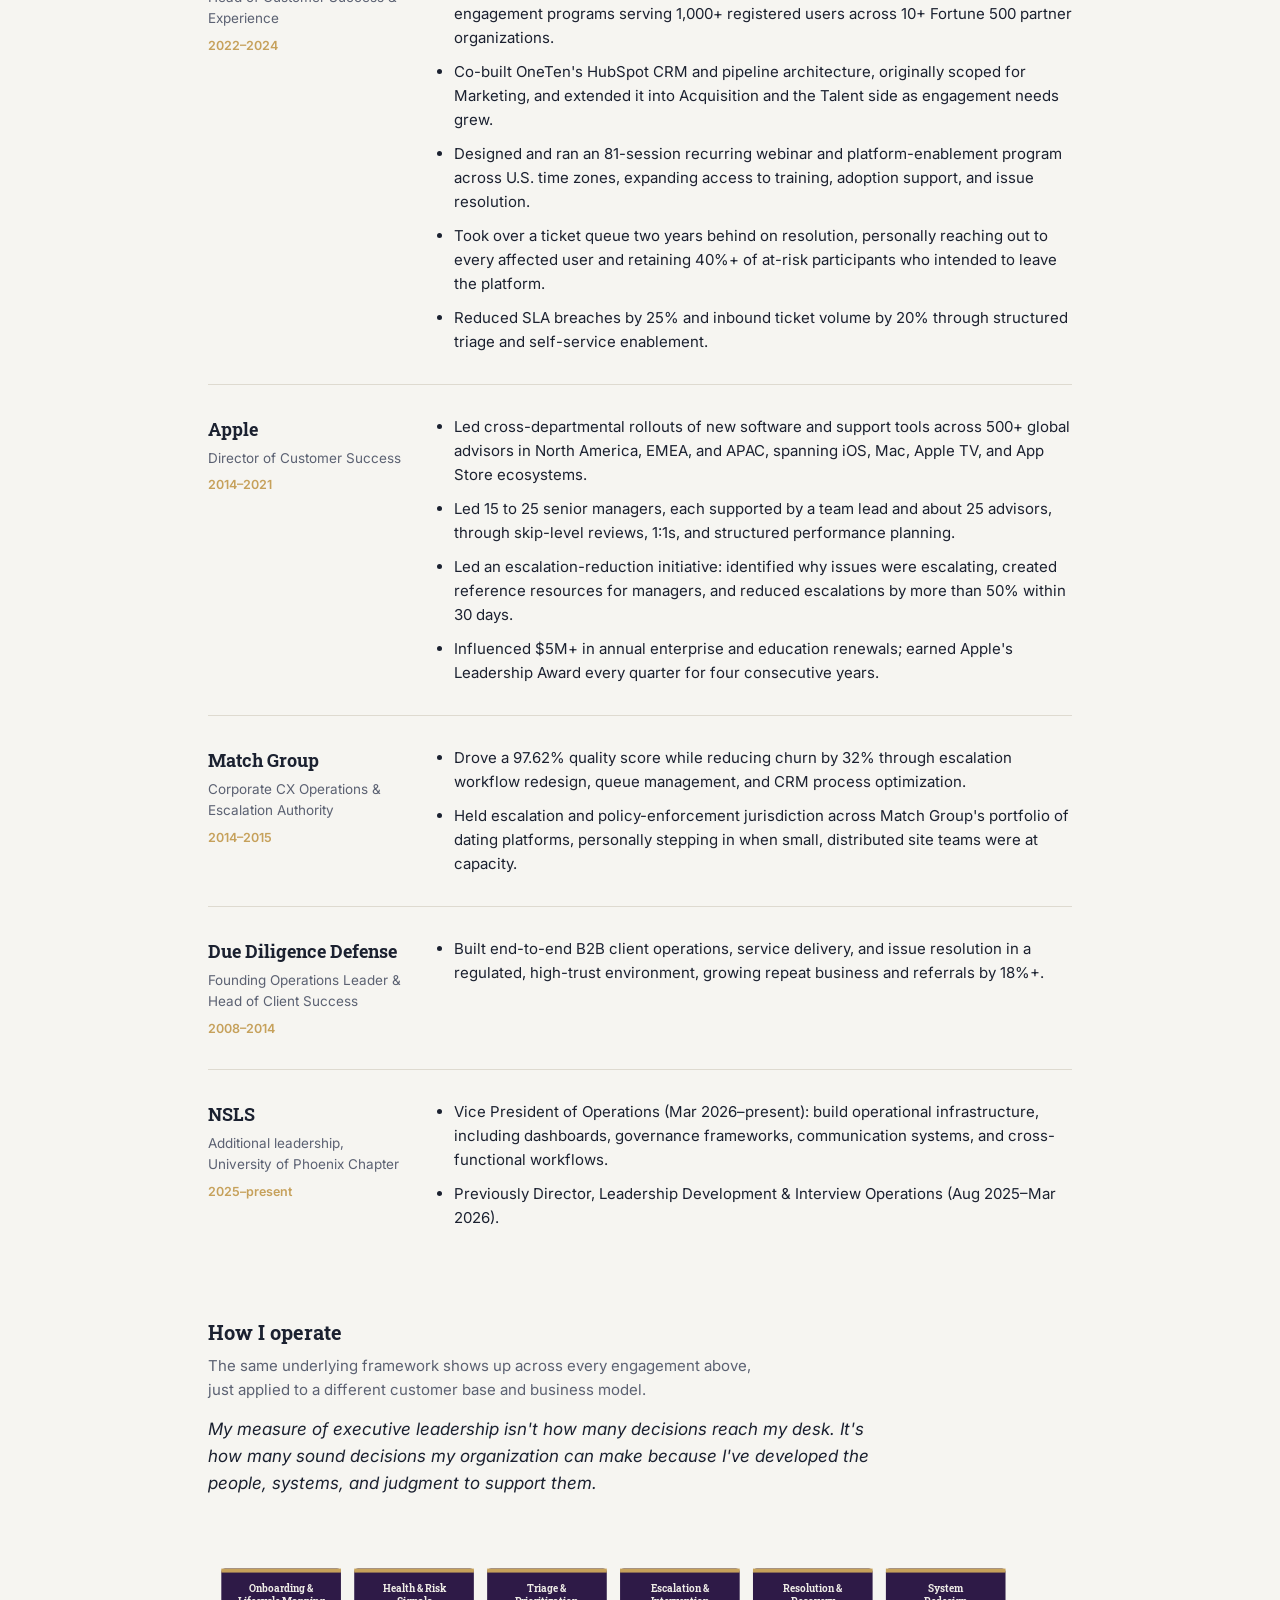
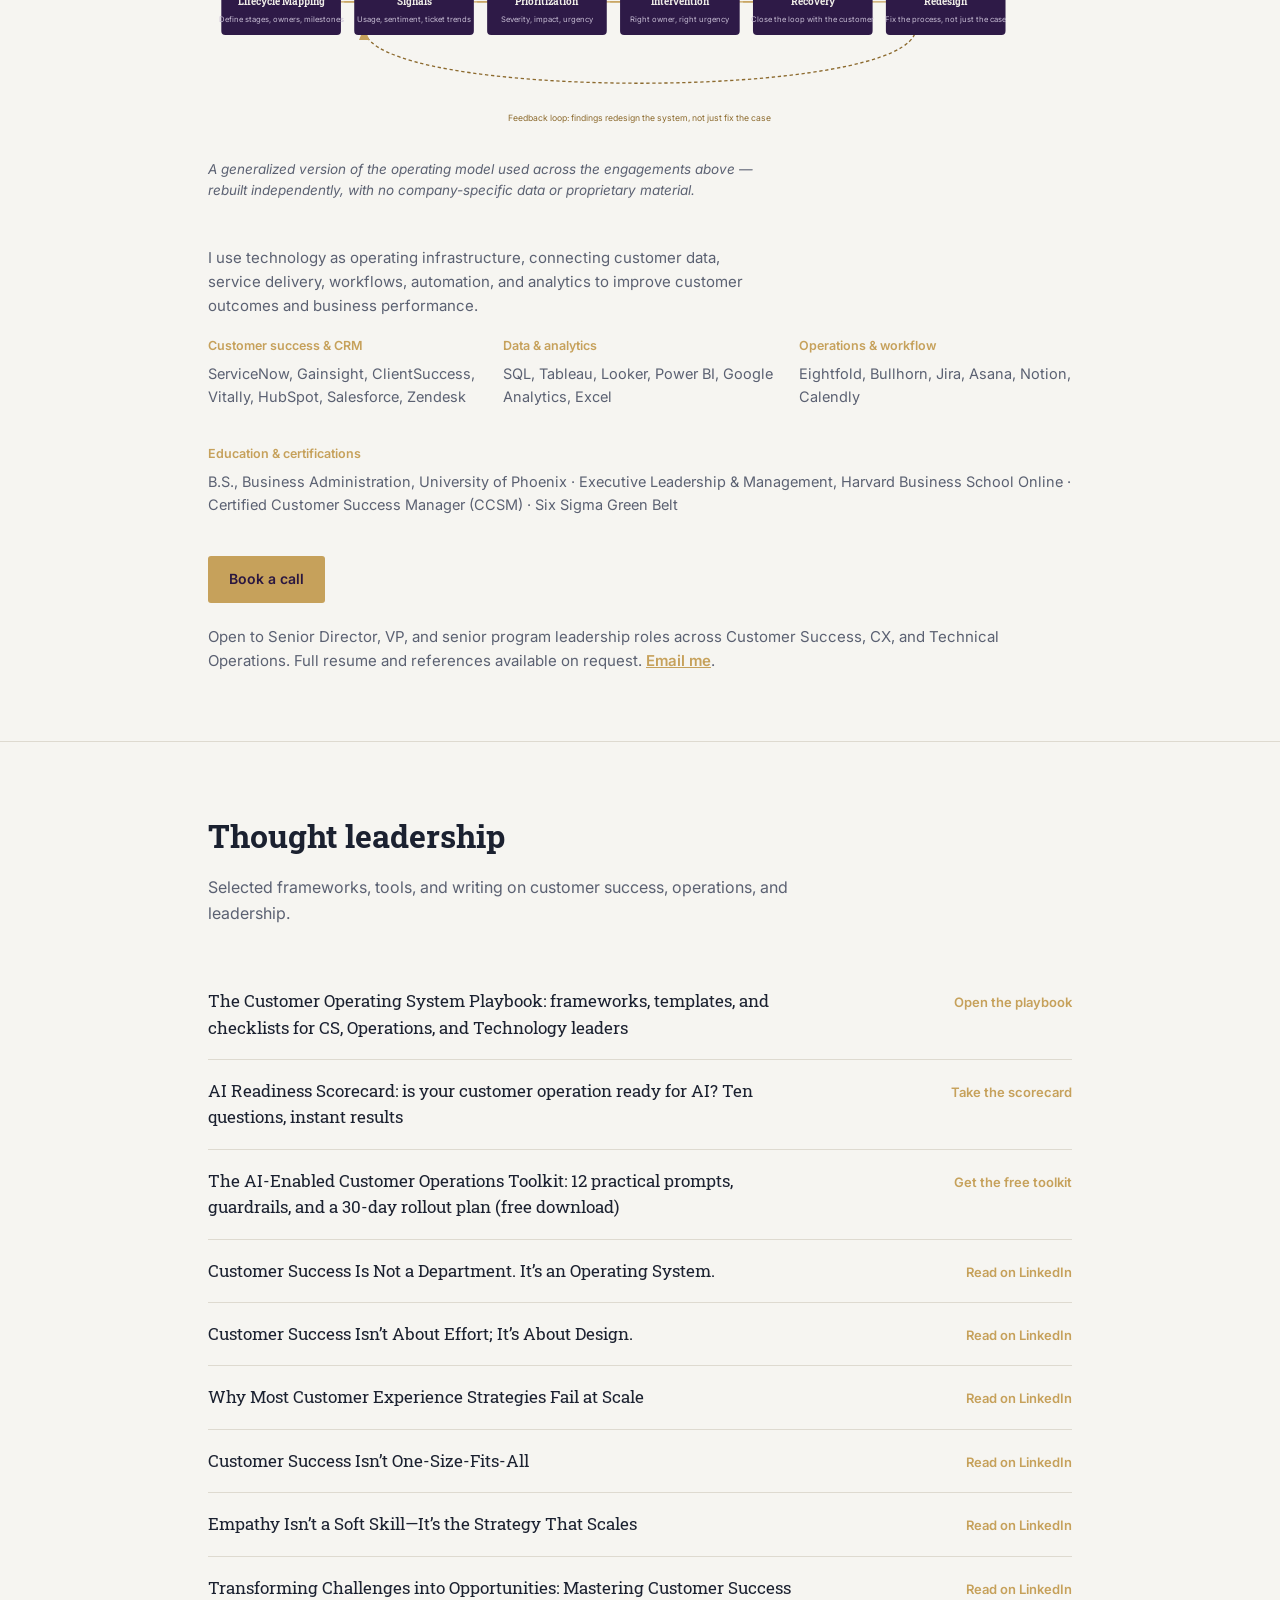
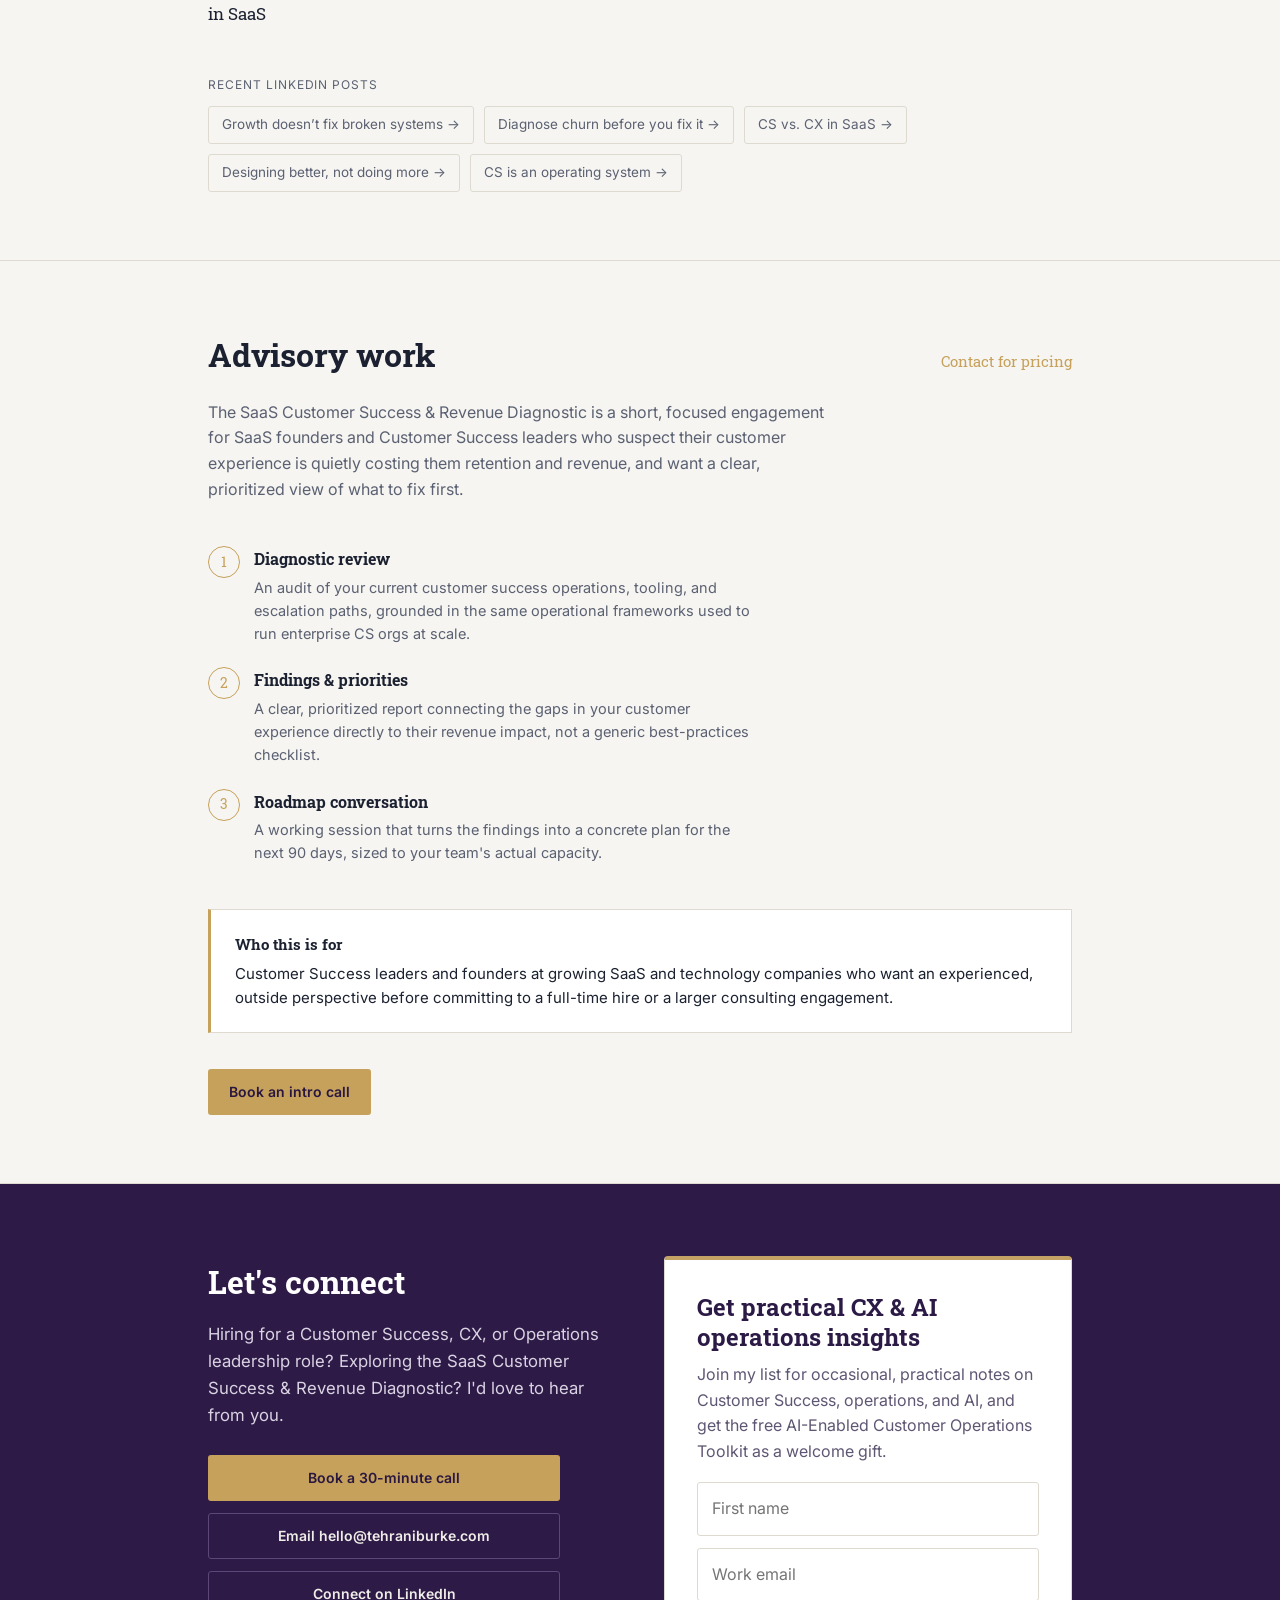
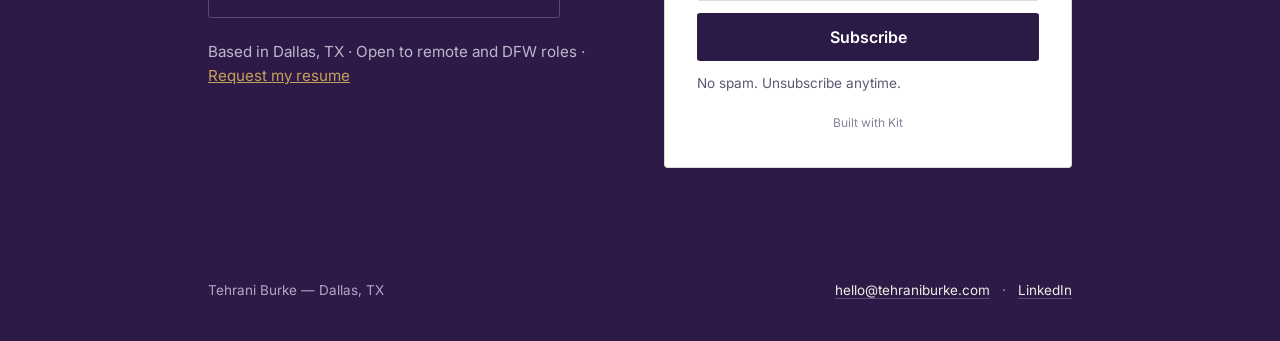
==== commit e3ccdc26: "Label LinkedIn post links and update Thought Leadership intro" ====
--- a/index.html
+++ b/index.html
@@ -367,7 +367,8 @@
   }
   .article-item:hover .title { color: var(--accent); }
 
-  .post-chips { display: flex; flex-wrap: wrap; gap: 10px; margin-top: 26px; }
+  .chips-label { margin-top: 30px; font-size: 12px; letter-spacing: .08em; text-transform: uppercase; color: var(--text-muted); }
+  .post-chips { display: flex; flex-wrap: wrap; gap: 10px; margin-top: 10px; }
   .post-chips a {
     font-size: 13.5px;
     text-decoration: none;
@@ -699,7 +700,7 @@
 <section class="block" id="writing">
   <div class="wrap">
     <h2>Thought leadership</h2>
-    <p class="intro">Selected writing on customer success, operations, and leadership, published on LinkedIn.</p>
+    <p class="intro">Selected frameworks, tools, and writing on customer success, operations, and leadership.</p>
 
     <div class="article-list">
       <a class="article-item" href="/playbook/">
@@ -740,12 +741,13 @@
       </a>
     </div>
 
+    <p class="chips-label">Recent LinkedIn posts</p>
     <div class="post-chips">
-      <a href="https://lnkd.in/p/grz3NH2b" target="_blank" rel="noopener">LinkedIn post →</a>
-      <a href="https://lnkd.in/p/gXUY38cs" target="_blank" rel="noopener">LinkedIn post →</a>
-      <a href="https://lnkd.in/p/gTsWhDn7" target="_blank" rel="noopener">LinkedIn post →</a>
-      <a href="https://lnkd.in/p/guETtNxq" target="_blank" rel="noopener">LinkedIn post →</a>
-      <a href="https://lnkd.in/p/gPJW9GYi" target="_blank" rel="noopener">LinkedIn post →</a>
+      <a href="https://lnkd.in/p/grz3NH2b" target="_blank" rel="noopener">Growth doesn’t fix broken systems →</a>
+      <a href="https://lnkd.in/p/gXUY38cs" target="_blank" rel="noopener">Diagnose churn before you fix it →</a>
+      <a href="https://lnkd.in/p/gTsWhDn7" target="_blank" rel="noopener">CS vs. CX in SaaS →</a>
+      <a href="https://lnkd.in/p/guETtNxq" target="_blank" rel="noopener">Designing better, not doing more →</a>
+      <a href="https://lnkd.in/p/gPJW9GYi" target="_blank" rel="noopener">CS is an operating system →</a>
     </div>
   </div>
 </section>
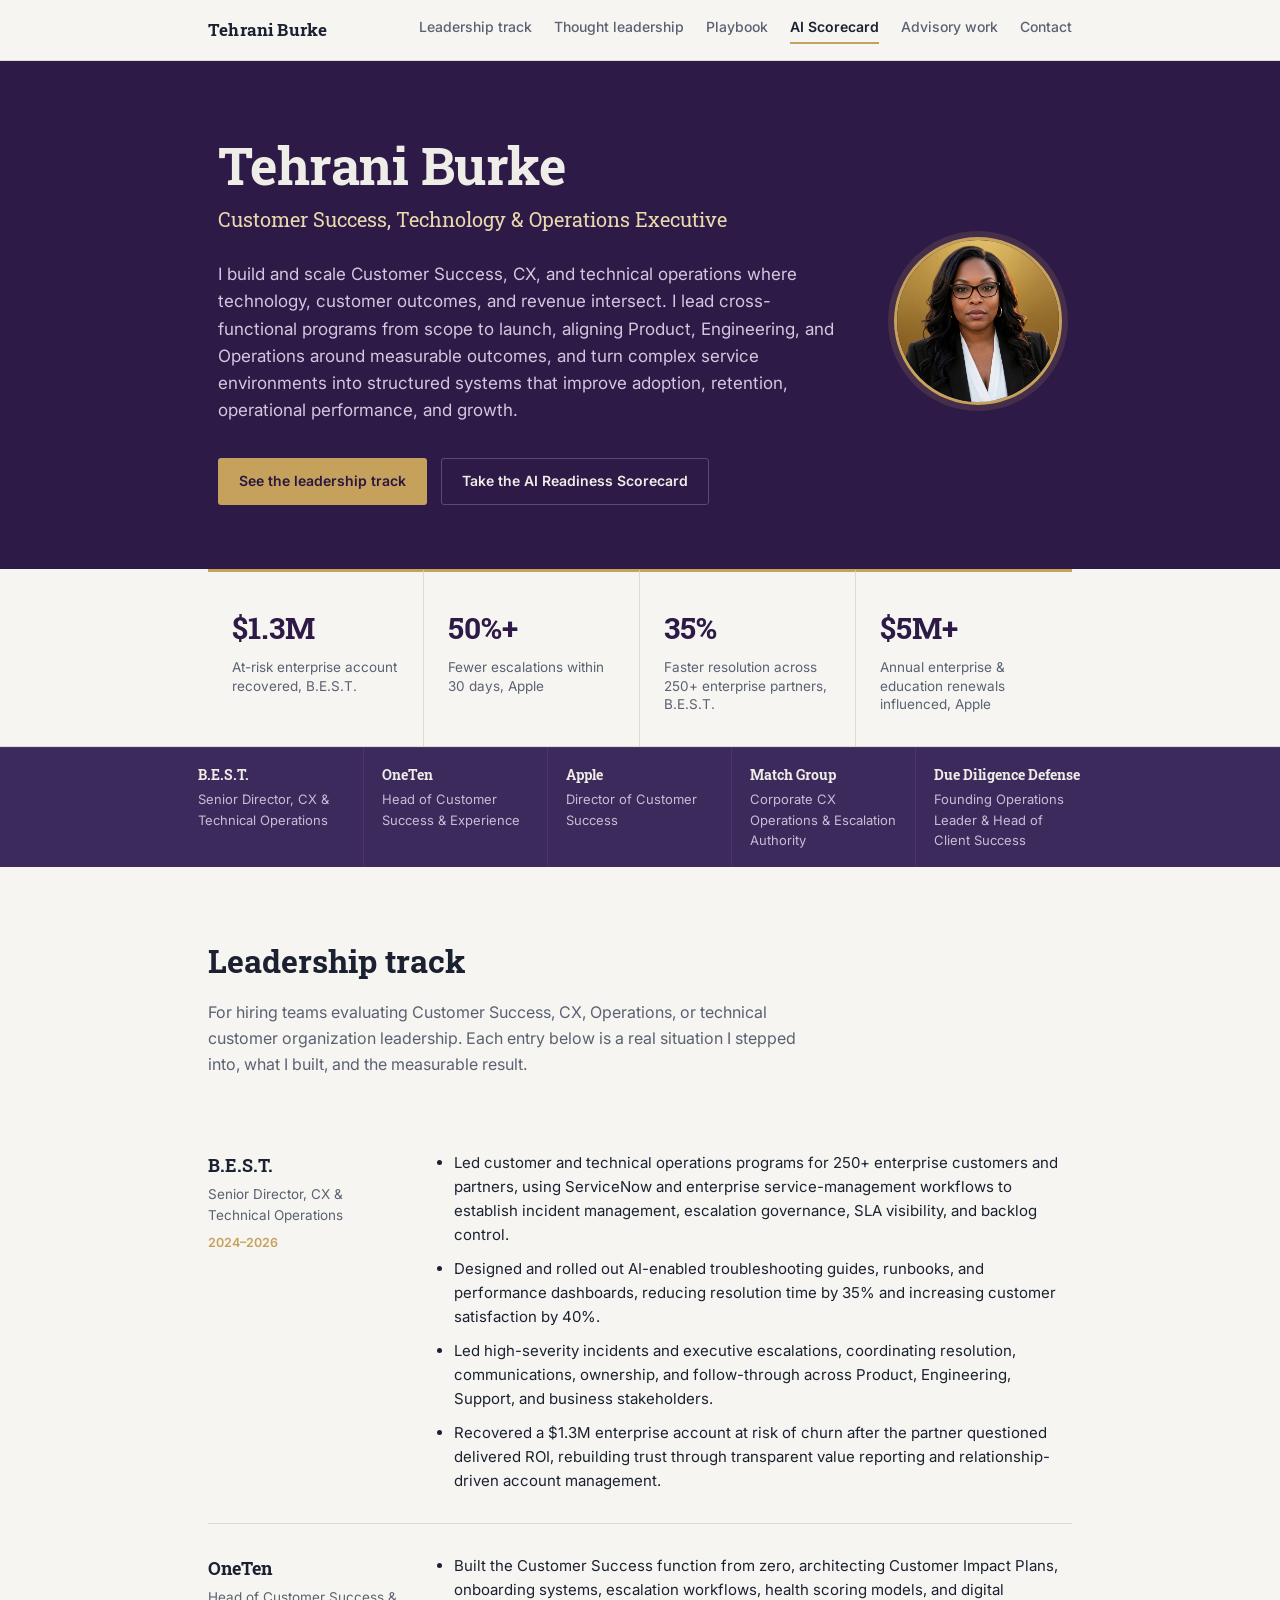
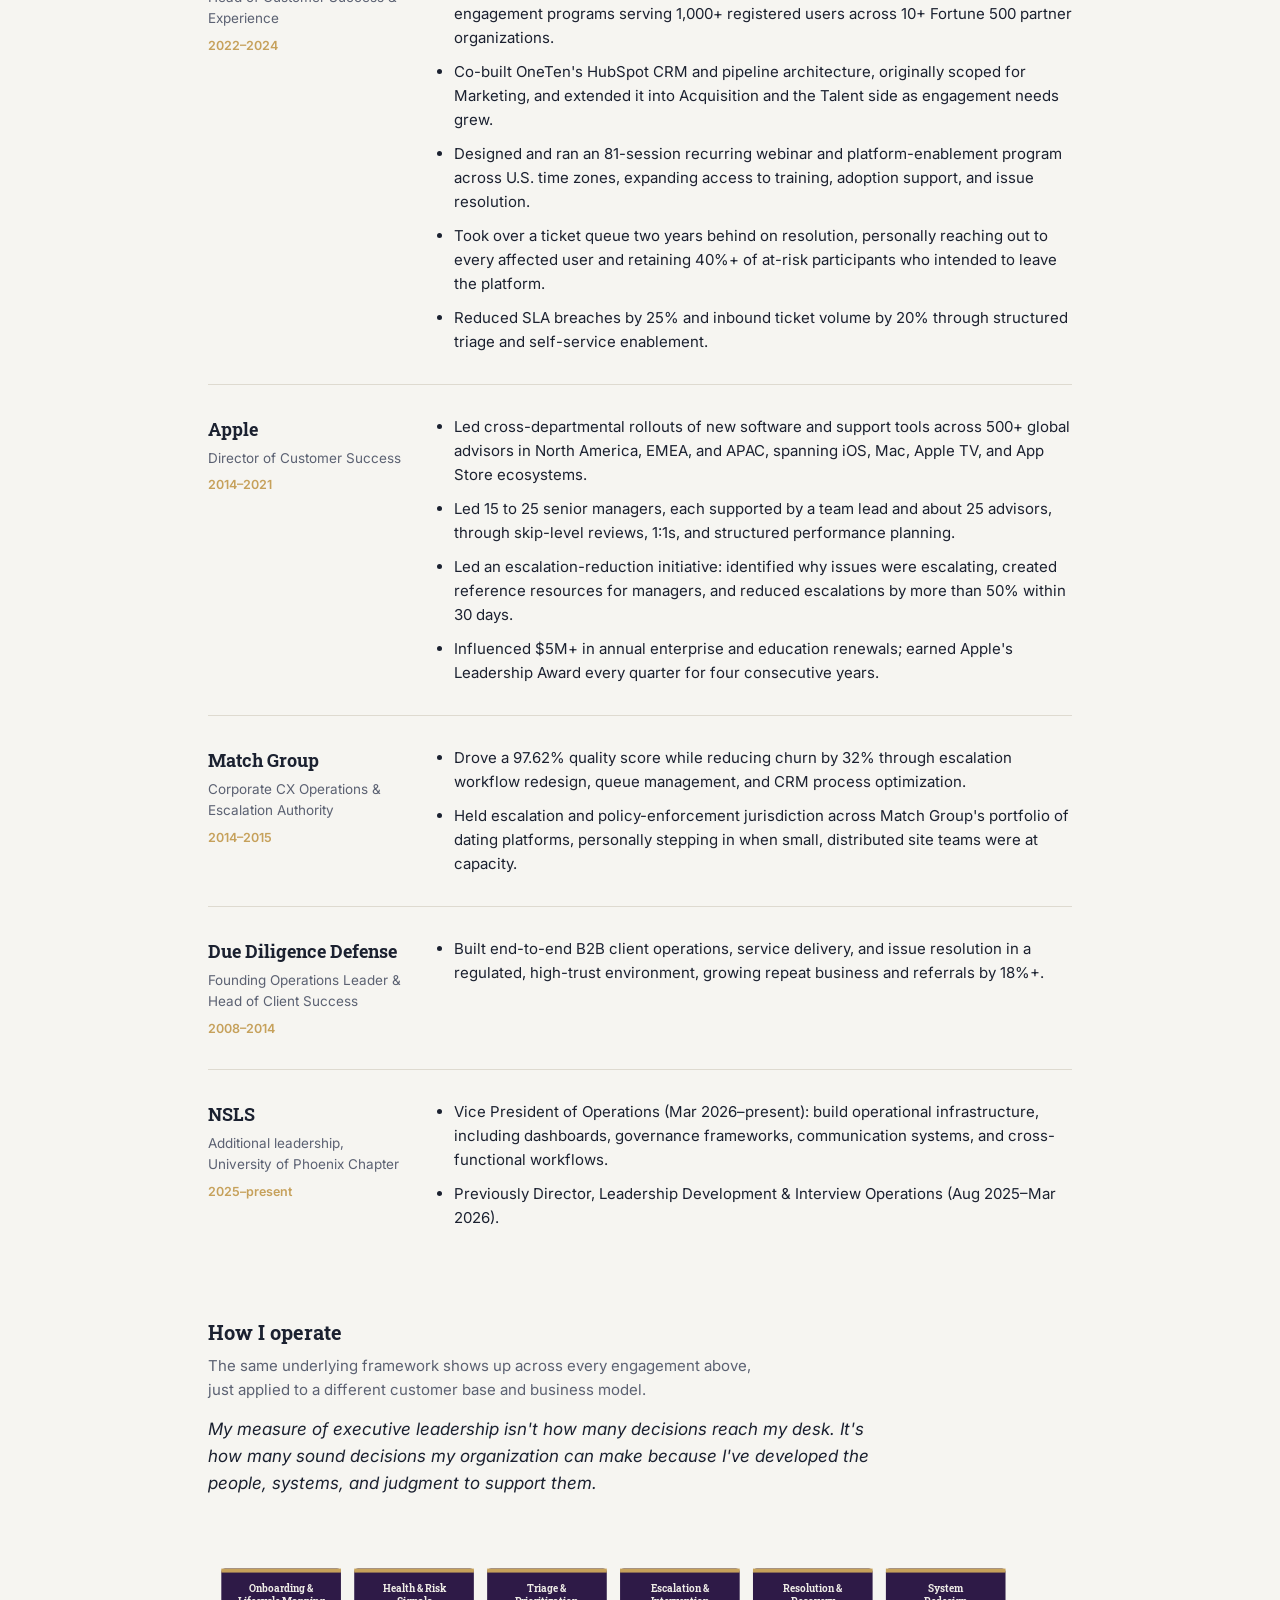
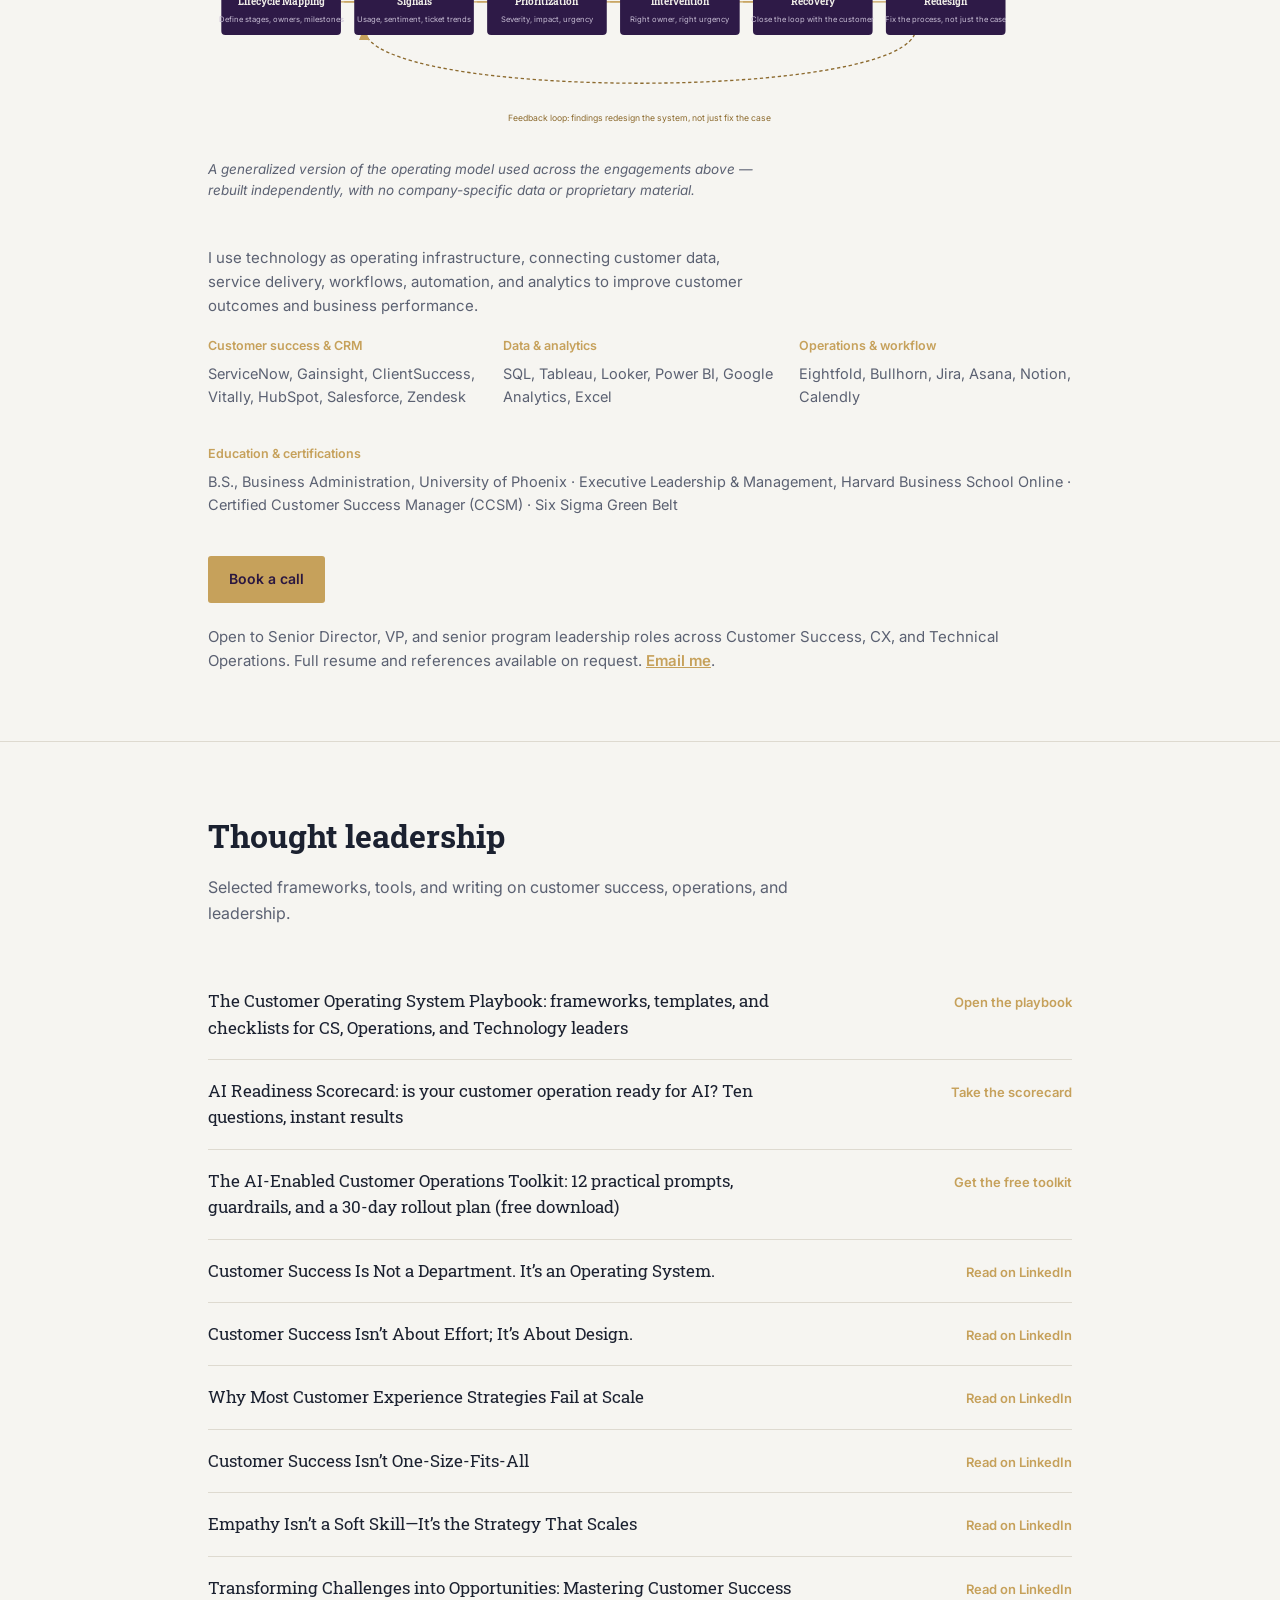
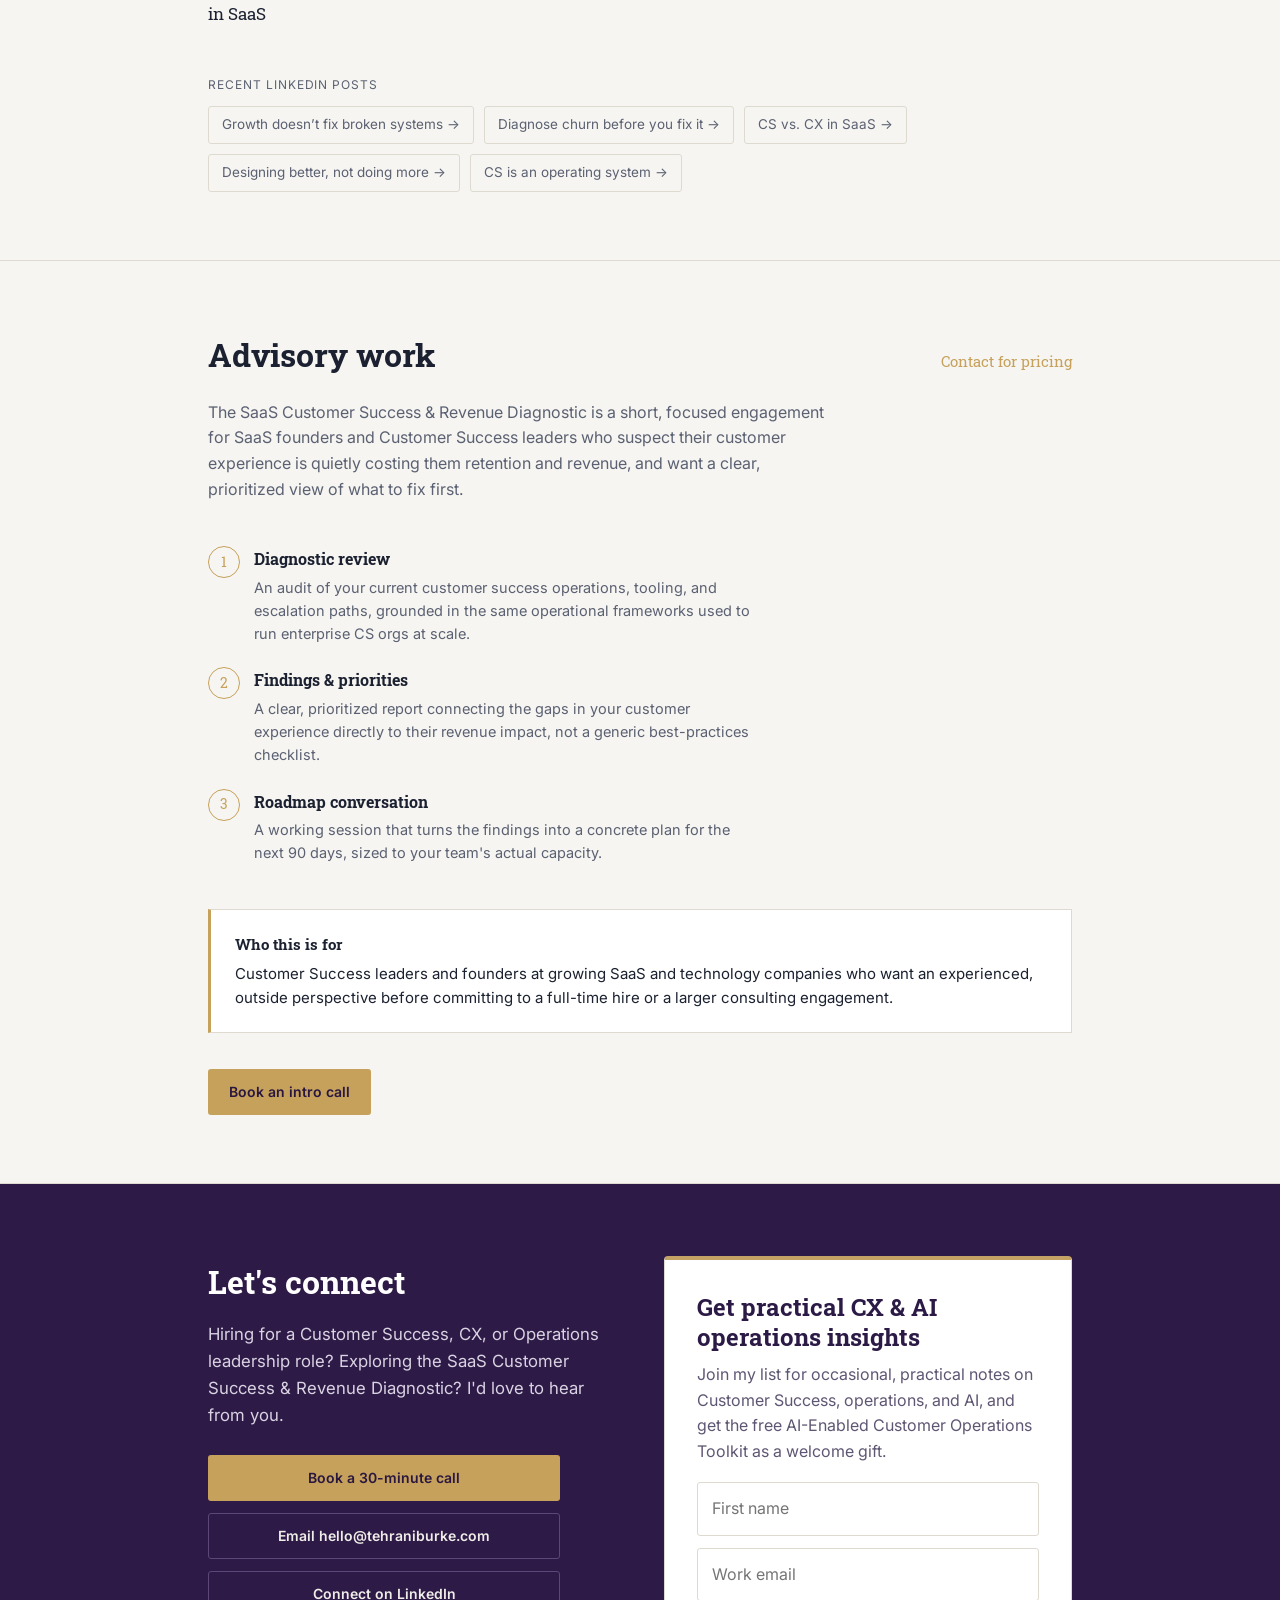
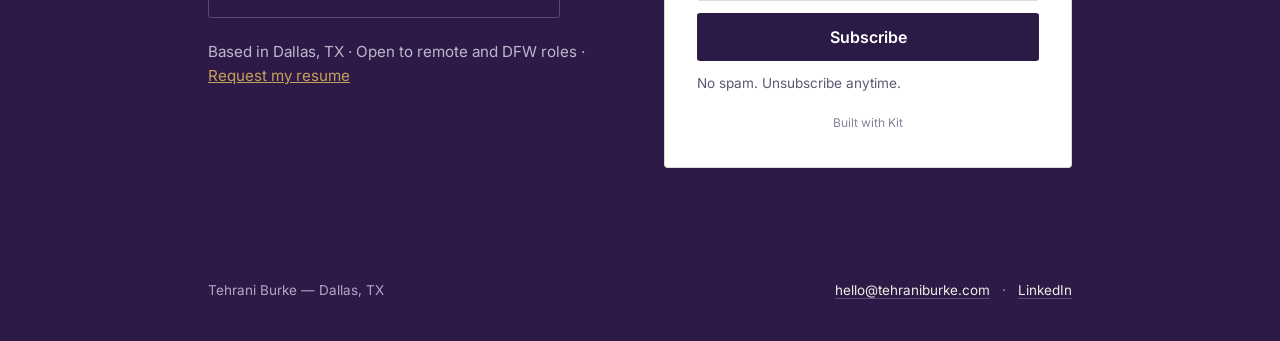
==== commit 8695aae8: "Add AI Scorecard to top nav and hero." ====
--- a/index.html
+++ b/index.html
@@ -94,11 +94,13 @@
     padding-bottom: 3px;
   }
   .topnav nav a:hover { color: var(--text); border-color: var(--accent); }
+  .topnav nav a.nav-feature { color: var(--text); font-weight: 600; border-color: var(--accent); }
   @media (max-width: 640px) {
     .topnav .wrap { flex-direction: column; align-items: flex-start; height: auto; padding-top: 10px; padding-bottom: 8px; gap: 6px; }
     .topnav nav { gap: 18px; overflow-x: auto; max-width: 100%; -webkit-overflow-scrolling: touch; scrollbar-width: none; }
     .topnav nav::-webkit-scrollbar { display: none; }
     .topnav nav a { white-space: nowrap; }
+    .topnav nav a.nav-feature { order: -1; }
   }
 
   /* ---------- Hero ---------- */
@@ -444,6 +446,7 @@
       <a href="#leadership">Leadership track</a>
       <a href="#writing">Thought leadership</a>
       <a href="/playbook/">Playbook</a>
+      <a class="nav-feature" href="/ai-readiness/">AI Scorecard</a>
       <a href="#advisory">Advisory work</a>
       <a href="#contact">Contact</a>
     </nav>
@@ -458,6 +461,7 @@
       <p class="lede">I build and scale Customer Success, CX, and technical operations where technology, customer outcomes, and revenue intersect. I lead cross-functional programs from scope to launch, aligning Product, Engineering, and Operations around measurable outcomes, and turn complex service environments into structured systems that improve adoption, retention, operational performance, and growth.</p>
       <div class="ctas">
         <a class="btn primary" href="#leadership">See the leadership track</a>
+        <a class="btn ghost" href="/ai-readiness/">Take the AI Readiness Scorecard</a>
       </div>
     </div>
     <div class="portrait">
